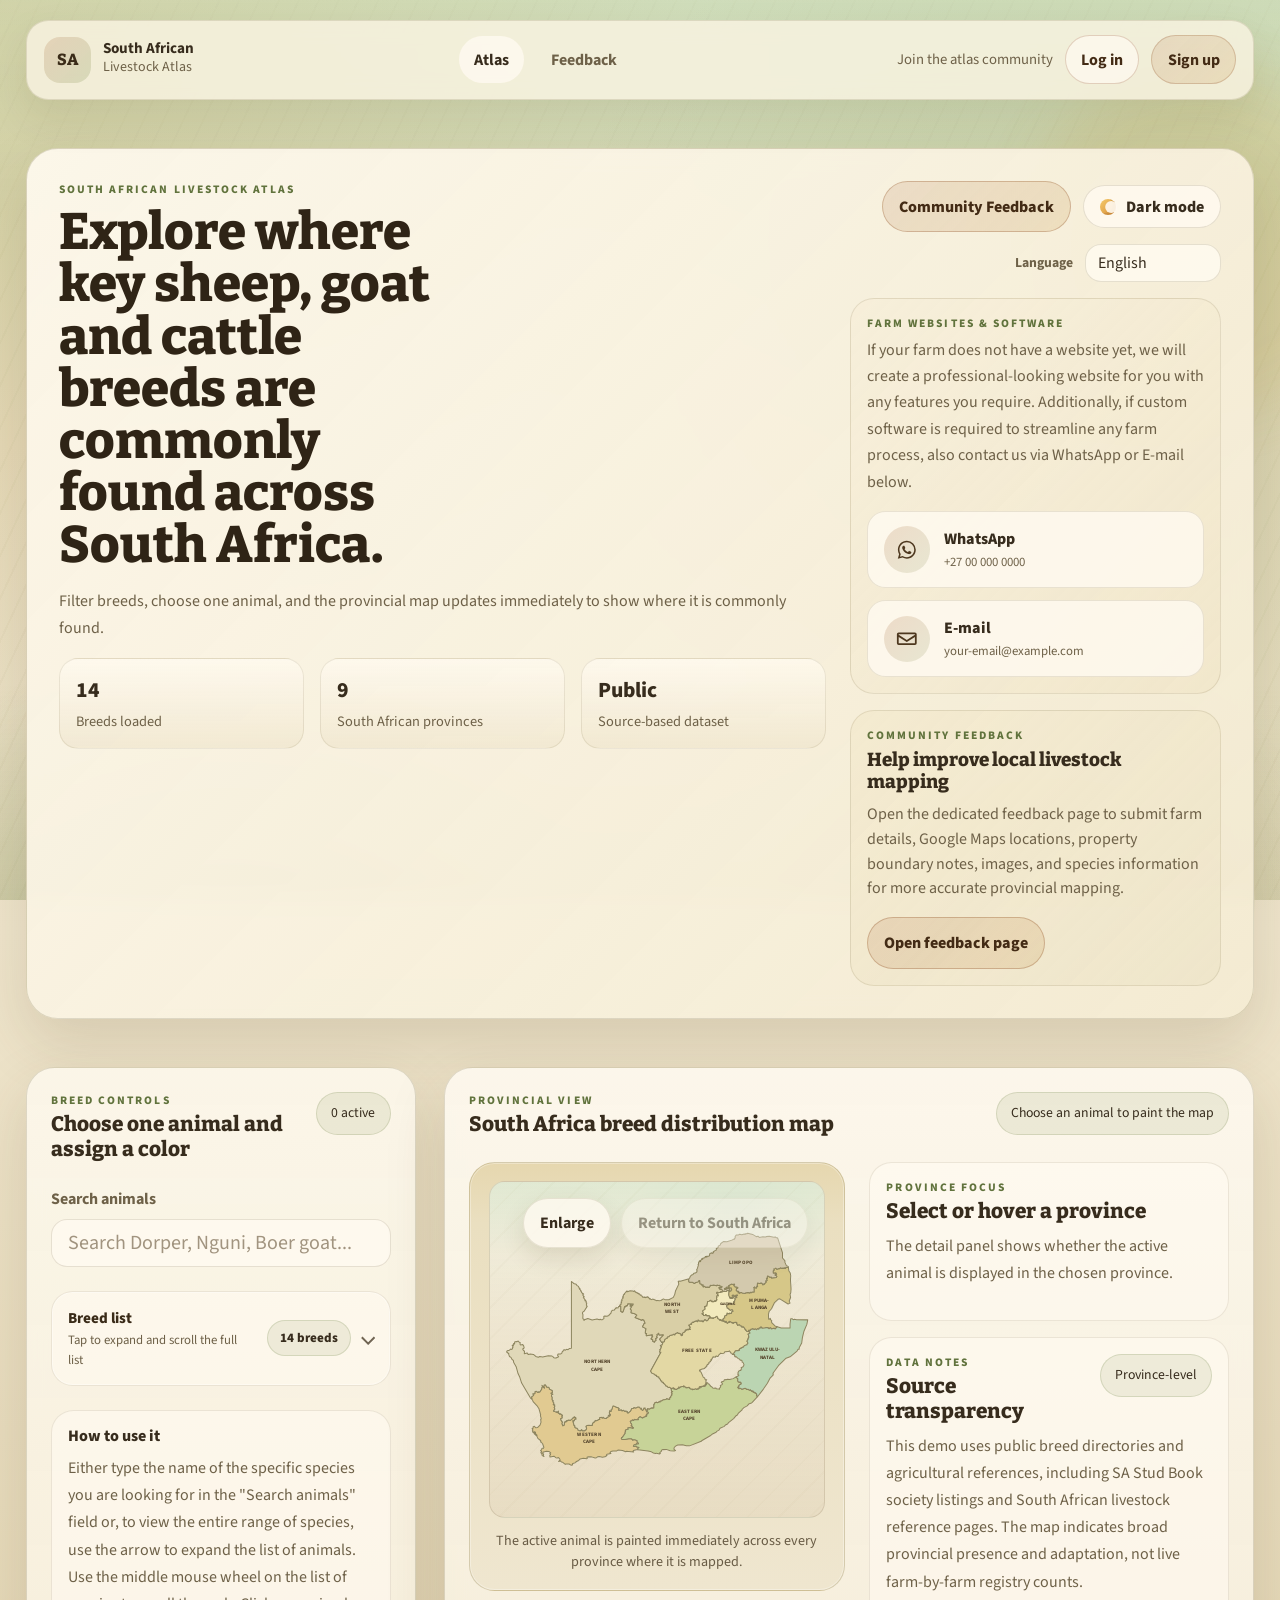
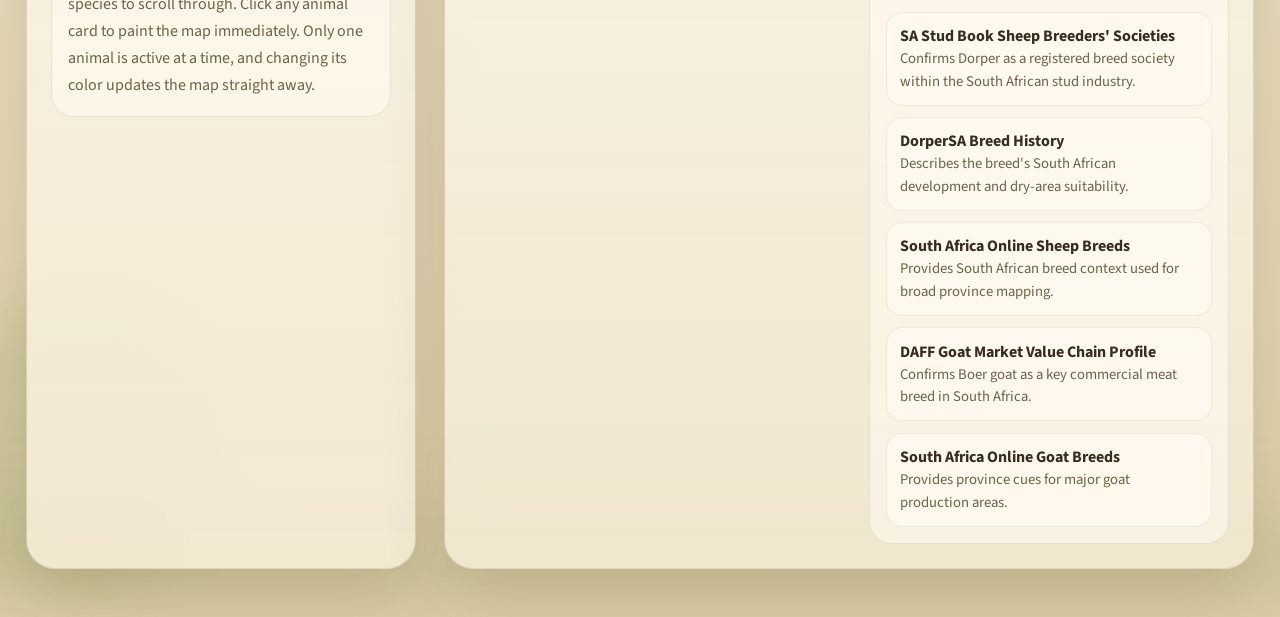
==== index.html @ a8bd2a6e "Brought back transparentles background for light mode pop out map" ====
<!DOCTYPE html>
<html lang="en">
  <head>
    <meta charset="UTF-8" />
    <meta name="viewport" content="width=device-width, initial-scale=1.0" />
    <title>South African Livestock Atlas</title>
    <script>
      (() => {
        try {
          const savedTheme = localStorage.getItem("south-african-livestock-atlas-theme");
          const preferredTheme = window.matchMedia && window.matchMedia("(prefers-color-scheme: dark)").matches ? "dark" : "light";
          document.documentElement.dataset.theme = savedTheme === "dark" || (!savedTheme && preferredTheme === "dark") ? "dark" : "light";
        } catch {
          document.documentElement.dataset.theme = window.matchMedia && window.matchMedia("(prefers-color-scheme: dark)").matches ? "dark" : "light";
        }
      })();
    </script>
    <link rel="preconnect" href="https://fonts.googleapis.com" />
    <link rel="preconnect" href="https://fonts.gstatic.com" crossorigin />
    <link
      href="https://fonts.googleapis.com/css2?family=Bitter:wght@500;700;800&family=Source+Sans+3:wght@400;600;700;800&display=swap"
      rel="stylesheet"
    />
    <link
      href="https://cdn.jsdelivr.net/npm/bootstrap@5.3.3/dist/css/bootstrap.min.css"
      rel="stylesheet"
      integrity="sha384-QWTKZyjpPEjISv5WaRU9OFeRpok6YctnYmDr5pNlyT2bRjXh0JMhjY6hW+ALEwIH"
      crossorigin="anonymous"
    />
    <link rel="stylesheet" href="styles.css" />
  </head>
  <body data-page="home">
    <div class="page-shell">
      <div class="ambient ambient-a"></div>
      <div class="ambient ambient-b"></div>

      <main class="site-layout py-4 py-lg-5">
        <section class="hero-card mb-4 mb-lg-5">
          <div class="row g-4 align-items-stretch">
            <div class="col-lg-8">
              <p class="eyebrow mb-2" data-i18n="common.brand">South African Livestock Atlas</p>
              <div class="hero-heading-row mb-3">
                <h1 class="display-title mb-0" data-i18n="home.hero.title">
                  Explore where key sheep, goat and cattle breeds are commonly found across South Africa.
                </h1>
              </div>
              <p class="hero-copy mb-0" data-i18n="home.hero.copy">
                Filter breeds, choose one animal, and the provincial map updates immediately to show where it is commonly found.
              </p>

              <div class="hero-metrics hero-metrics--tablet mt-3">
                <div>
                  <span class="metric-value" data-breed-count>0</span>
                  <span class="metric-label" data-i18n="home.metrics.breeds">Breeds loaded</span>
                </div>
                <div>
                  <span class="metric-value">9</span>
                  <span class="metric-label" data-i18n="home.metrics.provinces">South African provinces</span>
                </div>
                <div>
                  <span class="metric-value" data-i18n="common.public">Public</span>
                  <span class="metric-label" data-i18n="home.metrics.sources">Source-based dataset</span>
                </div>
              </div>
            </div>
            <div class="col-lg-4 hero-side-column">
              <div class="hero-heading-tools mb-3">
                <a class="hero-feedback-link" href="feedback.html" data-i18n="home.hero.feedbackLink">Community Feedback</a>
                <button type="button" class="theme-toggle js-theme-toggle" aria-label="Switch to dark mode">
                  <span class="theme-toggle-icon" aria-hidden="true"></span>
                  <span class="theme-toggle-label">Dark mode</span>
                </button>
                <div class="language-switcher">
                  <label class="language-switcher-label" for="languageSelectHome" data-i18n="common.language">Language</label>
                  <select id="languageSelectHome" class="form-select language-select js-language-select" aria-label="Language selector" data-i18n-aria-label="common.languageSelector">
                    <option value="en" data-i18n="common.lang.en">English</option>
                    <option value="af" data-i18n="common.lang.af">Afrikaans</option>
                  </select>
                </div>
              </div>

              <div class="service-offer-card mb-3">
                <p class="panel-kicker mb-1" data-i18n="home.services.kicker">Farm Websites &amp; Software</p>
                <p class="service-offer-copy mb-3" data-i18n="home.services.copy">
                  If your farm does not have a website yet, we will create a professional-looking website for you with any features you require. Additionally, if custom software is required to streamline any farm process, also contact us via WhatsApp or E-mail below.
                </p>
                <div class="service-contact-links">
                  <a
                    class="service-contact-link"
                    href="https://wa.me/27000000000"
                    target="_blank"
                    rel="noreferrer"
                    data-i18n-aria-label="home.services.whatsappAria"
                    aria-label="Open WhatsApp chat"
                  >
                    <span class="service-contact-icon" aria-hidden="true">
                      <svg viewBox="0 0 24 24" role="img" focusable="false">
                        <path d="M19.11 4.93A9.9 9.9 0 0 0 12.05 2c-5.48 0-9.94 4.46-9.94 9.94 0 1.75.46 3.47 1.33 4.99L2 22l5.24-1.37a9.9 9.9 0 0 0 4.8 1.23h.01c5.48 0 9.94-4.46 9.94-9.94a9.88 9.88 0 0 0-2.88-6.99ZM12.05 20.18h-.01a8.2 8.2 0 0 1-4.18-1.14l-.3-.18-3.11.82.83-3.03-.2-.31a8.24 8.24 0 0 1-1.26-4.4c0-4.52 3.68-8.2 8.21-8.2a8.14 8.14 0 0 1 5.81 2.42 8.14 8.14 0 0 1 2.39 5.79c0 4.52-3.68 8.2-8.18 8.2Zm4.49-6.12c-.25-.12-1.49-.73-1.72-.81-.23-.09-.4-.12-.57.12-.17.25-.65.81-.8.98-.15.17-.29.19-.54.06-.25-.12-1.04-.38-1.98-1.22-.73-.65-1.22-1.45-1.36-1.69-.14-.25-.02-.38.1-.5.11-.11.25-.29.37-.44.12-.15.17-.25.25-.42.08-.17.04-.31-.02-.44-.06-.12-.57-1.37-.78-1.87-.21-.5-.42-.43-.57-.43h-.49c-.17 0-.44.06-.67.31-.23.25-.88.86-.88 2.09s.9 2.43 1.03 2.59c.12.17 1.76 2.69 4.27 3.77.6.26 1.07.42 1.44.54.6.19 1.15.16 1.58.1.48-.07 1.49-.61 1.7-1.2.21-.59.21-1.09.15-1.2-.06-.1-.23-.17-.48-.29Z" fill="currentColor"></path>
                      </svg>
                    </span>
                    <span class="service-contact-copy">
                      <strong data-i18n="home.services.whatsappLabel">WhatsApp</strong>
                      <small>+27 00 000 0000</small>
                    </span>
                  </a>

                  <a
                    class="service-contact-link"
                    href="mailto:your-email@example.com"
                    data-i18n-aria-label="home.services.emailAria"
                    aria-label="Send an email"
                  >
                    <span class="service-contact-icon" aria-hidden="true">
                      <svg viewBox="0 0 24 24" role="img" focusable="false">
                        <path d="M3 5h18a2 2 0 0 1 2 2v10a2 2 0 0 1-2 2H3a2 2 0 0 1-2-2V7a2 2 0 0 1 2-2Zm0 2v.51l9 5.89 9-5.89V7H3Zm18 10V9.89l-8.45 5.53a1 1 0 0 1-1.1 0L3 9.89V17h18Z" fill="currentColor"></path>
                      </svg>
                    </span>
                    <span class="service-contact-copy">
                      <strong data-i18n="home.services.emailLabel">E-mail</strong>
                      <small>your-email@example.com</small>
                    </span>
                  </a>
                </div>
              </div>

              <div class="feedback-callout-card">
                <p class="panel-kicker mb-1" data-i18n="home.callout.kicker">Community Feedback</p>
                <h2 class="feedback-title mb-2" data-i18n="home.callout.title">Help improve local livestock mapping</h2>
                <p class="feedback-copy mb-3" data-i18n="home.callout.copy">
                  Open the dedicated feedback page to submit farm details, Google Maps locations, property boundary notes, images, and species information for more accurate provincial mapping.
                </p>
                <a class="feedback-callout-link" href="feedback.html" data-i18n="home.callout.link">Open feedback page</a>
              </div>

              <div class="hero-metrics hero-metrics--desktop mt-3">
                <div>
                  <span class="metric-value" data-breed-count>0</span>
                  <span class="metric-label" data-i18n="home.metrics.breeds">Breeds loaded</span>
                </div>
                <div>
                  <span class="metric-value">9</span>
                  <span class="metric-label" data-i18n="home.metrics.provinces">South African provinces</span>
                </div>
                <div>
                  <span class="metric-value" data-i18n="common.public">Public</span>
                  <span class="metric-label" data-i18n="home.metrics.sources">Source-based dataset</span>
                </div>
              </div>
            </div>
          </div>
        </section>

        <section class="main-grid">
          <aside class="sidebar-card">
            <div class="sidebar-header">
              <div>
                <p class="panel-kicker mb-1" data-i18n="home.controls.kicker">Breed Controls</p>
                <h2 class="panel-title mb-0" data-i18n="home.controls.title">Choose one animal and assign a color</h2>
              </div>
              <span class="selection-pill"><span id="selectedCount">0</span> <span id="selectedCountLabel" data-i18n="common.active">active</span></span>
            </div>

            <div class="search-wrap mt-4">
              <label class="form-label small-label" for="searchInput" data-i18n="home.search.label">Search animals</label>
              <input
                id="searchInput"
                class="form-control form-control-lg"
                type="search"
                placeholder="Search Dorper, Nguni, Boer goat..."
                data-i18n-placeholder="home.search.placeholder"
              />
            </div>

            <div class="breed-list-dropdown mt-4">
              <details class="breed-list-details" id="breedListDetails">
                <summary class="breed-list-summary">
                  <span class="breed-list-summary-copy">
                    <span class="breed-list-summary-title" data-i18n="home.breeds.toggle">Breed list</span>
                    <span class="breed-list-summary-subtitle" data-i18n="home.breeds.toggleHint">Tap to expand and scroll the full list</span>
                  </span>
                  <span class="breed-list-summary-state" id="breedListSummaryState">14 breeds</span>
                </summary>
                <div class="breed-list-panel">
                  <div class="filter-row mb-3" id="categoryFilters">
                    <button class="filter-chip active" data-category="all" type="button" data-i18n="home.filters.all">All</button>
                    <button class="filter-chip" data-category="sheep" type="button" data-i18n="home.filters.sheep">Sheep</button>
                    <button class="filter-chip" data-category="goat" type="button" data-i18n="home.filters.goat">Goats</button>
                    <button class="filter-chip" data-category="cattle" type="button" data-i18n="home.filters.cattle">Cattle</button>
                  </div>
                  <div class="breed-list" id="breedList"></div>
                </div>
              </details>
            </div>

            <div class="note-card mt-4">
              <h3 class="note-title" data-i18n="home.note.title">How to use it</h3>
              <p class="note-copy mb-0" data-i18n="home.note.copy">Either type the name of the specific species you are looking for in the "Search animals" field or, to view the entire range of species, use the arrow to expand the list of animals. Use the middle mouse wheel on the list of species to scroll through. Click any animal card to paint the map immediately. Only one animal is active at a time, and changing its color updates the map straight away.</p>
            </div>
          </aside>

          <section class="content-card">
            <div class="content-topbar">
              <div>
                <p class="panel-kicker mb-1" data-i18n="home.map.kicker">Provincial View</p>
                <h2 class="panel-title mb-0" data-i18n="home.map.title">South Africa breed distribution map</h2>
              </div>
              <div class="status-chip" id="statusChip" data-i18n="home.status.default">Choose an animal to paint the map</div>
            </div>

            <div class="map-and-detail mt-4">
              <div class="map-stage" data-map-stage>
                <div class="map-frame">
                  <div class="map-frame-controls">
                    <button
                      type="button"
                      class="return-map-button return-map-button-overlay"
                      data-map-overlay-toggle
                      aria-pressed="false"
                    >
                      Enlarge
                    </button>
                    <button
                      type="button"
                      class="return-map-button return-map-button-overlay"
                      data-return-map
                      disabled
                      data-i18n="home.drilldown.return"
                    >
                      Return to South Africa
                    </button>
                  </div>
                  <svg
                    id="saMapSvg"
                    class="map-svg"
                    viewBox="0 0 760 760"
                    aria-label="Detailed map of South Africa provinces"
                    data-i18n-aria-label="home.map.aria"
                    role="img"
                  >
                    <defs id="mapDefs"></defs>
                    <g id="mapRegions"></g>
                  </svg>
                </div>
                <p class="map-helper mb-0" id="mapHelper" data-i18n="home.map.helper">
                  The active animal is painted immediately across every province where it is mapped.
                </p>
              </div>
              <div class="map-overlay-backdrop" data-map-overlay-backdrop hidden></div>

              <div class="detail-stack">
                <div class="province-detail-card">
                  <p class="panel-kicker mb-1" data-i18n="home.province.kicker">Province Focus</p>
                  <h3 class="detail-title" id="provinceTitle" data-i18n="home.province.defaultTitle">Select or hover a province</h3>
                  <p class="detail-copy" id="provinceDescription" data-i18n="home.province.defaultDescription">
                    The detail panel shows whether the active animal is displayed in the chosen province.
                  </p>
                  <div class="legend-list" id="provinceLegend"></div>
                </div>

                <div class="source-card">
                  <div class="d-flex justify-content-between align-items-start gap-3">
                    <div>
                      <p class="panel-kicker mb-1" data-i18n="home.source.kicker">Data Notes</p>
                      <h3 class="detail-title mb-2" data-i18n="home.source.title">Source transparency</h3>
                    </div>
                    <span class="source-badge" data-i18n="home.source.badge">Province-level</span>
                  </div>
                  <p class="detail-copy mb-3" data-i18n="home.source.copy">
                    This demo uses public breed directories and agricultural references, including SA Stud Book society listings and South African livestock reference pages. The map indicates broad provincial presence and adaptation, not live farm-by-farm registry counts.
                  </p>
                  <div id="sourceList" class="source-list"></div>
                </div>
              </div>
            </div>

          </section>
        </section>
      </main>
    </div>

    <script src="https://cdn.jsdelivr.net/npm/bootstrap@5.3.3/dist/js/bootstrap.bundle.min.js" crossorigin="anonymous"></script>
    <script src="i18n.js"></script>
    <script src="auth.js"></script>
    <script src="maps.js"></script>
    <script src="script.js"></script>
  </body>
</html>
---- styles.css ----
:root {
  color-scheme: light;
  --bg: #efe5cc;
  --bg-soft: rgba(243, 236, 216, 0.9);
  --panel: rgba(251, 245, 229, 0.88);
  --panel-strong: rgba(246, 237, 213, 0.96);
  --panel-border: rgba(103, 92, 53, 0.2);
  --text: #372c1d;
  --muted: #6e6148;
  --accent: #a55a2a;
  --accent-strong: #844118;
  --secondary: #61733d;
  --secondary-soft: #7b8f4d;
  --highlight: #c8984f;
  --shadow: 0 24px 60px rgba(72, 54, 20, 0.15);
  --province-default: linear-gradient(135deg, rgba(137, 115, 65, 0.16), rgba(255, 255, 255, 0.08));
}

html[data-theme="dark"] {
  color-scheme: dark;
}

* {
  box-sizing: border-box;
}

body {
  margin: 0;
  font-family: "Source Sans 3", sans-serif;
  color: var(--text);
  background:
    radial-gradient(circle at top left, rgba(208, 163, 82, 0.22), transparent 28%),
    radial-gradient(circle at 84% 18%, rgba(122, 146, 73, 0.18), transparent 26%),
    linear-gradient(180deg, #c8d8b0 0%, #e7ddbf 20%, #efe5cc 42%, #ddcea8 100%);
  min-height: 100vh;
  position: relative;
}

body::before {
  content: "";
  position: fixed;
  inset: 0;
  background:
    linear-gradient(180deg, rgba(255, 255, 255, 0.22), transparent 24%),
    repeating-linear-gradient(115deg, rgba(124, 115, 70, 0.045) 0 2px, transparent 2px 18px);
  opacity: 0.65;
  pointer-events: none;
  z-index: -2;
}

body::after {
  content: "";
  position: fixed;
  inset: auto 0 0;
  height: 24vh;
  background:
    radial-gradient(circle at 18% 140%, rgba(100, 122, 58, 0.28), transparent 34%),
    radial-gradient(circle at 82% 120%, rgba(143, 109, 45, 0.18), transparent 28%),
    linear-gradient(180deg, rgba(113, 132, 62, 0) 0%, rgba(113, 132, 62, 0.18) 100%);
  pointer-events: none;
  z-index: -1;
}

.site-layout {
  width: min(96vw, 1800px);
  margin: 0 auto;
}

.page-shell {
  position: relative;
  min-height: 100vh;
  overflow: hidden;
}

.page-shell::before {
  content: "";
  position: absolute;
  inset: auto -5% 1.5rem;
  height: 8rem;
  background: linear-gradient(180deg, rgba(123, 143, 77, 0), rgba(123, 143, 77, 0.18));
  filter: blur(26px);
  pointer-events: none;
}

.ambient {
  position: absolute;
  border-radius: 999px;
  filter: blur(28px);
  opacity: 0.8;
  pointer-events: none;
}

.ambient-a {
  width: 22rem;
  height: 22rem;
  top: 4rem;
  right: -6rem;
  background: rgba(214, 168, 80, 0.22);
}

.ambient-b {
  width: 18rem;
  height: 18rem;
  bottom: 2rem;
  left: -4rem;
  background: rgba(116, 140, 70, 0.2);
}

.hero-card,
.sidebar-card,
.content-card {
  position: relative;
  border: 1px solid var(--panel-border);
  background: var(--panel);
  backdrop-filter: blur(10px);
  box-shadow: var(--shadow);
}

.hero-card {
  border-radius: 2rem;
  padding: 2rem;
  background:
    linear-gradient(135deg, rgba(252, 247, 234, 0.98), rgba(244, 235, 210, 0.9)),
    linear-gradient(0deg, rgba(255, 255, 255, 0.15), rgba(255, 255, 255, 0.15));
}

.eyebrow,
.panel-kicker {
  text-transform: uppercase;
  letter-spacing: 0.18em;
  color: var(--secondary);
  font-size: 0.72rem;
  font-weight: 800;
}

.display-title {
  font-family: "Bitter", serif;
  font-size: clamp(2.2rem, 4vw, 4.8rem);
  line-height: 1.02;
  font-weight: 800;
  max-width: 12ch;
  color: #2f2416;
}

.hero-heading-row {
  display: flex;
  align-items: flex-start;
  justify-content: space-between;
  gap: 1.25rem;
}

.hero-side-column {
  display: flex;
  flex-direction: column;
  align-items: flex-end;
  align-self: stretch;
}

.hero-heading-tools,
.language-switcher {
  display: flex;
  gap: 0.75rem;
  align-items: center;
}

.hero-heading-tools {
  width: 100%;
  flex-wrap: wrap;
  justify-content: flex-end;
}

.theme-toggle {
  display: inline-flex;
  align-items: center;
  gap: 0.65rem;
  padding: 0.78rem 1rem;
  border-radius: 999px;
  border: 1px solid rgba(105, 90, 51, 0.16);
  background: rgba(255, 250, 241, 0.78);
  color: var(--text);
  font-weight: 800;
  line-height: 1;
  transition: border-color 180ms ease, background 180ms ease, transform 180ms ease, box-shadow 180ms ease;
}

.theme-toggle:hover {
  transform: translateY(-1px);
  border-color: rgba(132, 65, 24, 0.3);
  background: rgba(255, 249, 235, 0.95);
  box-shadow: 0 10px 22px rgba(90, 66, 26, 0.08);
}

.theme-toggle:focus-visible {
  outline: 0;
  box-shadow: 0 0 0 0.22rem rgba(165, 90, 42, 0.14);
}

.theme-toggle-icon {
  width: 1rem;
  height: 1rem;
  border-radius: 999px;
  display: inline-block;
  position: relative;
  background: linear-gradient(135deg, #f5cb6a, #d58a35);
  box-shadow: inset -0.2rem -0.12rem 0 rgba(105, 61, 20, 0.16);
}

.theme-toggle[data-next-theme="dark"] .theme-toggle-icon::after {
  content: "";
  position: absolute;
  inset: 0.12rem;
  border-radius: 999px;
  background: rgba(255, 250, 241, 0.9);
  transform: translateX(0.2rem);
}

.theme-toggle[data-next-theme="light"] .theme-toggle-icon {
  background: linear-gradient(135deg, #f4cf74, #e39f3f);
  box-shadow: 0 0 0 0.16rem rgba(243, 195, 83, 0.18);
}

.theme-toggle[data-next-theme="light"] .theme-toggle-icon::after {
  content: "";
  position: absolute;
  inset: -0.18rem;
  border-radius: 999px;
  border: 2px solid rgba(243, 195, 83, 0.38);
}

.language-switcher-label {
  color: var(--muted);
  font-size: 0.86rem;
  font-weight: 700;
}

.language-select {
  min-width: 8.5rem;
}

.hero-feedback-link,
.feedback-callout-link {
  display: inline-flex;
  align-items: center;
  justify-content: center;
  padding: 0.8rem 1rem;
  border-radius: 999px;
  background: linear-gradient(135deg, rgba(165, 90, 42, 0.14), rgba(200, 152, 79, 0.2));
  border: 1px solid rgba(132, 65, 24, 0.28);
  color: #432b15;
  font-weight: 800;
  text-decoration: none;
  white-space: nowrap;
}

.hero-feedback-link:hover,
.feedback-callout-link:hover {
  color: #2f1b0b;
  background: linear-gradient(135deg, rgba(165, 90, 42, 0.22), rgba(200, 152, 79, 0.28));
}

.hero-copy,
.detail-copy,
.note-copy {
  color: var(--muted);
  line-height: 1.7;
}

.hero-metrics {
  display: grid;
  gap: 1rem;
  grid-template-columns: repeat(3, minmax(0, 1fr));
  width: 100%;
}

.hero-metrics--tablet {
  display: none;
}

.feedback-card {
  border-radius: 1.5rem;
  padding: 1rem;
  background: rgba(255, 250, 241, 0.46);
  border: 1px solid rgba(109, 93, 52, 0.12);
}

.feedback-callout-card {
  width: 100%;
  margin-top: auto;
  border-radius: 1.5rem;
  padding: 1rem;
  background:
    linear-gradient(135deg, rgba(244, 234, 207, 0.92), rgba(237, 228, 201, 0.78));
  border: 1px solid rgba(109, 93, 52, 0.14);
}

.service-offer-card {
  width: 100%;
  border-radius: 1.5rem;
  padding: 1rem;
  background:
    linear-gradient(135deg, rgba(247, 239, 218, 0.96), rgba(240, 229, 201, 0.78));
  border: 1px solid rgba(109, 93, 52, 0.14);
}

.service-offer-copy {
  color: var(--muted);
  line-height: 1.65;
}

.service-contact-links {
  display: grid;
  grid-template-columns: repeat(2, minmax(0, 1fr));
  gap: 0.75rem;
}

.service-contact-link {
  display: flex;
  align-items: center;
  gap: 0.85rem;
  padding: 0.9rem 1rem;
  border-radius: 1.15rem;
  text-decoration: none;
  color: var(--text);
  background: rgba(255, 250, 241, 0.82);
  border: 1px solid rgba(105, 90, 51, 0.14);
  transition: transform 180ms ease, border-color 180ms ease, background 180ms ease, box-shadow 180ms ease;
}

.service-contact-link:hover {
  transform: translateY(-1px);
  color: var(--text);
  background: rgba(255, 250, 241, 0.96);
  border-color: rgba(132, 65, 24, 0.24);
  box-shadow: 0 12px 24px rgba(90, 66, 26, 0.08);
}

.service-contact-link:focus-visible {
  outline: 0;
  box-shadow: 0 0 0 0.22rem rgba(165, 90, 42, 0.14);
}

.service-contact-icon {
  display: inline-flex;
  align-items: center;
  justify-content: center;
  width: 2.9rem;
  height: 2.9rem;
  border-radius: 999px;
  background: linear-gradient(135deg, rgba(165, 90, 42, 0.18), rgba(123, 143, 77, 0.16));
  color: #4d371e;
  flex: 0 0 auto;
}

.service-contact-icon svg {
  width: 1.35rem;
  height: 1.35rem;
}

.service-contact-copy {
  display: flex;
  flex-direction: column;
  gap: 0.15rem;
}

.service-contact-copy strong {
  font-weight: 800;
}

.service-contact-copy small {
  color: var(--muted);
  font-size: 0.8rem;
}

.feedback-title {
  font-family: "Bitter", serif;
  font-size: 1.18rem;
  font-weight: 800;
}

.feedback-copy,
.feedback-note,
.feedback-upload-note,
.feedback-submission-meta,
.feedback-submission-copy {
  color: var(--muted);
  line-height: 1.55;
}

.feedback-form {
  display: block;
}

.feedback-grid {
  display: grid;
  gap: 0.75rem;
}

.feedback-grid.two-up {
  grid-template-columns: repeat(2, minmax(0, 1fr));
}

.form-select {
  border-radius: 1rem;
  background: rgba(255, 251, 241, 0.78);
  border: 1px solid rgba(105, 90, 51, 0.16);
  color: var(--text);
}

.form-select option {
  background: #f6efdb;
  color: var(--text);
}

.form-select:focus {
  background: rgba(255, 251, 241, 0.96);
  border-color: rgba(132, 65, 24, 0.42);
  box-shadow: 0 0 0 0.25rem rgba(165, 90, 42, 0.12);
  color: var(--text);
}

.feedback-textarea {
  resize: vertical;
  min-height: 5.2rem;
}

.feedback-textarea-tall {
  min-height: 7.5rem;
}

.feedback-actions {
  display: flex;
  flex-direction: column;
  gap: 0.65rem;
}

.feedback-submit-button {
  padding: 0.9rem 1rem;
  border-radius: 1rem;
  border: 1px solid rgba(132, 65, 24, 0.34);
  background: linear-gradient(135deg, rgba(165, 90, 42, 0.18), rgba(200, 152, 79, 0.16));
  color: #3c2715;
  font-weight: 800;
}

.feedback-submit-button:hover {
  border-color: rgba(132, 65, 24, 0.52);
}

.feedback-status {
  min-height: 1.35rem;
  font-size: 0.86rem;
}

.feedback-status[data-tone="success"] {
  color: #baf7d6;
}

.feedback-status[data-tone="error"] {
  color: #ffb3b3;
}

.image-preview-grid {
  display: grid;
  gap: 0.55rem;
  grid-template-columns: repeat(2, minmax(0, 1fr));
}

.image-preview-card,
.feedback-submission-item {
  border-radius: 1rem;
  padding: 0.75rem 0.85rem;
  background: rgba(255, 250, 241, 0.54);
  border: 1px solid rgba(109, 93, 52, 0.1);
}

.image-preview-name,
.feedback-submissions-title {
  font-weight: 800;
}

.image-preview-meta {
  color: var(--muted);
  font-size: 0.82rem;
  margin-top: 0.25rem;
}

.feedback-submissions-header,
.feedback-submission-top {
  display: flex;
  justify-content: space-between;
  gap: 0.75rem;
  align-items: start;
}

.feedback-submission-list,
.feedback-submission-tags {
  display: grid;
  gap: 0.6rem;
}

.feedback-page-layout {
  width: min(92vw, 1120px);
  margin: 0 auto;
}

.feedback-page-grid {
  display: grid;
  grid-template-columns: minmax(0, 0.9fr) minmax(0, 1.1fr);
  gap: 1.5rem;
}

.feedback-page-intro,
.feedback-page-panel {
  border-radius: 1.8rem;
  padding: 1.5rem;
  border: 1px solid var(--panel-border);
  background: var(--panel-strong);
  backdrop-filter: blur(10px);
  box-shadow: var(--shadow);
}

.feedback-page-actions {
  display: flex;
  gap: 0.75rem;
  flex-wrap: wrap;
  justify-content: space-between;
  align-items: center;
}

.feedback-page-backlink {
  display: inline-flex;
  align-items: center;
  justify-content: center;
  padding: 0.78rem 1rem;
  border-radius: 999px;
  border: 1px solid rgba(109, 93, 52, 0.16);
  background: rgba(255, 250, 241, 0.75);
  color: var(--text);
  font-weight: 700;
  text-decoration: none;
}

.feedback-page-backlink:hover {
  color: #2f1b0b;
  border-color: rgba(132, 65, 24, 0.3);
}

.feedback-tag {
  display: inline-flex;
  width: fit-content;
  padding: 0.28rem 0.55rem;
  border-radius: 999px;
  background: rgba(121, 143, 77, 0.14);
  color: var(--text);
  font-size: 0.75rem;
}

.hero-metrics > div {
  padding: 1rem;
  border-radius: 1.2rem;
  background: linear-gradient(180deg, rgba(255, 250, 239, 0.8), rgba(239, 229, 205, 0.7));
  border: 1px solid rgba(109, 93, 52, 0.12);
}

.metric-value {
  display: block;
  font-size: 1.35rem;
  font-weight: 800;
}

.metric-label {
  display: block;
  margin-top: 0.2rem;
  color: var(--muted);
  font-size: 0.9rem;
}

.main-grid {
  display: grid;
  grid-template-columns: minmax(320px, 390px) minmax(0, 1fr);
  gap: 1.75rem;
}

.sidebar-card,
.content-card {
  border-radius: 1.8rem;
  padding: 1.5rem;
}

.sidebar-card {
  background:
    linear-gradient(180deg, rgba(251, 246, 233, 0.96), rgba(245, 236, 214, 0.9));
}

.content-card {
  background:
    linear-gradient(180deg, rgba(252, 247, 236, 0.96), rgba(242, 233, 210, 0.9));
}

.sidebar-header,
.content-topbar {
  display: flex;
  justify-content: space-between;
  gap: 1rem;
  align-items: flex-start;
}

.panel-title,
.detail-title {
  font-family: "Bitter", serif;
  font-size: 1.3rem;
  font-weight: 800;
}

.selection-pill,
.status-chip,
.source-badge {
  padding: 0.65rem 0.9rem;
  border-radius: 999px;
  background: rgba(121, 143, 77, 0.12);
  border: 1px solid rgba(98, 116, 58, 0.18);
  font-size: 0.86rem;
  color: var(--text);
  white-space: nowrap;
}

.small-label {
  color: var(--muted);
  font-weight: 700;
}

.form-control {
  border-radius: 1rem;
  background: rgba(255, 250, 241, 0.8);
  border: 1px solid rgba(105, 90, 51, 0.16);
  color: var(--text);
}

.form-control:focus {
  background: rgba(255, 252, 244, 0.95);
  border-color: rgba(132, 65, 24, 0.42);
  box-shadow: 0 0 0 0.25rem rgba(165, 90, 42, 0.12);
  color: var(--text);
}

.form-control::placeholder {
  color: rgba(93, 74, 46, 0.58);
}

.breed-list-dropdown {
  position: relative;
}

.breed-list-details {
  border-radius: 1.35rem;
  border: 1px solid rgba(105, 90, 51, 0.12);
  background: rgba(255, 250, 241, 0.56);
  box-shadow: inset 0 0 0 1px rgba(255, 255, 255, 0.36);
  overflow: hidden;
}

.breed-list-details[open] {
  background: linear-gradient(180deg, rgba(255, 250, 241, 0.8), rgba(244, 233, 203, 0.72));
}

.breed-list-summary {
  display: flex;
  align-items: center;
  justify-content: space-between;
  gap: 1rem;
  padding: 0.95rem 1rem;
  cursor: pointer;
  list-style: none;
  user-select: none;
}

.breed-list-summary::-webkit-details-marker {
  display: none;
}

.breed-list-summary-copy {
  display: grid;
  gap: 0.1rem;
  min-width: 0;
}

.breed-list-summary-title {
  font-weight: 800;
  color: #3a2b18;
  font-size: 0.95rem;
}

.breed-list-summary-subtitle {
  color: var(--muted);
  font-size: 0.8rem;
}

.breed-list-summary-state {
  flex: 0 0 auto;
  padding: 0.45rem 0.75rem;
  border-radius: 999px;
  border: 1px solid rgba(98, 116, 58, 0.18);
  background: rgba(121, 143, 77, 0.12);
  color: var(--text);
  font-size: 0.82rem;
  font-weight: 800;
}

.breed-list-summary::after {
  content: "";
  width: 0.65rem;
  height: 0.65rem;
  margin-left: -0.25rem;
  border-right: 2px solid rgba(58, 43, 24, 0.72);
  border-bottom: 2px solid rgba(58, 43, 24, 0.72);
  transform: rotate(45deg);
  transition: transform 180ms ease;
}

.breed-list-details[open] .breed-list-summary::after {
  transform: rotate(225deg);
}

.breed-list-panel {
  max-height: 36rem;
  overflow: auto;
  padding: 0 1rem 1rem;
}

.breed-list-panel::-webkit-scrollbar {
  width: 8px;
}

.breed-list-panel::-webkit-scrollbar-thumb {
  background: rgba(120, 101, 58, 0.22);
  border-radius: 999px;
}

.breed-list-panel .breed-list {
  max-height: none;
  padding-right: 0;
}

.filter-row {
  display: flex;
  flex-wrap: wrap;
  gap: 0.65rem;
}

.filter-chip {
  border: 1px solid rgba(105, 90, 51, 0.14);
  background: rgba(255, 249, 238, 0.72);
  color: var(--text);
  padding: 0.65rem 0.9rem;
  border-radius: 999px;
  font-weight: 700;
}

.filter-chip.active {
  background: rgba(121, 143, 77, 0.16);
  border-color: rgba(98, 116, 58, 0.34);
  color: #33411d;
}

.breed-list {
  display: grid;
  gap: 0.85rem;
  max-height: 60vh;
  overflow: auto;
  padding-right: 0.25rem;
}

.breed-list::-webkit-scrollbar {
  width: 8px;
}

.breed-list::-webkit-scrollbar-thumb {
  background: rgba(120, 101, 58, 0.28);
  border-radius: 999px;
}

.breed-card {
  border-radius: 1.2rem;
  padding: 1rem;
  background: linear-gradient(180deg, rgba(255, 251, 243, 0.82), rgba(245, 235, 211, 0.68));
  border: 1px solid rgba(105, 90, 51, 0.12);
  cursor: pointer;
  transition: transform 180ms ease, border-color 180ms ease, background 180ms ease, box-shadow 180ms ease;
}

.breed-card:hover {
  transform: translateY(-2px);
  border-color: rgba(132, 65, 24, 0.24);
  box-shadow: 0 14px 28px rgba(90, 66, 26, 0.1);
}

.breed-card.active {
  background: linear-gradient(180deg, rgba(236, 222, 187, 0.92), rgba(241, 232, 209, 0.82));
  border-color: rgba(132, 65, 24, 0.34);
  box-shadow: inset 0 0 0 1px rgba(132, 65, 24, 0.12);
}

.breed-card-top {
  display: flex;
  justify-content: space-between;
  gap: 1rem;
  align-items: start;
}

.breed-name {
  font-size: 1rem;
  font-weight: 800;
  margin-bottom: 0.15rem;
}

.breed-meta,
.province-count,
.empty-state {
  color: var(--muted);
  font-size: 0.9rem;
}

.breed-controls {
  display: flex;
  gap: 0.5rem;
  align-items: center;
}

.breed-trigger {
  display: inline-flex;
  align-items: center;
  justify-content: center;
  min-width: 4.7rem;
  padding: 0.5rem 0.7rem;
  border-radius: 999px;
  border: 1px solid rgba(105, 90, 51, 0.14);
  background: rgba(255, 250, 241, 0.82);
  color: var(--text);
  font-size: 0.78rem;
  font-weight: 800;
  letter-spacing: 0.05em;
  text-transform: uppercase;
}

.color-input {
  width: 2.7rem;
  height: 2.2rem;
  padding: 0.15rem;
  border: 1px solid rgba(105, 90, 51, 0.18);
  border-radius: 0.7rem;
  background: transparent;
}

.breed-summary {
  color: var(--muted);
  font-size: 0.92rem;
  line-height: 1.55;
  margin: 0.75rem 0;
}

.province-tags {
  display: flex;
  flex-wrap: wrap;
  gap: 0.45rem;
}

.province-tag {
  display: inline-flex;
  align-items: center;
  gap: 0.3rem;
  padding: 0.35rem 0.55rem;
  border-radius: 999px;
  background: rgba(121, 143, 77, 0.1);
  color: var(--text);
  font-size: 0.78rem;
}

.note-card,
.province-detail-card,
.source-card {
  border-radius: 1.4rem;
  padding: 1rem;
  background: rgba(255, 250, 241, 0.58);
  border: 1px solid rgba(105, 90, 51, 0.12);
}

.note-title {
  font-size: 1rem;
  font-weight: 800;
  margin-bottom: 0.55rem;
}

.map-and-detail {
  display: grid;
  grid-template-columns: minmax(0, 1.45fr) minmax(300px, 360px);
  gap: 1.5rem;
  align-items: start;
}

.map-stage {
  min-height: 0;
  display: flex;
  flex-direction: column;
  gap: 0.85rem;
  border-radius: 1.6rem;
  padding: 1.15rem 1.2rem 1rem;
  background:
    linear-gradient(180deg, #e6d7af 0%, #eadfc0 14%, #efe6cf 100%);
  border: 1px solid rgba(121, 105, 58, 0.22);
  box-shadow: inset 0 0 0 1px rgba(255, 255, 255, 0.3);
}

.map-frame {
  position: relative;
  width: min(100%, 880px);
  aspect-ratio: 1 / 1;
  min-height: 0;
  margin: 0 auto;
  border-radius: 1rem;
  overflow: hidden;
  background: linear-gradient(180deg, #eef0df 0%, #efe7d3 42%, #eadfca 100%);
  border: 1px solid rgba(137, 118, 71, 0.24);
}

.map-frame-controls {
  position: absolute;
  top: 1rem;
  right: 1rem;
  z-index: 2;
  display: flex;
  gap: 0.65rem;
  align-items: center;
}

.map-frame::before {
  content: "";
  position: absolute;
  inset: 0;
  background:
    linear-gradient(180deg, rgba(189, 215, 177, 0.28), rgba(241, 233, 212, 0.22) 22%, rgba(229, 217, 184, 0.38) 100%),
    repeating-linear-gradient(135deg, rgba(142, 131, 87, 0.045) 0 2px, transparent 2px 22px),
    radial-gradient(circle at 74% 10%, rgba(214, 229, 216, 0.38), transparent 26%);
  z-index: 0;
}
.map-svg {
  display: block;
  width: 100%;
  height: auto;
  position: relative;
  z-index: 1;
}

.map-helper {
  margin-top: 0;
  color: rgba(73, 60, 38, 0.82);
  text-align: center;
  font-size: 0.88rem;
}

.province-drilldown {
  border-radius: 1.4rem;
  padding: 1rem;
  background: rgba(255, 250, 241, 0.58);
  border: 1px solid rgba(105, 90, 51, 0.12);
}

.drilldown-header {
  display: flex;
  justify-content: space-between;
  gap: 1rem;
  align-items: flex-start;
}

.drilldown-copy {
  max-width: 72ch;
}

.return-map-button {
  padding: 0.75rem 1rem;
  border-radius: 999px;
  border: 1px solid rgba(105, 90, 51, 0.14);
  background: rgba(255, 250, 241, 0.8);
  color: var(--text);
  font-weight: 700;
  transition: border-color 180ms ease, background 180ms ease, opacity 180ms ease;
}

.return-map-button-overlay {
  box-shadow: 0 10px 24px rgba(72, 54, 20, 0.12);
}

.map-overlay-backdrop {
  position: fixed;
  inset: 0;
  background: rgba(47, 37, 20, 0.42);
  backdrop-filter: blur(6px);
  z-index: 1190;
}

body.map-overlay-open {
  overflow: hidden;
}

body.map-overlay-open .map-stage[data-map-stage] {
  position: fixed;
  left: 50%;
  top: 50%;
  transform: translate(-50%, -50%);
  width: min(96vw, 1120px);
  max-height: 94vh;
  z-index: 1200;
  margin: 0;
  padding: 1.15rem;
  box-shadow: 0 28px 80px rgba(53, 37, 15, 0.3);
}

body.map-overlay-open .map-stage[data-map-stage] .map-frame {
  width: min(100%, calc(94vh - 8.5rem));
  max-width: 100%;
}

body.map-overlay-open .map-stage[data-map-stage] .map-helper {
  max-width: min(100%, calc(94vh - 8.5rem));
  width: 100%;
  margin-left: auto;
  margin-right: auto;
}

.return-map-button:hover:not(:disabled) {
  border-color: rgba(132, 65, 24, 0.3);
  background: rgba(165, 90, 42, 0.1);
}

.return-map-button:disabled {
  opacity: 0.45;
  cursor: not-allowed;
}

.province-selector {
  display: grid;
  grid-template-columns: repeat(3, minmax(0, 1fr));
  gap: 0.75rem;
}

.province-selector-chip {
  text-align: left;
  padding: 0.9rem 1rem;
  border-radius: 1rem;
  border: 1px solid rgba(105, 90, 51, 0.14);
  background: rgba(255, 250, 241, 0.78);
  color: var(--text);
  transition: transform 180ms ease, border-color 180ms ease, background 180ms ease;
}

.province-selector-chip:hover {
  transform: translateY(-2px);
  border-color: rgba(132, 65, 24, 0.24);
}

.province-selector-chip.active {
  background: rgba(121, 143, 77, 0.16);
  border-color: rgba(98, 116, 58, 0.3);
  box-shadow: inset 0 0 0 1px rgba(98, 116, 58, 0.14);
}

.province-selector-chip span,
.province-selector-chip strong {
  display: block;
}

.province-selector-chip span {
  color: var(--muted);
  font-size: 0.78rem;
  margin-bottom: 0.2rem;
}

.province-group {
  cursor: pointer;
  outline: none;
  transition: opacity 180ms ease;
}

.province-group:focus,
.province-group:focus-visible {
  outline: none;
}

.province-group.dimmed {
  opacity: 0.18;
}

.province-group.focused {
  opacity: 1;
}

.province-group:hover .province-default-fill,
.province-group:hover .province-segment,
.province-group.active .province-default-fill,
.province-group.active .province-segment {
  filter: brightness(0.9) saturate(0.96);
}

.province-outline {
  fill: rgba(255, 249, 236, 0.2);
  stroke: #8d855f;
  stroke-width: 2.2;
  stroke-linejoin: round;
  transition: fill 180ms ease, stroke 180ms ease, filter 180ms ease;
}

.province-group:hover .province-outline,
.province-group.active .province-outline {
  stroke: transparent;
  filter: none;
}

.province-default-fill {
  opacity: 0.97;
}

.province-segment {
  opacity: 0.9;
}

.province-name {
  fill: #58482f;
  font-size: 16px;
  font-weight: 800;
  text-anchor: middle;
  pointer-events: none;
  letter-spacing: 0.04em;
}

.province-name.small {
  font-size: 11px;
}

.province-name.tiny {
  font-size: 8px;
}

.province-percent {
  fill: #2f3119;
  font-size: 12px;
  font-weight: 800;
  text-anchor: middle;
  pointer-events: none;
  paint-order: stroke;
  stroke: rgba(250, 245, 233, 0.92);
  stroke-width: 4px;
  stroke-linejoin: round;
}

.province-percent.small {
  font-size: 11px;
}

.province-percent.tiny {
  font-size: 9px;
}

.province-hover-target {
  fill: transparent;
  stroke: transparent;
}

.map-context-label {
  fill: rgba(109, 95, 61, 0.76);
  font-size: 14px;
  font-weight: 700;
  letter-spacing: 0.12em;
  text-anchor: middle;
  pointer-events: none;
}

.map-context-label.small {
  font-size: 11px;
}

.map-context-label.tiny {
  font-size: 9px;
}

.map-context-label.vertical {
  writing-mode: vertical-rl;
  text-orientation: mixed;
}

.detail-stack {
  display: grid;
  gap: 1rem;
}

.legend-list,
.source-list {
  display: grid;
  gap: 0.7rem;
}

.legend-item,
.source-item {
  display: flex;
  align-items: center;
  gap: 0.75rem;
  padding: 0.7rem 0.8rem;
  border-radius: 1rem;
  background: rgba(255, 250, 241, 0.76);
  border: 1px solid rgba(105, 90, 51, 0.1);
}

.legend-swatch {
  width: 0.9rem;
  height: 0.9rem;
  border-radius: 999px;
  flex: 0 0 auto;
}

.legend-copy strong,
.source-item a {
  color: var(--text);
}

.legend-copy span {
  display: block;
  color: var(--muted);
  font-size: 0.86rem;
}

.source-item {
  align-items: start;
}

.source-link {
  color: #664115;
  text-decoration: none;
  font-weight: 700;
}

.source-link:hover {
  color: #43270d;
  text-decoration: underline;
}

.source-text {
  color: var(--muted);
  font-size: 0.92rem;
  line-height: 1.55;
}

.empty-state {
  padding: 1rem;
  border-radius: 1rem;
  background: rgba(255, 250, 241, 0.68);
  border: 1px dashed rgba(105, 90, 51, 0.16);
}

html[data-theme="dark"] body {
  color: #eef0e3;
  background:
    radial-gradient(circle at top left, rgba(191, 141, 56, 0.2), transparent 26%),
    radial-gradient(circle at 82% 16%, rgba(105, 132, 67, 0.2), transparent 24%),
    linear-gradient(180deg, #1a2318 0%, #20291d 18%, #2b2619 48%, #171811 100%);
}

html[data-theme="dark"] body::before {
  background:
    linear-gradient(180deg, rgba(255, 255, 255, 0.04), transparent 20%),
    repeating-linear-gradient(115deg, rgba(196, 168, 96, 0.035) 0 2px, transparent 2px 18px);
  opacity: 0.7;
}

html[data-theme="dark"] body::after {
  background:
    radial-gradient(circle at 18% 140%, rgba(102, 128, 63, 0.32), transparent 34%),
    radial-gradient(circle at 82% 120%, rgba(147, 111, 48, 0.18), transparent 28%),
    linear-gradient(180deg, rgba(113, 132, 62, 0) 0%, rgba(73, 86, 41, 0.26) 100%);
}

html[data-theme="dark"] .page-shell::before {
  background: linear-gradient(180deg, rgba(123, 143, 77, 0), rgba(95, 117, 51, 0.22));
}

html[data-theme="dark"] .ambient-a {
  background: rgba(178, 133, 52, 0.22);
}

html[data-theme="dark"] .ambient-b {
  background: rgba(85, 108, 49, 0.24);
}

html[data-theme="dark"] .hero-card,
html[data-theme="dark"] .sidebar-card,
html[data-theme="dark"] .content-card,
html[data-theme="dark"] .feedback-page-intro,
html[data-theme="dark"] .feedback-page-panel {
  border-color: rgba(203, 186, 135, 0.12);
  box-shadow: 0 24px 60px rgba(0, 0, 0, 0.28);
}

html[data-theme="dark"] .hero-card {
  background: linear-gradient(135deg, rgba(39, 43, 30, 0.94), rgba(55, 46, 30, 0.9));
}

html[data-theme="dark"] .sidebar-card {
  background: linear-gradient(180deg, rgba(31, 37, 28, 0.94), rgba(45, 39, 29, 0.9));
}

html[data-theme="dark"] .content-card {
  background: linear-gradient(180deg, rgba(36, 41, 31, 0.94), rgba(48, 43, 31, 0.9));
}

html[data-theme="dark"] .feedback-page-intro,
html[data-theme="dark"] .feedback-page-panel,
html[data-theme="dark"] .feedback-card,
html[data-theme="dark"] .feedback-callout-card,
html[data-theme="dark"] .hero-metrics > div,
html[data-theme="dark"] .breed-card,
html[data-theme="dark"] .note-card,
html[data-theme="dark"] .province-detail-card,
html[data-theme="dark"] .source-card,
html[data-theme="dark"] .province-drilldown,
html[data-theme="dark"] .legend-item,
html[data-theme="dark"] .source-item,
html[data-theme="dark"] .image-preview-card,
html[data-theme="dark"] .feedback-submission-item,
html[data-theme="dark"] .feedback-page-backlink,
html[data-theme="dark"] .theme-toggle,
html[data-theme="dark"] .selection-pill,
html[data-theme="dark"] .status-chip,
html[data-theme="dark"] .source-badge,
html[data-theme="dark"] .breed-trigger,
html[data-theme="dark"] .province-selector-chip,
html[data-theme="dark"] .filter-chip,
html[data-theme="dark"] .feedback-tag {
  color: #eef0e3;
  border-color: rgba(208, 190, 135, 0.14);
}

html[data-theme="dark"] .feedback-card,
html[data-theme="dark"] .feedback-callout-card,
html[data-theme="dark"] .hero-metrics > div,
html[data-theme="dark"] .breed-card,
html[data-theme="dark"] .note-card,
html[data-theme="dark"] .province-detail-card,
html[data-theme="dark"] .source-card,
html[data-theme="dark"] .province-drilldown,
html[data-theme="dark"] .legend-item,
html[data-theme="dark"] .source-item,
html[data-theme="dark"] .image-preview-card,
html[data-theme="dark"] .feedback-submission-item,
html[data-theme="dark"] .feedback-page-backlink,
html[data-theme="dark"] .theme-toggle,
html[data-theme="dark"] .selection-pill,
html[data-theme="dark"] .status-chip,
html[data-theme="dark"] .source-badge,
html[data-theme="dark"] .breed-trigger,
html[data-theme="dark"] .province-selector-chip,
html[data-theme="dark"] .filter-chip {
  background: rgba(46, 51, 37, 0.82);
}

html[data-theme="dark"] .feedback-callout-card {
  background: linear-gradient(135deg, rgba(69, 61, 37, 0.92), rgba(43, 52, 34, 0.9));
}

html[data-theme="dark"] .service-offer-card {
  background: linear-gradient(135deg, rgba(69, 61, 37, 0.92), rgba(43, 52, 34, 0.9));
}

html[data-theme="dark"] .service-contact-link {
  color: #f4edd9;
  background: rgba(41, 46, 31, 0.72);
  border-color: rgba(188, 145, 69, 0.22);
}

html[data-theme="dark"] .service-contact-link:hover {
  color: #fff8e9;
  background: rgba(53, 60, 38, 0.9);
  border-color: rgba(214, 179, 103, 0.26);
}

html[data-theme="dark"] .service-contact-icon {
  color: #f5e7be;
  background: linear-gradient(135deg, rgba(160, 100, 40, 0.28), rgba(118, 141, 64, 0.22));
}

html[data-theme="dark"] .service-contact-copy small {
  color: #d4ceb8;
}

html[data-theme="dark"] .breed-card.active,
html[data-theme="dark"] .province-selector-chip.active,
html[data-theme="dark"] .filter-chip.active {
  background: rgba(104, 121, 59, 0.28);
  border-color: rgba(167, 187, 96, 0.3);
  box-shadow: inset 0 0 0 1px rgba(172, 191, 104, 0.12);
}

html[data-theme="dark"] .breed-card:hover,
html[data-theme="dark"] .province-selector-chip:hover,
html[data-theme="dark"] .filter-chip:hover,
html[data-theme="dark"] .theme-toggle:hover {
  border-color: rgba(194, 149, 67, 0.28);
  box-shadow: 0 14px 28px rgba(0, 0, 0, 0.18);
}

html[data-theme="dark"] .hero-feedback-link,
html[data-theme="dark"] .feedback-callout-link,
html[data-theme="dark"] .feedback-submit-button,
html[data-theme="dark"] .return-map-button {
  color: #f4edd9;
  border-color: rgba(188, 145, 69, 0.32);
  background: linear-gradient(135deg, rgba(140, 88, 33, 0.22), rgba(103, 124, 55, 0.18));
}

html[data-theme="dark"] .hero-feedback-link:hover,
html[data-theme="dark"] .feedback-callout-link:hover,
html[data-theme="dark"] .feedback-submit-button:hover,
html[data-theme="dark"] .return-map-button:hover:not(:disabled) {
  color: #fff8e9;
  background: linear-gradient(135deg, rgba(160, 100, 40, 0.28), rgba(118, 141, 64, 0.22));
}

html[data-theme="dark"] .form-control,
html[data-theme="dark"] .form-select {
  color: #eef0e3;
  background: rgba(30, 35, 28, 0.9);
  border-color: rgba(208, 190, 135, 0.14);
}

html[data-theme="dark"] .form-control:focus,
html[data-theme="dark"] .form-select:focus {
  color: #eef0e3;
  background: rgba(36, 42, 33, 0.96);
  border-color: rgba(194, 149, 67, 0.34);
  box-shadow: 0 0 0 0.25rem rgba(165, 123, 52, 0.14);
}

html[data-theme="dark"] .form-control::placeholder {
  color: rgba(226, 220, 196, 0.46);
}

html[data-theme="dark"] .form-select option {
  background: #21251c;
}

html[data-theme="dark"] .map-stage {
  background: linear-gradient(180deg, #40351e 0%, #342e22 14%, #2a2d24 100%);
  border-color: rgba(188, 171, 119, 0.18);
}

html[data-theme="dark"] .map-frame {
  background: linear-gradient(180deg, #2f3b30 0%, #3b3728 44%, #2d2b22 100%);
  border-color: rgba(188, 171, 119, 0.18);
}

html[data-theme="dark"] .map-frame::before {
  background:
    linear-gradient(180deg, rgba(94, 118, 78, 0.24), rgba(76, 66, 43, 0.18) 26%, rgba(50, 53, 41, 0.34) 100%),
    repeating-linear-gradient(135deg, rgba(209, 190, 129, 0.03) 0 2px, transparent 2px 22px),
    radial-gradient(circle at 74% 10%, rgba(203, 217, 183, 0.12), transparent 26%);
}

html[data-theme="dark"] .map-helper,
html[data-theme="dark"] .hero-copy,
html[data-theme="dark"] .detail-copy,
html[data-theme="dark"] .note-copy,
html[data-theme="dark"] .feedback-copy,
html[data-theme="dark"] .feedback-note,
html[data-theme="dark"] .feedback-upload-note,
html[data-theme="dark"] .feedback-submission-meta,
html[data-theme="dark"] .feedback-submission-copy,
html[data-theme="dark"] .small-label,
html[data-theme="dark"] .breed-meta,
html[data-theme="dark"] .province-count,
html[data-theme="dark"] .empty-state,
html[data-theme="dark"] .source-text,
html[data-theme="dark"] .metric-label,
html[data-theme="dark"] .province-selector-chip span,
html[data-theme="dark"] .legend-copy span,
html[data-theme="dark"] .image-preview-meta,
html[data-theme="dark"] .language-switcher-label {
  color: #c8c6b5;
}

html[data-theme="dark"] .display-title,
html[data-theme="dark"] .panel-title,
html[data-theme="dark"] .detail-title,
html[data-theme="dark"] .feedback-title,
html[data-theme="dark"] .note-title,
html[data-theme="dark"] .breed-name,
html[data-theme="dark"] .metric-value,
html[data-theme="dark"] .image-preview-name,
html[data-theme="dark"] .feedback-submissions-title,
html[data-theme="dark"] .legend-copy strong,
html[data-theme="dark"] .source-item a {
  color: #f3eedf;
}

html[data-theme="dark"] .source-link {
  color: #f0ce80;
}

html[data-theme="dark"] .source-link:hover {
  color: #ffe8b5;
}

html[data-theme="dark"] .province-tag {
  background: rgba(104, 121, 59, 0.16);
  color: #edf0e0;
}

html[data-theme="dark"] .province-outline {
  fill: rgba(255, 245, 219, 0.07);
  stroke: #b2a06c;
}

html[data-theme="dark"] .province-group:hover .province-outline,
html[data-theme="dark"] .province-group.active .province-outline {
  stroke: transparent;
  filter: none;
}

html[data-theme="dark"] .province-group:hover .province-default-fill,
html[data-theme="dark"] .province-group:hover .province-segment,
html[data-theme="dark"] .province-group.active .province-default-fill,
html[data-theme="dark"] .province-group.active .province-segment {
  filter: brightness(0.88) saturate(0.96);
}

html[data-theme="dark"] .province-name {
  fill: #f1ead9;
}

html[data-theme="dark"] .province-percent {
  fill: #f7e5aa;
  stroke: rgba(35, 37, 26, 0.9);
}

html[data-theme="dark"] .map-context-label {
  fill: rgba(227, 218, 191, 0.58);
}

@media (max-width: 1199.98px) {
  .main-grid,
  .map-and-detail,
  .feedback-page-grid {
    grid-template-columns: 1fr;
  }

  .map-frame {
    width: min(100%, 760px);
  }

  .province-selector {
    grid-template-columns: repeat(2, minmax(0, 1fr));
  }

  .feedback-grid.two-up,
  .image-preview-grid {
    grid-template-columns: 1fr;
  }
}

@media (max-width: 1499.98px) {
  .hero-metrics--desktop {
    display: none;
  }

  .hero-metrics--tablet {
    display: grid;
  }

  .service-contact-links {
    grid-template-columns: 1fr;
  }
}

@media (max-width: 991.98px) {
  .hero-metrics--tablet {
    display: none;
  }

  .hero-metrics--desktop {
    display: grid;
  }
}

@media (max-width: 767.98px) {
  .hero-card,
  .sidebar-card,
  .content-card {
    padding: 1.2rem;
    border-radius: 1.4rem;
  }

  .hero-metrics {
    width: 100%;
    grid-template-columns: 1fr;
  }

  .hero-metrics--tablet {
    display: none;
  }

  .hero-metrics--desktop {
    display: grid;
  }

  .sidebar-header,
  .content-topbar {
    flex-direction: column;
  }

  .hero-heading-row {
    flex-direction: column;
  }

  .hero-side-column {
    align-items: stretch;
    align-self: auto;
  }

  .feedback-callout-card {
    margin-top: 0;
  }

  .hero-heading-tools,
  .language-switcher,
  .feedback-page-actions {
    width: 100%;
    justify-content: flex-start;
    flex-direction: column;
    align-items: flex-start;
  }

  .service-contact-links {
    grid-template-columns: 1fr;
  }

  .drilldown-header {
    flex-direction: column;
  }

  .province-selector {
    grid-template-columns: 1fr;
  }

  .return-map-button-overlay {
    padding: 0.65rem 0.9rem;
  }

  .map-frame-controls {
    top: 0.75rem;
    right: 0.75rem;
    gap: 0.5rem;
    flex-wrap: wrap;
    justify-content: flex-end;
    max-width: calc(100% - 1.5rem);
  }

  body.map-overlay-open .map-stage[data-map-stage] {
    width: calc(100vw - 1rem);
    max-height: calc(100vh - 1rem);
    padding: 0.85rem;
  }

  body.map-overlay-open .map-stage[data-map-stage] .map-frame,
  body.map-overlay-open .map-stage[data-map-stage] .map-helper {
    width: 100%;
    max-width: 100%;
  }

  .feedback-submissions-header,
  .feedback-submission-top {
    flex-direction: column;
  }

  .province-name {
    font-size: 13px;
  }

  .province-name.small {
    font-size: 11px;
  }

  .province-percent {
    font-size: 10px;
  }

  .province-percent.small,
  .province-percent.tiny {
    font-size: 8px;
  }
}

.site-auth-header {
  width: min(96vw, 1800px);
  margin: 1.25rem auto 0;
  position: relative;
  z-index: 3;
}

.site-auth-header-inner {
  display: flex;
  align-items: center;
  justify-content: space-between;
  gap: 1rem;
  padding: 0.9rem 1.1rem;
  border-radius: 1.4rem;
  border: 1px solid rgba(103, 92, 53, 0.16);
  background: rgba(251, 245, 229, 0.78);
  backdrop-filter: blur(10px);
  box-shadow: 0 18px 40px rgba(72, 54, 20, 0.1);
}

.site-auth-brand {
  display: inline-flex;
  align-items: center;
  gap: 0.8rem;
  color: var(--text);
  text-decoration: none;
}

.site-auth-brand strong,
.site-auth-brand small {
  display: block;
}

.site-auth-brand strong {
  font-size: 0.95rem;
  line-height: 1.05;
}

.site-auth-brand small {
  color: var(--muted);
}

.site-auth-brand-mark {
  display: inline-flex;
  align-items: center;
  justify-content: center;
  width: 2.9rem;
  height: 2.9rem;
  border-radius: 1rem;
  background: linear-gradient(135deg, rgba(165, 90, 42, 0.18), rgba(121, 143, 77, 0.22));
  color: #3a2b18;
  font-family: "Bitter", serif;
  font-weight: 800;
}

.site-auth-nav,
.site-auth-tools,
.auth-inline-tools {
  display: flex;
  align-items: center;
  gap: 0.75rem;
}

.site-auth-nav-link,
.site-auth-action {
  display: inline-flex;
  align-items: center;
  justify-content: center;
  padding: 0.72rem 0.95rem;
  border-radius: 999px;
  text-decoration: none;
  font-weight: 700;
}

.site-auth-nav-link {
  color: var(--muted);
}

.site-auth-nav-link.active,
.site-auth-nav-link:hover {
  color: var(--text);
  background: rgba(255, 250, 241, 0.78);
}

.site-auth-guest-copy {
  color: var(--muted);
  font-size: 0.92rem;
}

.site-auth-action {
  border: 1px solid rgba(132, 65, 24, 0.22);
  color: #432b15;
  background: linear-gradient(135deg, rgba(165, 90, 42, 0.14), rgba(200, 152, 79, 0.2));
}

.site-auth-action-secondary {
  background: rgba(255, 250, 241, 0.7);
}

.site-auth-user-menu {
  position: relative;
}

.site-auth-user-button {
  display: inline-flex;
  align-items: center;
  gap: 0.75rem;
  padding: 0.45rem 0.55rem;
  border-radius: 999px;
  border: 1px solid rgba(132, 65, 24, 0.18);
  background: rgba(255, 250, 241, 0.78);
  color: var(--text);
}

.site-auth-user-copy {
  display: grid;
  text-align: left;
  line-height: 1.1;
}

.site-auth-user-copy small {
  color: var(--muted);
}

.auth-avatar {
  width: 2.8rem;
  height: 2.8rem;
  border-radius: 999px;
  object-fit: cover;
  flex: 0 0 auto;
}

.auth-avatar-fallback {
  display: inline-flex;
  align-items: center;
  justify-content: center;
  background: linear-gradient(135deg, #ba7d47, #72854c);
  color: #fff9ef;
  font-weight: 800;
  letter-spacing: 0.06em;
}

.site-auth-dropdown {
  position: absolute;
  top: calc(100% + 0.65rem);
  right: 0;
  min-width: 13rem;
  padding: 0.45rem;
  border-radius: 1rem;
  border: 1px solid rgba(103, 92, 53, 0.16);
  background: rgba(251, 245, 229, 0.96);
  box-shadow: 0 18px 32px rgba(72, 54, 20, 0.16);
}

.site-auth-dropdown-link {
  display: flex;
  width: 100%;
  align-items: center;
  padding: 0.75rem 0.8rem;
  border-radius: 0.8rem;
  color: var(--text);
  background: transparent;
  border: 0;
  text-decoration: none;
  text-align: left;
}

.site-auth-dropdown-link:hover {
  background: rgba(121, 143, 77, 0.12);
}

.site-auth-dropdown-button {
  cursor: pointer;
}

.auth-page-layout {
  width: min(92vw, 1260px);
  margin: 0 auto;
}

.auth-page-panel {
  border-radius: 1.8rem;
  padding: 1.6rem;
  border: 1px solid var(--panel-border);
  background: var(--panel-strong);
  backdrop-filter: blur(10px);
  box-shadow: var(--shadow);
}

.auth-page-panel-wide {
  padding: 2rem;
}

.auth-page-grid,
.profile-page-grid {
  display: grid;
  grid-template-columns: minmax(0, 0.9fr) minmax(360px, 0.95fr);
  gap: 1.5rem;
  align-items: start;
}

.auth-page-copy {
  padding: 0.5rem 0.25rem;
}

.auth-display-title {
  max-width: 10ch;
}

.auth-form-card,
.profile-summary-card {
  border-radius: 1.4rem;
  padding: 1.15rem;
  background: rgba(255, 250, 241, 0.58);
  border: 1px solid rgba(105, 90, 51, 0.12);
}

.auth-form-grid {
  display: grid;
  gap: 1rem;
}

.auth-form-footnote {
  margin-top: 1rem;
  color: var(--muted);
}

.auth-form-footnote a {
  color: #664115;
  font-weight: 700;
}

.auth-page-header {
  display: flex;
  align-items: flex-start;
  justify-content: space-between;
  gap: 1rem;
}

.profile-summary-card {
  display: grid;
  gap: 1rem;
}

.profile-summary-avatar-wrap {
  display: flex;
}

.profile-summary-avatar {
  width: 5.4rem;
  height: 5.4rem;
}

.profile-summary-meta {
  color: var(--muted);
  line-height: 1.6;
}

.developer-panel {
  border-radius: 1.6rem;
  padding: 1.25rem;
  background: rgba(255, 250, 241, 0.52);
  border: 1px solid rgba(105, 90, 51, 0.12);
}

.developer-panel-header,
.developer-editor-header {
  display: flex;
  align-items: flex-start;
  justify-content: space-between;
  gap: 1rem;
}

.developer-grid {
  display: grid;
  grid-template-columns: minmax(0, 1.4fr) minmax(320px, 0.95fr);
  gap: 1.25rem;
  align-items: start;
}

.developer-table-card,
.developer-editor-card {
  border-radius: 1.3rem;
  padding: 1rem;
  background: rgba(255, 250, 241, 0.62);
  border: 1px solid rgba(105, 90, 51, 0.12);
}

.developer-table {
  width: 100%;
  border-collapse: collapse;
}

.developer-table th,
.developer-table td {
  padding: 0.9rem 0.7rem;
  border-bottom: 1px solid rgba(105, 90, 51, 0.12);
  vertical-align: middle;
}

.developer-table th {
  color: var(--muted);
  font-size: 0.8rem;
  font-weight: 800;
  text-transform: uppercase;
  letter-spacing: 0.08em;
}

.developer-user-cell {
  display: flex;
  align-items: center;
  gap: 0.75rem;
}

.developer-user-avatar {
  width: 2.6rem;
  height: 2.6rem;
}

.developer-user-subtext {
  color: var(--muted);
  font-size: 0.78rem;
}

.developer-badge {
  display: inline-flex;
  align-items: center;
  justify-content: center;
  padding: 0.35rem 0.6rem;
  border-radius: 999px;
  background: rgba(121, 143, 77, 0.12);
  border: 1px solid rgba(98, 116, 58, 0.16);
  color: var(--text);
  font-size: 0.78rem;
  font-weight: 700;
}

.developer-badge-muted {
  background: rgba(165, 90, 42, 0.08);
  border-color: rgba(132, 65, 24, 0.12);
}

.developer-edit-button {
  padding: 0.55rem 0.75rem;
  font-size: 0.82rem;
}

html[data-theme="dark"] .site-auth-header-inner,
html[data-theme="dark"] .site-auth-dropdown,
html[data-theme="dark"] .auth-page-panel,
html[data-theme="dark"] .auth-form-card,
html[data-theme="dark"] .profile-summary-card,
html[data-theme="dark"] .site-auth-user-button,
html[data-theme="dark"] .site-auth-action-secondary,
html[data-theme="dark"] .site-auth-nav-link.active,
html[data-theme="dark"] .site-auth-nav-link:hover {
  background: rgba(36, 41, 31, 0.92);
  color: #eef0e3;
  border-color: rgba(208, 190, 135, 0.14);
}

html[data-theme="dark"] .site-auth-brand,
html[data-theme="dark"] .site-auth-dropdown-link,
html[data-theme="dark"] .site-auth-user-button,
html[data-theme="dark"] .site-auth-action,
html[data-theme="dark"] .site-auth-nav-link.active,
html[data-theme="dark"] .site-auth-nav-link:hover,
html[data-theme="dark"] .auth-form-footnote a {
  color: #eef0e3;
}

html[data-theme="dark"] .developer-panel,
html[data-theme="dark"] .developer-table-card,
html[data-theme="dark"] .developer-editor-card {
  background: rgba(36, 41, 31, 0.92);
  color: #eef0e3;
  border-color: rgba(208, 190, 135, 0.14);
}

html[data-theme="dark"] .developer-table th,
html[data-theme="dark"] .developer-user-subtext {
  color: #c8c6b5;
}

html[data-theme="dark"] .developer-table td {
  border-bottom-color: rgba(208, 190, 135, 0.12);
}

html[data-theme="dark"] .developer-badge {
  background: rgba(104, 121, 59, 0.28);
  border-color: rgba(167, 187, 96, 0.3);
  color: #eef0e3;
}

html[data-theme="dark"] .developer-badge-muted {
  background: rgba(140, 88, 33, 0.22);
  border-color: rgba(188, 145, 69, 0.2);
}

html[data-theme="dark"] .site-auth-brand small,
html[data-theme="dark"] .site-auth-guest-copy,
html[data-theme="dark"] .site-auth-user-copy small,
html[data-theme="dark"] .profile-summary-meta {
  color: #c8c6b5;
}

html[data-theme="dark"] .site-auth-brand-mark {
  color: #f8efde;
  background: linear-gradient(135deg, rgba(166, 103, 42, 0.38), rgba(114, 133, 76, 0.32));
}

html[data-theme="dark"] .site-auth-action {
  background: linear-gradient(135deg, rgba(140, 88, 33, 0.22), rgba(103, 124, 55, 0.18));
  border-color: rgba(188, 145, 69, 0.32);
}

html[data-theme="dark"] .site-auth-dropdown-link:hover {
  background: rgba(104, 121, 59, 0.24);
}

@media (max-width: 1199.98px) {
  .auth-page-grid,
  .profile-page-grid {
    grid-template-columns: 1fr;
  }

  .developer-grid {
    grid-template-columns: 1fr;
  }
}

@media (max-width: 991.98px) {
  .site-auth-header-inner,
  .auth-page-header {
    flex-direction: column;
    align-items: flex-start;
  }

  .site-auth-tools {
    width: 100%;
    flex-wrap: wrap;
  }

  .developer-panel-header,
  .developer-editor-header {
    flex-direction: column;
  }
}

@media (max-width: 767.98px) {
  .site-auth-header {
    width: min(92vw, 1800px);
    margin-top: 1rem;
  }

  .site-auth-header-inner,
  .site-auth-nav,
  .site-auth-tools,
  .auth-inline-tools {
    width: 100%;
    flex-direction: column;
    align-items: stretch;
  }

  .site-auth-user-button,
  .site-auth-action,
  .site-auth-nav-link {
    width: 100%;
  }

  .site-auth-dropdown {
    position: static;
    margin-top: 0.65rem;
  }

  .auth-page-panel,
  .auth-page-panel-wide {
    padding: 1.2rem;
  }
}
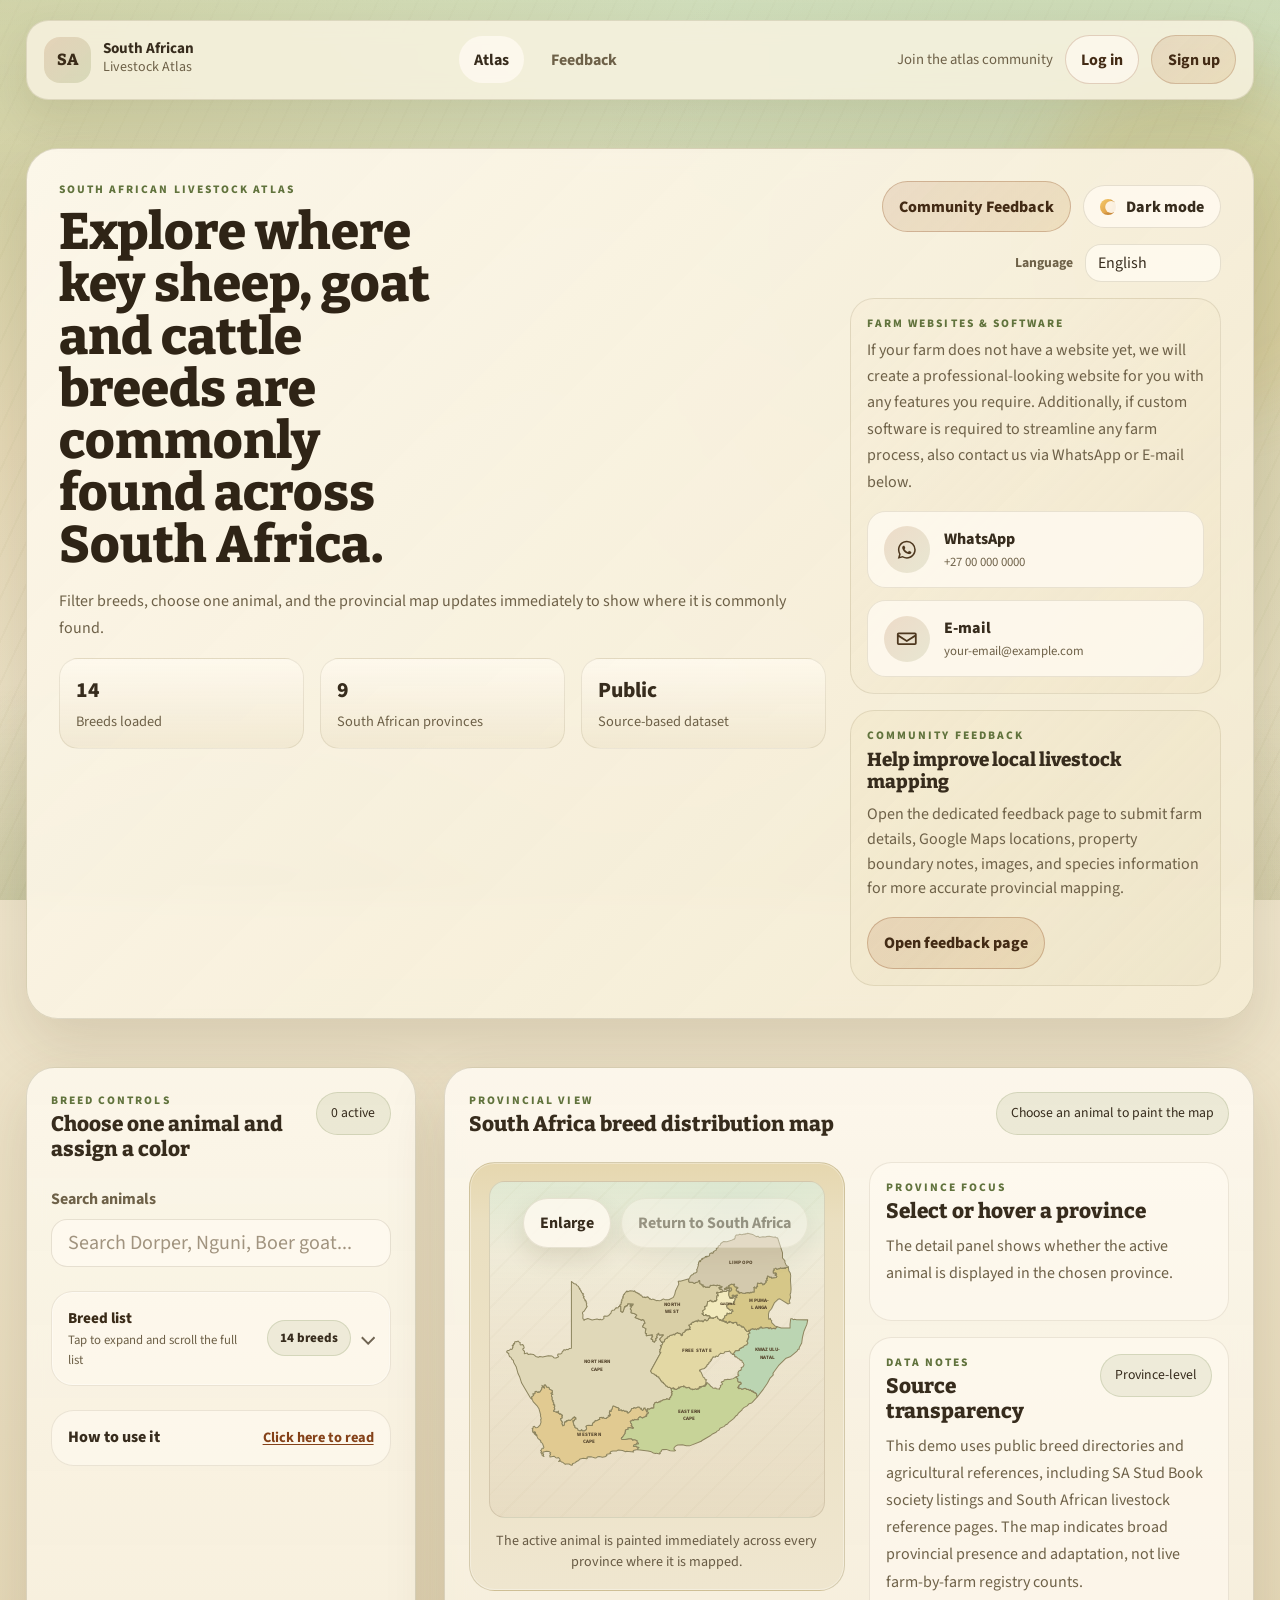
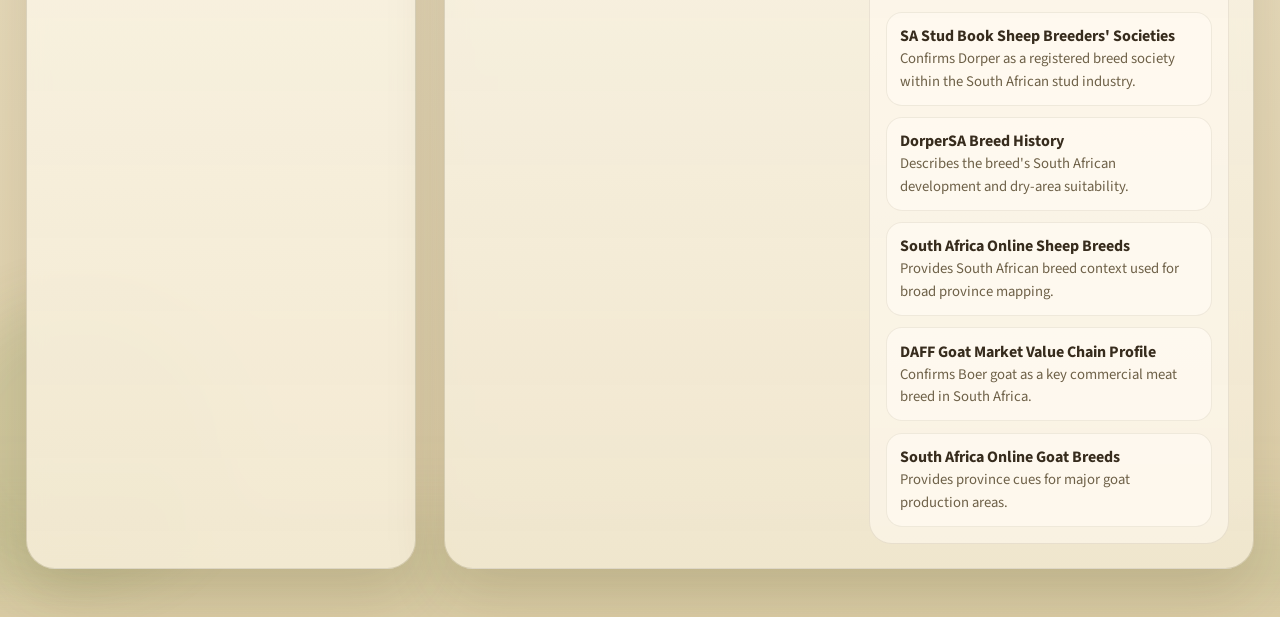
==== commit e4b7b74f: "Added searching to pop out mode and enhanced space usage by adding collapsing to "How to use it" sec" ====
--- a/index.html
+++ b/index.html
@@ -193,8 +193,11 @@
             </div>
 
             <div class="note-card mt-4">
-              <h3 class="note-title" data-i18n="home.note.title">How to use it</h3>
-              <p class="note-copy mb-0" data-i18n="home.note.copy">Either type the name of the specific species you are looking for in the "Search animals" field or, to view the entire range of species, use the arrow to expand the list of animals. Use the middle mouse wheel on the list of species to scroll through. Click any animal card to paint the map immediately. Only one animal is active at a time, and changing its color updates the map straight away.</p>
+              <div class="note-card-header">
+                <h3 class="note-title mb-0" data-i18n="home.note.title">How to use it</h3>
+                <button type="button" class="note-toggle-button" data-note-toggle aria-expanded="false">Click here to read</button>
+              </div>
+              <p class="note-copy mb-0" id="noteDescription" data-i18n="home.note.copy" hidden>Either type the name of the specific species you are looking for in the "Search animals" field or, to view the entire range of species, use the arrow to expand the list of animals. Use the middle mouse wheel on the list of species to scroll through. Click any animal card to paint the map immediately. Only one animal is active at a time, and changing its color updates the map straight away.</p>
             </div>
           </aside>
 
--- a/styles.css
+++ b/styles.css
@@ -890,6 +890,29 @@
   margin-bottom: 0.55rem;
 }
 
+.note-card-header {
+  display: flex;
+  align-items: center;
+  justify-content: space-between;
+  gap: 0.75rem;
+  margin-bottom: 0;
+}
+
+.note-toggle-button {
+  padding: 0;
+  border: 0;
+  background: transparent;
+  color: var(--accent-strong);
+  font-size: 0.9rem;
+  font-weight: 700;
+  text-decoration: underline;
+  text-underline-offset: 0.16em;
+}
+
+.note-toggle-button:hover {
+  color: #5d2a08;
+}
+
 .map-and-detail {
   display: grid;
   grid-template-columns: minmax(0, 1.45fr) minmax(300px, 360px);
@@ -992,8 +1015,8 @@
 .map-overlay-backdrop {
   position: fixed;
   inset: 0;
-  background: rgba(47, 37, 20, 0.42);
-  backdrop-filter: blur(6px);
+  background: transparent;
+  backdrop-filter: none;
   z-index: 1190;
 }
 
@@ -1003,27 +1026,47 @@
 
 body.map-overlay-open .map-stage[data-map-stage] {
   position: fixed;
-  left: 50%;
-  top: 50%;
-  transform: translate(-50%, -50%);
-  width: min(96vw, 1120px);
-  max-height: 94vh;
+  inset: 0;
+  transform: none;
+  width: 100dvw;
+  height: 100dvh;
+  max-height: none;
   z-index: 1200;
   margin: 0;
-  padding: 1.15rem;
+  padding: 0.5rem;
+  border-radius: 0;
+  display: grid;
+  grid-template-columns: minmax(320px, 390px) minmax(0, 1fr) minmax(120px, 1fr);
+  grid-template-rows: minmax(0, 1fr);
+  gap: 1rem;
+  align-content: stretch;
+  align-items: stretch;
   box-shadow: 0 28px 80px rgba(53, 37, 15, 0.3);
 }
 
+body.map-overlay-open .map-stage[data-map-stage] > .sidebar-card {
+  grid-column: 1;
+  grid-row: 1;
+  width: 100%;
+  max-width: 390px;
+  max-height: calc(100dvh - 1rem);
+  margin: 0;
+  overflow: auto;
+  align-self: stretch;
+}
+
 body.map-overlay-open .map-stage[data-map-stage] .map-frame {
-  width: min(100%, calc(94vh - 8.5rem));
-  max-width: 100%;
+  grid-column: 2;
+  grid-row: 1;
+  justify-self: center;
+  align-self: center;
+  width: min(calc(100dvw - 430px), calc(100dvh - 1rem));
+  max-width: none;
+  margin: auto;
 }
 
 body.map-overlay-open .map-stage[data-map-stage] .map-helper {
-  max-width: min(100%, calc(94vh - 8.5rem));
-  width: 100%;
-  margin-left: auto;
-  margin-right: auto;
+  display: none;
 }
 
 .return-map-button:hover:not(:disabled) {
@@ -1660,15 +1703,32 @@
   }
 
   body.map-overlay-open .map-stage[data-map-stage] {
-    width: calc(100vw - 1rem);
-    max-height: calc(100vh - 1rem);
-    padding: 0.85rem;
+    width: 100dvw;
+    height: 100dvh;
+    max-height: none;
+    padding: 0.4rem;
+    grid-template-columns: 1fr;
+    grid-template-rows: auto minmax(0, 1fr);
+    gap: 0.6rem;
+  }
+
+  body.map-overlay-open .map-stage[data-map-stage] > .sidebar-card {
+    grid-column: 1;
+    grid-row: 1;
+    max-width: none;
+    max-height: 36vh;
   }
 
   body.map-overlay-open .map-stage[data-map-stage] .map-frame,
   body.map-overlay-open .map-stage[data-map-stage] .map-helper {
-    width: 100%;
-    max-width: 100%;
+    grid-column: 1;
+    grid-row: 2;
+    width: min(calc(100dvw - 0.8rem), calc(100dvh - 37vh));
+    max-width: none;
+  }
+
+  body.map-overlay-open .map-stage[data-map-stage] .map-helper {
+    display: none;
   }
 
   .feedback-submissions-header,
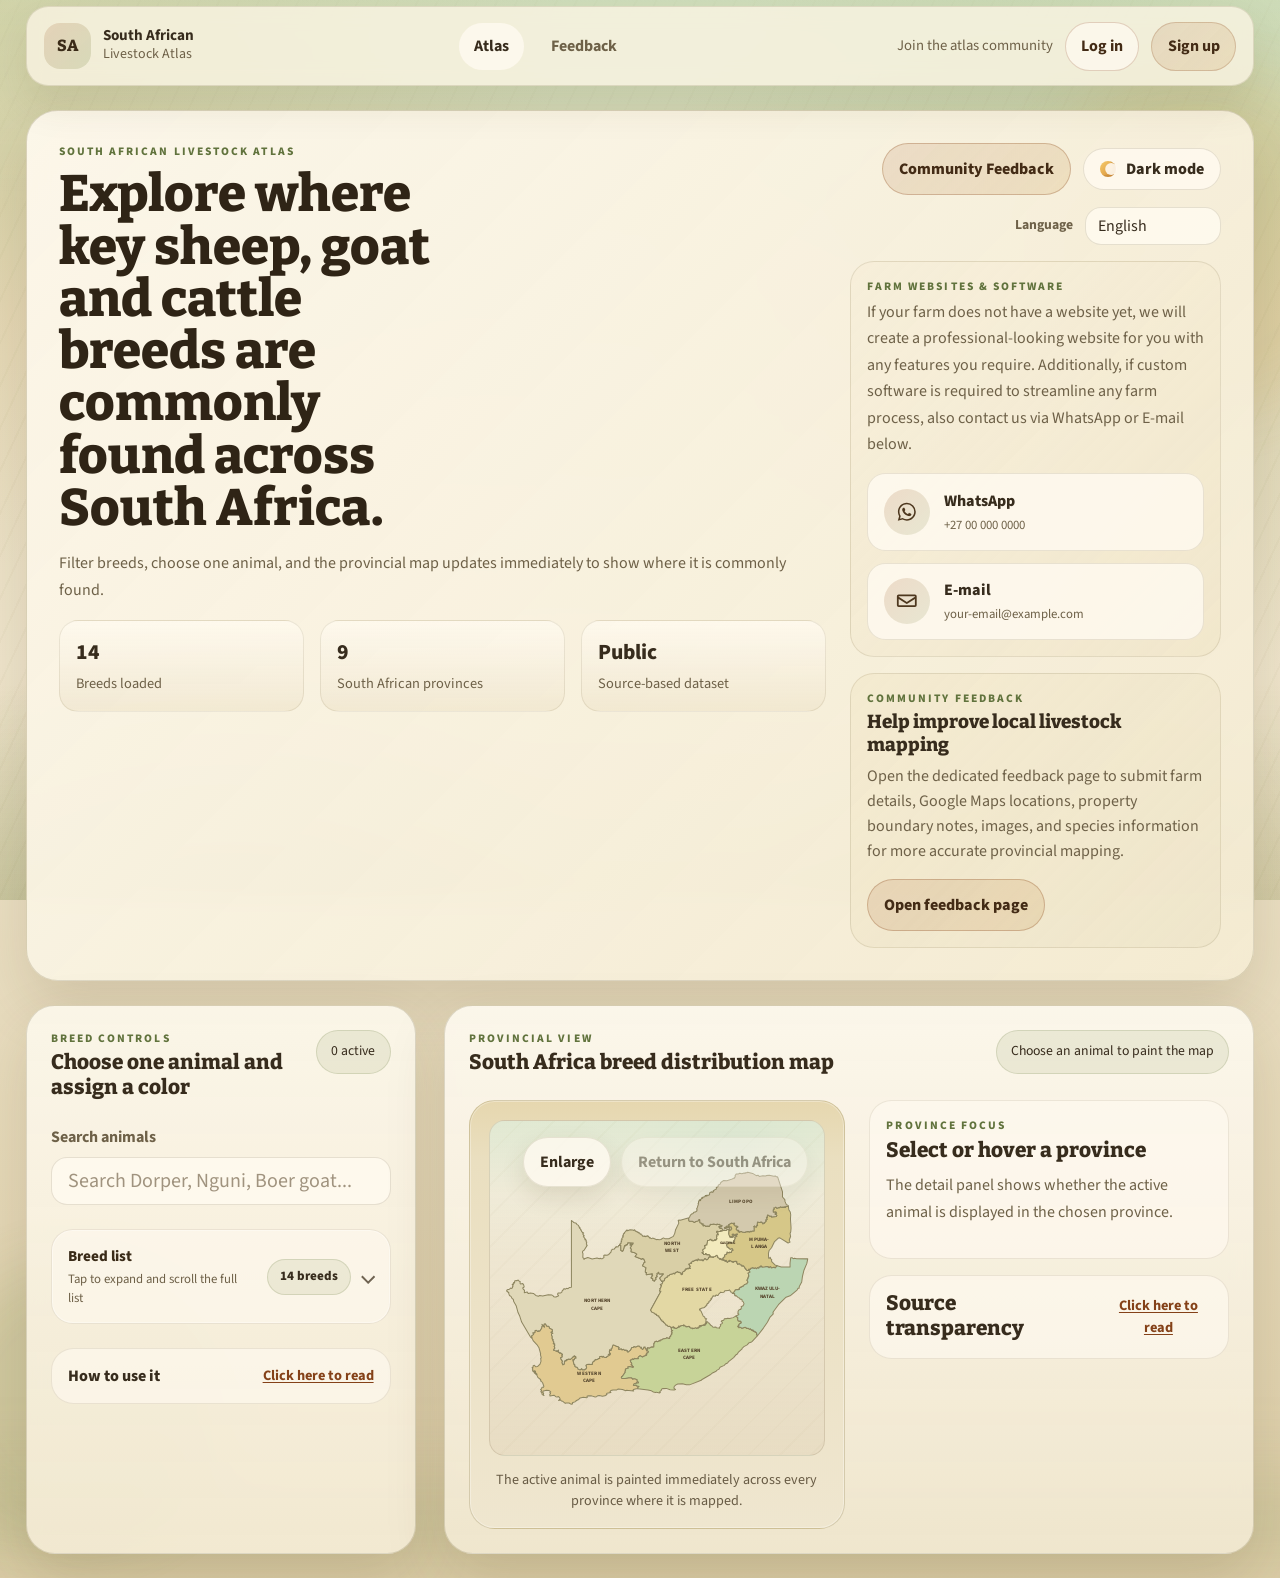
==== commit 7b286463: "General dev: look at commit description feat: enhance user experience with service worker and offlin" ====
--- a/index.html
+++ b/index.html
@@ -3,6 +3,10 @@
   <head>
     <meta charset="UTF-8" />
     <meta name="viewport" content="width=device-width, initial-scale=1.0" />
+    <meta name="theme-color" content="#7a8444" />
+    <meta name="apple-mobile-web-app-capable" content="yes" />
+    <meta name="apple-mobile-web-app-status-bar-style" content="default" />
+    <meta name="apple-mobile-web-app-title" content="Livestock Atlas" />
     <title>South African Livestock Atlas</title>
     <script>
       (() => {
@@ -27,6 +31,9 @@
       integrity="sha384-QWTKZyjpPEjISv5WaRU9OFeRpok6YctnYmDr5pNlyT2bRjXh0JMhjY6hW+ALEwIH"
       crossorigin="anonymous"
     />
+    <link rel="manifest" href="manifest.webmanifest" />
+    <link rel="icon" href="icons/icon-192.svg" type="image/svg+xml" />
+    <link rel="apple-touch-icon" href="icons/icon-192.svg" />
     <link rel="stylesheet" href="styles.css" />
   </head>
   <body data-page="home">
@@ -34,8 +41,8 @@
       <div class="ambient ambient-a"></div>
       <div class="ambient ambient-b"></div>
 
-      <main class="site-layout py-4 py-lg-5">
-        <section class="hero-card mb-4 mb-lg-5">
+      <main class="site-layout py-3 py-lg-4">
+        <section class="hero-card mb-3 mb-lg-4">
           <div class="row g-4 align-items-stretch">
             <div class="col-lg-8">
               <p class="eyebrow mb-2" data-i18n="common.brand">South African Livestock Atlas</p>
@@ -261,17 +268,31 @@
                 </div>
 
                 <div class="source-card">
-                  <div class="d-flex justify-content-between align-items-start gap-3">
-                    <div>
-                      <p class="panel-kicker mb-1" data-i18n="home.source.kicker">Data Notes</p>
-                      <h3 class="detail-title mb-2" data-i18n="home.source.title">Source transparency</h3>
+                  <div class="source-card-header">
+                    <h3 class="detail-title mb-0" data-i18n="home.source.title">Source transparency</h3>
+                    <button type="button" class="note-toggle-button" data-source-toggle aria-expanded="false">Click here to read</button>
+                  </div>
+                  <div id="sourceContent" hidden>
+                    <div class="d-flex justify-content-between align-items-start gap-3 mt-3">
+                      <p class="panel-kicker mb-0" data-i18n="home.source.kicker">Data Notes</p>
+                      <span class="source-badge" data-i18n="home.source.badge">Province-level</span>
                     </div>
-                    <span class="source-badge" data-i18n="home.source.badge">Province-level</span>
-                  </div>
-                  <p class="detail-copy mb-3" data-i18n="home.source.copy">
-                    This demo uses public breed directories and agricultural references, including SA Stud Book society listings and South African livestock reference pages. The map indicates broad provincial presence and adaptation, not live farm-by-farm registry counts.
+                    <p class="detail-copy mb-3 mt-3" data-i18n="home.source.copy">
+                      This demo uses public breed directories and agricultural references, including SA Stud Book society listings and South African livestock reference pages. The map indicates broad provincial presence and adaptation, not live farm-by-farm registry counts.
+                    </p>
+                    <div id="sourceList" class="source-list"></div>
+                  </div>
+                </div>
+
+                <div class="source-card farmer-websites-card" id="farmerWebsitesSection" hidden>
+                  <div>
+                    <p class="panel-kicker mb-1" data-i18n="home.farmerWebsites.kicker">Farmer Websites</p>
+                    <h3 class="detail-title mb-2" data-i18n="home.farmerWebsites.title">Available farmer websites</h3>
+                  </div>
+                  <p class="detail-copy mb-3" id="farmerWebsitesDescription" data-i18n="home.farmerWebsites.copy">
+                    These Stellards-linked farmer websites sell the selected animal. Click any logo or website name to open it in a new tab.
                   </p>
-                  <div id="sourceList" class="source-list"></div>
+                  <div id="farmerWebsitesList" class="farmer-websites-list"></div>
                 </div>
               </div>
             </div>
--- a/styles.css
+++ b/styles.css
@@ -882,6 +882,77 @@
   padding: 1rem;
   background: rgba(255, 250, 241, 0.58);
   border: 1px solid rgba(105, 90, 51, 0.12);
+}
+
+.source-card-header {
+  display: flex;
+  align-items: center;
+  justify-content: space-between;
+  gap: 0.75rem;
+}
+
+.farmer-websites-list {
+  display: grid;
+  gap: 0.85rem;
+}
+
+.farmer-website-link {
+  display: flex;
+  align-items: center;
+  gap: 0.9rem;
+  padding: 0.9rem 1rem;
+  border-radius: 1.1rem;
+  text-decoration: none;
+  color: inherit;
+  background: rgba(255, 250, 241, 0.72);
+  border: 1px solid rgba(105, 90, 51, 0.12);
+  transition: border-color 180ms ease, transform 180ms ease, background 180ms ease, box-shadow 180ms ease;
+}
+
+.farmer-website-link:hover {
+  transform: translateY(-2px);
+  border-color: rgba(132, 65, 24, 0.24);
+  background: rgba(255, 250, 241, 0.9);
+  box-shadow: 0 14px 28px rgba(90, 66, 26, 0.08);
+}
+
+.farmer-website-logo {
+  width: 3.25rem;
+  height: 3.25rem;
+  border-radius: 1rem;
+  display: inline-flex;
+  align-items: center;
+  justify-content: center;
+  flex: 0 0 auto;
+  overflow: hidden;
+  background: linear-gradient(135deg, rgba(165, 90, 42, 0.16), rgba(121, 143, 77, 0.18));
+  border: 1px solid rgba(105, 90, 51, 0.12);
+  color: #3a2b18;
+  font-family: "Bitter", serif;
+  font-weight: 800;
+}
+
+.farmer-website-logo img {
+  width: 100%;
+  height: 100%;
+  object-fit: cover;
+}
+
+.farmer-website-copy {
+  min-width: 0;
+  display: grid;
+  gap: 0.15rem;
+}
+
+.farmer-website-name {
+  font-weight: 800;
+  color: var(--text);
+}
+
+.farmer-website-url {
+  color: var(--muted);
+  font-size: 0.86rem;
+  overflow-wrap: anywhere;
 }
 
 .note-title {
@@ -1756,7 +1827,7 @@
 
 .site-auth-header {
   width: min(96vw, 1800px);
-  margin: 1.25rem auto 0;
+  margin: 0.4rem auto 0;
   position: relative;
   z-index: 3;
 }
@@ -2206,7 +2277,11 @@
 @media (max-width: 767.98px) {
   .site-auth-header {
     width: min(92vw, 1800px);
-    margin-top: 1rem;
+    margin-top: 0.35rem;
+  }
+
+  .site-auth-nav {
+    display: none;
   }
 
   .site-auth-header-inner,
@@ -2229,6 +2304,49 @@
     margin-top: 0.65rem;
   }
 
+  .site-auth-header--guest .site-auth-header-inner {
+    flex-direction: row;
+    align-items: center;
+    justify-content: space-between;
+    gap: 0.75rem;
+  }
+
+  .site-auth-header--guest .site-auth-brand,
+  .site-auth-header--guest .site-auth-tools {
+    width: auto;
+  }
+
+  .site-auth-header--guest .site-auth-tools {
+    flex-direction: row;
+    align-items: center;
+    justify-content: flex-end;
+  }
+
+  .site-auth-header--guest .site-auth-guest-copy,
+  .site-auth-header--guest .site-auth-action:not(.site-auth-action-secondary) {
+    display: none;
+  }
+
+  .site-auth-header--guest .site-auth-action-secondary {
+    width: auto;
+    padding: 0.68rem 0.92rem;
+    white-space: nowrap;
+  }
+
+  .site-auth-header--guest .site-auth-brand {
+    min-width: 0;
+    gap: 0.65rem;
+  }
+
+  .site-auth-header--guest .site-auth-brand > span:last-child {
+    min-width: 0;
+  }
+
+  .site-auth-header--guest .site-auth-brand strong,
+  .site-auth-header--guest .site-auth-brand small {
+    white-space: nowrap;
+  }
+
   .auth-page-panel,
   .auth-page-panel-wide {
     padding: 1.2rem;
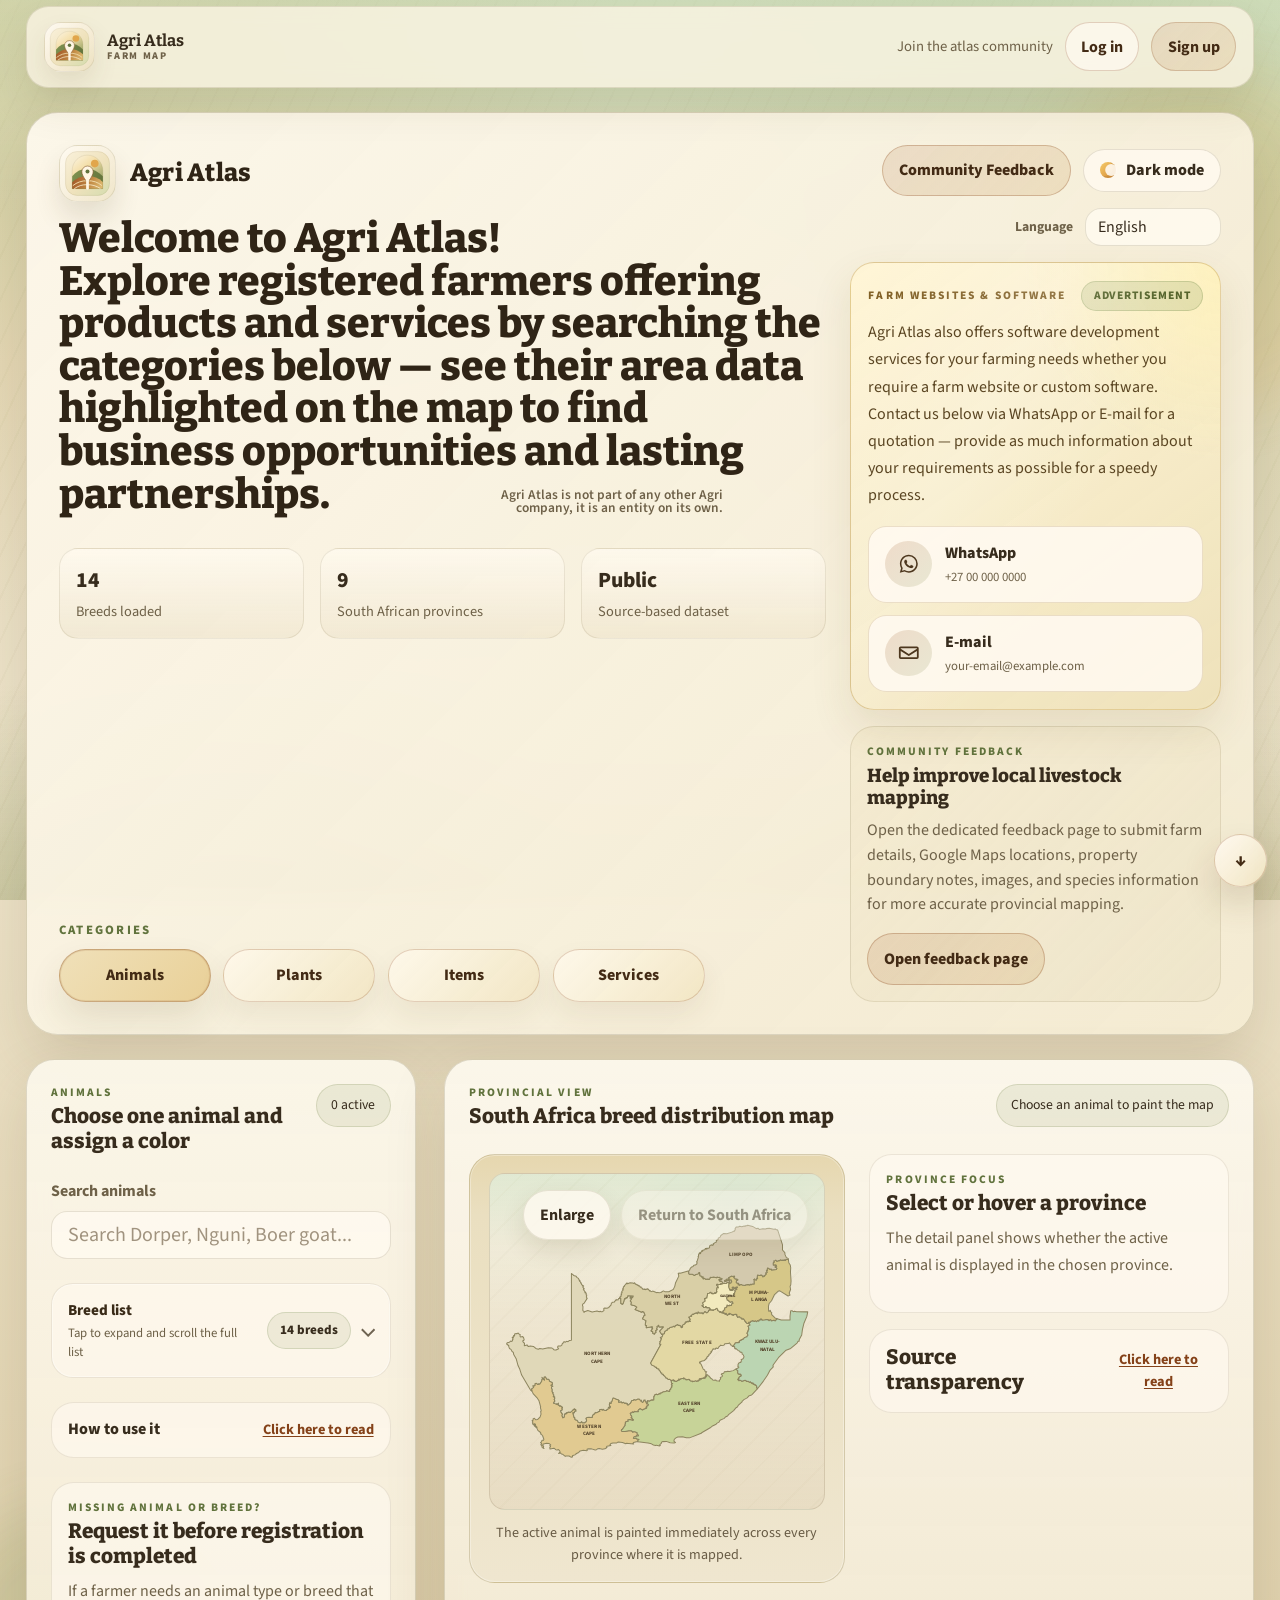
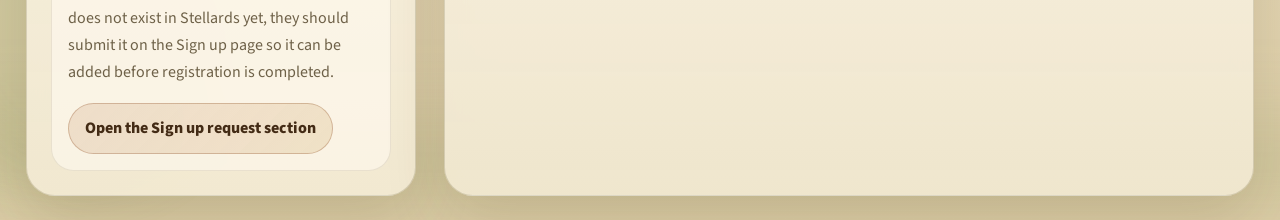
==== commit 6bc52f51: "Added source info to categories, Fixing dark mode text, added site logo ect" ====
--- a/index.html
+++ b/index.html
@@ -6,8 +6,8 @@
     <meta name="theme-color" content="#7a8444" />
     <meta name="apple-mobile-web-app-capable" content="yes" />
     <meta name="apple-mobile-web-app-status-bar-style" content="default" />
-    <meta name="apple-mobile-web-app-title" content="Livestock Atlas" />
-    <title>South African Livestock Atlas</title>
+    <meta name="apple-mobile-web-app-title" content="Agri Atlas" />
+    <title>Agri Atlas</title>
     <script>
       (() => {
         try {
@@ -32,8 +32,8 @@
       crossorigin="anonymous"
     />
     <link rel="manifest" href="manifest.webmanifest" />
-    <link rel="icon" href="icons/icon-192.svg" type="image/svg+xml" />
-    <link rel="apple-touch-icon" href="icons/icon-192.svg" />
+    <link rel="icon" href="icons/icon-192.png" sizes="192x192" type="image/png" />
+    <link rel="apple-touch-icon" href="icons/apple-touch-icon.png" />
     <link rel="stylesheet" href="styles.css" />
   </head>
   <body data-page="home">
@@ -44,16 +44,26 @@
       <main class="site-layout py-3 py-lg-4">
         <section class="hero-card mb-3 mb-lg-4">
           <div class="row g-4 align-items-stretch">
-            <div class="col-lg-8">
-              <p class="eyebrow mb-2" data-i18n="common.brand">South African Livestock Atlas</p>
+            <div class="col-lg-8 hero-primary-column">
+              <div class="hero-brand-lockup mb-3">
+                <span class="hero-brand-mark" aria-hidden="true">
+                  <img src="icons/logo-mark.svg" alt="" />
+                </span>
+                <span class="hero-brand-name" data-i18n="common.brand">Agri Atlas</span>
+              </div>
               <div class="hero-heading-row mb-3">
-                <h1 class="display-title mb-0" data-i18n="home.hero.title">
-                  Explore where key sheep, goat and cattle breeds are commonly found across South Africa.
+                <h1 class="display-title mb-0">
+                  <span class="display-title-copy">
+                    <span data-i18n="home.hero.titleIntro">Welcome to Agri Atlas!</span>
+                    <br>
+                    <span data-i18n="home.hero.titleBody">Explore registered farmers offering products and services by searching the categories below — see their area data highlighted on the map to find business opportunities and lasting partnerships.</span>
+                  </span>
+                  <small class="display-title-inline-note">
+                    <span data-i18n="home.hero.disclaimerLineOne">Agri Atlas is not part of any other Agri</span>
+                    <span data-i18n="home.hero.disclaimerLineTwo">company, it is an entity on its own.</span>
+                  </small>
                 </h1>
               </div>
-              <p class="hero-copy mb-0" data-i18n="home.hero.copy">
-                Filter breeds, choose one animal, and the provincial map updates immediately to show where it is commonly found.
-              </p>
 
               <div class="hero-metrics hero-metrics--tablet mt-3">
                 <div>
@@ -67,6 +77,16 @@
                 <div>
                   <span class="metric-value" data-i18n="common.public">Public</span>
                   <span class="metric-label" data-i18n="home.metrics.sources">Source-based dataset</span>
+                </div>
+              </div>
+
+              <div class="hero-category-block">
+                <p class="hero-category-label mb-2" data-i18n="home.hero.categoriesLabel">Categories</p>
+                <div class="hero-category-actions">
+                  <button type="button" class="hero-category-button active" data-catalog-view="animals" aria-pressed="true" data-i18n="home.hero.categories.animals">Animals</button>
+                  <button type="button" class="hero-category-button" data-catalog-view="plants" aria-pressed="false" data-i18n="home.hero.categories.plants">Plants</button>
+                  <button type="button" class="hero-category-button" data-catalog-view="items" aria-pressed="false" data-i18n="home.hero.categories.items">Items</button>
+                  <button type="button" class="hero-category-button" data-catalog-view="services" aria-pressed="false" data-i18n="home.hero.categories.services">Services</button>
                 </div>
               </div>
             </div>
@@ -86,8 +106,11 @@
                 </div>
               </div>
 
-              <div class="service-offer-card mb-3">
-                <p class="panel-kicker mb-1" data-i18n="home.services.kicker">Farm Websites &amp; Software</p>
+              <div class="service-offer-card mb-3" id="servicesSection">
+                <div class="service-offer-header mb-2">
+                  <p class="panel-kicker mb-0" data-i18n="home.services.kicker">Farm Websites &amp; Software</p>
+                  <span class="service-offer-badge" data-i18n="home.services.badge">Advertisement</span>
+                </div>
                 <p class="service-offer-copy mb-3" data-i18n="home.services.copy">
                   If your farm does not have a website yet, we will create a professional-looking website for you with any features you require. Additionally, if custom software is required to streamline any farm process, also contact us via WhatsApp or E-mail below.
                 </p>
@@ -161,14 +184,14 @@
           <aside class="sidebar-card">
             <div class="sidebar-header">
               <div>
-                <p class="panel-kicker mb-1" data-i18n="home.controls.kicker">Breed Controls</p>
-                <h2 class="panel-title mb-0" data-i18n="home.controls.title">Choose one animal and assign a color</h2>
+                <p class="panel-kicker mb-1" id="catalogPanelKicker" data-i18n="home.catalog.animals.kicker">Animals</p>
+                <h2 class="panel-title mb-0" id="catalogPanelTitle" data-i18n="home.catalog.animals.title">Choose one animal and assign a color</h2>
               </div>
               <span class="selection-pill"><span id="selectedCount">0</span> <span id="selectedCountLabel" data-i18n="common.active">active</span></span>
             </div>
 
             <div class="search-wrap mt-4">
-              <label class="form-label small-label" for="searchInput" data-i18n="home.search.label">Search animals</label>
+              <label class="form-label small-label" for="searchInput" id="catalogSearchLabel" data-i18n="home.search.label">Search animals</label>
               <input
                 id="searchInput"
                 class="form-control form-control-lg"
@@ -182,18 +205,13 @@
               <details class="breed-list-details" id="breedListDetails">
                 <summary class="breed-list-summary">
                   <span class="breed-list-summary-copy">
-                    <span class="breed-list-summary-title" data-i18n="home.breeds.toggle">Breed list</span>
-                    <span class="breed-list-summary-subtitle" data-i18n="home.breeds.toggleHint">Tap to expand and scroll the full list</span>
+                    <span class="breed-list-summary-title" id="catalogListTitle" data-i18n="home.breeds.toggle">Breed list</span>
+                    <span class="breed-list-summary-subtitle" id="catalogListHint" data-i18n="home.breeds.toggleHint">Tap to expand and scroll the full list</span>
                   </span>
                   <span class="breed-list-summary-state" id="breedListSummaryState">14 breeds</span>
                 </summary>
                 <div class="breed-list-panel">
-                  <div class="filter-row mb-3" id="categoryFilters">
-                    <button class="filter-chip active" data-category="all" type="button" data-i18n="home.filters.all">All</button>
-                    <button class="filter-chip" data-category="sheep" type="button" data-i18n="home.filters.sheep">Sheep</button>
-                    <button class="filter-chip" data-category="goat" type="button" data-i18n="home.filters.goat">Goats</button>
-                    <button class="filter-chip" data-category="cattle" type="button" data-i18n="home.filters.cattle">Cattle</button>
-                  </div>
+                  <div class="filter-row mb-3" id="categoryFilters"></div>
                   <div class="breed-list" id="breedList"></div>
                 </div>
               </details>
@@ -206,97 +224,103 @@
               </div>
               <p class="note-copy mb-0" id="noteDescription" data-i18n="home.note.copy" hidden>Either type the name of the specific species you are looking for in the "Search animals" field or, to view the entire range of species, use the arrow to expand the list of animals. Use the middle mouse wheel on the list of species to scroll through. Click any animal card to paint the map immediately. Only one animal is active at a time, and changing its color updates the map straight away.</p>
             </div>
+
+            <div class="catalog-request-card mt-4">
+              <p class="panel-kicker mb-1" id="catalogRequestKicker" data-i18n="home.catalog.animals.requestKicker">Missing animal or breed?</p>
+              <h3 class="detail-title mb-2" id="catalogRequestTitle" data-i18n="home.catalog.animals.requestTitle">Request it before registration is completed</h3>
+              <p class="detail-copy mb-3" id="catalogRequestCopy" data-i18n="home.catalog.animals.requestCopy">If a farmer needs an animal type or breed that does not exist in Stellards yet, they should submit it on the Sign up page so it can be added before registration is completed.</p>
+              <a class="catalog-request-link" id="catalogRequestAction" href="signup.html#entryRequestSection" data-i18n="home.catalog.animals.requestAction">Open the Sign up request section</a>
+            </div>
           </aside>
 
           <section class="content-card">
-            <div class="content-topbar">
-              <div>
-                <p class="panel-kicker mb-1" data-i18n="home.map.kicker">Provincial View</p>
-                <h2 class="panel-title mb-0" data-i18n="home.map.title">South Africa breed distribution map</h2>
-              </div>
-              <div class="status-chip" id="statusChip" data-i18n="home.status.default">Choose an animal to paint the map</div>
-            </div>
-
-            <div class="map-and-detail mt-4">
-              <div class="map-stage" data-map-stage>
-                <div class="map-frame">
-                  <div class="map-frame-controls">
-                    <button
-                      type="button"
-                      class="return-map-button return-map-button-overlay"
-                      data-map-overlay-toggle
-                      aria-pressed="false"
+              <div class="content-topbar">
+                <div>
+                  <p class="panel-kicker mb-1" id="catalogMapKicker" data-i18n="home.map.kicker">Provincial View</p>
+                  <h2 class="panel-title mb-0" id="catalogMapTitle" data-i18n="home.map.title">South Africa breed distribution map</h2>
+                </div>
+                <div class="status-chip" id="statusChip" data-i18n="home.status.default">Choose an animal to paint the map</div>
+              </div>
+
+              <div class="map-and-detail mt-4">
+                <div class="map-stage" data-map-stage>
+                  <div class="map-frame">
+                    <div class="map-frame-controls">
+                      <button
+                        type="button"
+                        class="return-map-button return-map-button-overlay"
+                        data-map-overlay-toggle
+                        aria-pressed="false"
+                      >
+                        Enlarge
+                      </button>
+                      <button
+                        type="button"
+                        class="return-map-button return-map-button-overlay"
+                        data-return-map
+                        disabled
+                        data-i18n="home.drilldown.return"
+                      >
+                        Return to South Africa
+                      </button>
+                    </div>
+                    <svg
+                      id="saMapSvg"
+                      class="map-svg"
+                      viewBox="0 0 760 760"
+                      aria-label="Detailed map of South Africa provinces"
+                      data-i18n-aria-label="home.map.aria"
+                      role="img"
                     >
-                      Enlarge
-                    </button>
-                    <button
-                      type="button"
-                      class="return-map-button return-map-button-overlay"
-                      data-return-map
-                      disabled
-                      data-i18n="home.drilldown.return"
-                    >
-                      Return to South Africa
-                    </button>
+                      <defs id="mapDefs"></defs>
+                      <g id="mapRegions"></g>
+                    </svg>
                   </div>
-                  <svg
-                    id="saMapSvg"
-                    class="map-svg"
-                    viewBox="0 0 760 760"
-                    aria-label="Detailed map of South Africa provinces"
-                    data-i18n-aria-label="home.map.aria"
-                    role="img"
-                  >
-                    <defs id="mapDefs"></defs>
-                    <g id="mapRegions"></g>
-                  </svg>
-                </div>
-                <p class="map-helper mb-0" id="mapHelper" data-i18n="home.map.helper">
-                  The active animal is painted immediately across every province where it is mapped.
-                </p>
-              </div>
-              <div class="map-overlay-backdrop" data-map-overlay-backdrop hidden></div>
-
-              <div class="detail-stack">
-                <div class="province-detail-card">
-                  <p class="panel-kicker mb-1" data-i18n="home.province.kicker">Province Focus</p>
-                  <h3 class="detail-title" id="provinceTitle" data-i18n="home.province.defaultTitle">Select or hover a province</h3>
-                  <p class="detail-copy" id="provinceDescription" data-i18n="home.province.defaultDescription">
-                    The detail panel shows whether the active animal is displayed in the chosen province.
+                  <p class="map-helper mb-0" id="mapHelper" data-i18n="home.map.helper">
+                    The active animal is painted immediately across every province where it is mapped.
                   </p>
-                  <div class="legend-list" id="provinceLegend"></div>
-                </div>
-
-                <div class="source-card">
-                  <div class="source-card-header">
-                    <h3 class="detail-title mb-0" data-i18n="home.source.title">Source transparency</h3>
-                    <button type="button" class="note-toggle-button" data-source-toggle aria-expanded="false">Click here to read</button>
+                </div>
+                <div class="map-overlay-backdrop" data-map-overlay-backdrop hidden></div>
+
+                <div class="detail-stack">
+                  <div class="province-detail-card">
+                    <p class="panel-kicker mb-1" id="catalogProvinceKicker" data-i18n="home.province.kicker">Province Focus</p>
+                    <h3 class="detail-title" id="provinceTitle" data-i18n="home.province.defaultTitle">Select or hover a province</h3>
+                    <p class="detail-copy" id="provinceDescription" data-i18n="home.province.defaultDescription">
+                      The detail panel shows whether the active animal is displayed in the chosen province.
+                    </p>
+                    <div class="legend-list" id="provinceLegend"></div>
                   </div>
-                  <div id="sourceContent" hidden>
-                    <div class="d-flex justify-content-between align-items-start gap-3 mt-3">
-                      <p class="panel-kicker mb-0" data-i18n="home.source.kicker">Data Notes</p>
-                      <span class="source-badge" data-i18n="home.source.badge">Province-level</span>
+
+                  <div class="source-card">
+                    <div class="source-card-header">
+                      <h3 class="detail-title mb-0" id="catalogSourceTitle" data-i18n="home.source.title">Source transparency</h3>
+                      <button type="button" class="note-toggle-button" data-source-toggle aria-expanded="false">Click here to read</button>
                     </div>
-                    <p class="detail-copy mb-3 mt-3" data-i18n="home.source.copy">
-                      This demo uses public breed directories and agricultural references, including SA Stud Book society listings and South African livestock reference pages. The map indicates broad provincial presence and adaptation, not live farm-by-farm registry counts.
+                    <div id="sourceContent" hidden>
+                      <div class="d-flex justify-content-between align-items-start gap-3 mt-3">
+                        <p class="panel-kicker mb-0" id="catalogSourceKicker" data-i18n="home.source.kicker">Data Notes</p>
+                        <span class="source-badge" id="catalogSourceBadge" data-i18n="home.source.badge">Province-level</span>
+                      </div>
+                      <p class="detail-copy mb-3 mt-3" id="catalogSourceCopy" data-i18n="home.source.copy">
+                        This demo uses public breed directories and agricultural references, including SA Stud Book society listings and South African livestock reference pages. The map indicates broad provincial presence and adaptation, not live farm-by-farm registry counts.
+                      </p>
+                      <div id="sourceList" class="source-list"></div>
+                    </div>
+                  </div>
+
+                  <div class="source-card farmer-websites-card" id="farmerWebsitesSection" hidden>
+                    <div>
+                      <p class="panel-kicker mb-1" data-i18n="home.farmerWebsites.kicker">Farmer Websites</p>
+                      <h3 class="detail-title mb-2" data-i18n="home.farmerWebsites.title">Available farmer websites</h3>
+                    </div>
+                    <p class="detail-copy mb-3" id="farmerWebsitesDescription" data-i18n="home.farmerWebsites.copy">
+                      These Stellards-linked farmer websites sell the selected animal. Click any logo or website name to open it in a new tab.
                     </p>
-                    <div id="sourceList" class="source-list"></div>
+                    <div id="farmerWebsitesList" class="farmer-websites-list"></div>
                   </div>
                 </div>
-
-                <div class="source-card farmer-websites-card" id="farmerWebsitesSection" hidden>
-                  <div>
-                    <p class="panel-kicker mb-1" data-i18n="home.farmerWebsites.kicker">Farmer Websites</p>
-                    <h3 class="detail-title mb-2" data-i18n="home.farmerWebsites.title">Available farmer websites</h3>
-                  </div>
-                  <p class="detail-copy mb-3" id="farmerWebsitesDescription" data-i18n="home.farmerWebsites.copy">
-                    These Stellards-linked farmer websites sell the selected animal. Click any logo or website name to open it in a new tab.
-                  </p>
-                  <div id="farmerWebsitesList" class="farmer-websites-list"></div>
-                </div>
-              </div>
-            </div>
-
+            </section>
           </section>
         </section>
       </main>
@@ -307,5 +331,6 @@
     <script src="auth.js"></script>
     <script src="maps.js"></script>
     <script src="script.js"></script>
+    <script src="scroll-controls.js"></script>
   </body>
 </html>
--- a/styles.css
+++ b/styles.css
@@ -18,6 +18,10 @@
 
 html[data-theme="dark"] {
   color-scheme: dark;
+  --text: #f3eedf;
+  --muted: #f3eedf;
+  --secondary: #f3eedf;
+  --secondary-soft: #f3eedf;
 }
 
 * {
@@ -106,6 +110,54 @@
   background: rgba(116, 140, 70, 0.2);
 }
 
+.scroll-jump-controls {
+  position: fixed;
+  right: max(1rem, env(safe-area-inset-right, 0px) + 1rem);
+  bottom: max(1rem, env(safe-area-inset-bottom, 0px) + 1rem);
+  display: flex;
+  flex-direction: column;
+  gap: 0.7rem;
+  z-index: 40;
+}
+
+.scroll-jump-button {
+  width: clamp(2.9rem, 5vw, 3.35rem);
+  height: clamp(2.9rem, 5vw, 3.35rem);
+  display: inline-flex;
+  align-items: center;
+  justify-content: center;
+  border-radius: 999px;
+  border: 1px solid rgba(132, 65, 24, 0.22);
+  background: linear-gradient(135deg, rgba(255, 250, 241, 0.96), rgba(241, 229, 194, 0.92));
+  color: #432b15;
+  box-shadow: 0 18px 34px rgba(84, 63, 24, 0.16);
+  backdrop-filter: blur(12px);
+  cursor: pointer;
+  transition: transform 180ms ease, border-color 180ms ease, box-shadow 180ms ease, background 180ms ease;
+}
+
+.scroll-jump-button:hover {
+  transform: translateY(-1px);
+  border-color: rgba(132, 65, 24, 0.34);
+  background: linear-gradient(135deg, rgba(255, 247, 224, 1), rgba(238, 220, 173, 0.98));
+  box-shadow: 0 22px 38px rgba(84, 63, 24, 0.2);
+}
+
+.scroll-jump-button:focus-visible {
+  outline: 0;
+  box-shadow: 0 0 0 0.22rem rgba(165, 90, 42, 0.14), 0 22px 38px rgba(84, 63, 24, 0.2);
+}
+
+.scroll-jump-button-arrow {
+  font-size: 1.15rem;
+  line-height: 1;
+  font-weight: 800;
+}
+
+.scroll-jump-button[hidden] {
+  display: none;
+}
+
 .hero-card,
 .sidebar-card,
 .content-card {
@@ -133,13 +185,72 @@
   font-weight: 800;
 }
 
+.hero-brand-lockup {
+  display: inline-flex;
+  align-items: center;
+  gap: 0.85rem;
+}
+
+.hero-brand-mark {
+  display: inline-flex;
+  align-items: center;
+  justify-content: center;
+  width: 3.6rem;
+  height: 3.6rem;
+  padding: 0.22rem;
+  border-radius: 1.15rem;
+  background: linear-gradient(135deg, rgba(255, 250, 241, 0.96), rgba(238, 228, 198, 0.9));
+  border: 1px solid rgba(103, 92, 53, 0.14);
+  box-shadow: 0 16px 26px rgba(78, 58, 22, 0.12);
+}
+
+.hero-brand-mark img {
+  width: 100%;
+  height: 100%;
+  display: block;
+}
+
+.hero-brand-name {
+  font-family: "Bitter", serif;
+  font-size: clamp(1.15rem, 2vw, 1.55rem);
+  line-height: 1;
+  font-weight: 800;
+  letter-spacing: 0.01em;
+  color: #2f2416;
+}
+
 .display-title {
   font-family: "Bitter", serif;
-  font-size: clamp(2.2rem, 4vw, 4.8rem);
-  line-height: 1.02;
+  font-size: clamp(1.8rem, 3.2vw, 3.6rem);
+  line-height: 1.04;
   font-weight: 800;
-  max-width: 12ch;
+  width: 100%;
   color: #2f2416;
+  position: relative;
+}
+
+.display-title-copy {
+  display: block;
+  max-width: 36ch;
+}
+
+.display-title-inline-note {
+  position: absolute;
+  right: clamp(5.5rem, 8vw, 7.5rem);
+  bottom: clamp(-0.35rem, 0.4vw, 0.1rem);
+  display: flex;
+  flex-direction: column;
+  font-family: "Source Sans 3", sans-serif;
+  font-size: clamp(0.72rem, 1.05vw, 1.15rem);
+  line-height: 0.96;
+  font-weight: 600;
+  color: var(--muted);
+  text-align: right;
+}
+
+.display-title-inline-note span {
+  display: block;
+  white-space: nowrap;
 }
 
 .hero-heading-row {
@@ -163,6 +274,12 @@
   align-items: center;
 }
 
+
+  .scroll-jump-controls {
+    right: max(0.8rem, env(safe-area-inset-right, 0px) + 0.8rem);
+    bottom: max(0.8rem, env(safe-area-inset-bottom, 0px) + 0.8rem);
+    gap: 0.55rem;
+  }
 .hero-heading-tools {
   width: 100%;
   flex-wrap: wrap;
@@ -265,6 +382,69 @@
   line-height: 1.7;
 }
 
+.hero-primary-column {
+  display: flex;
+  flex-direction: column;
+  min-height: 100%;
+}
+
+.hero-category-block {
+  margin-top: auto;
+  padding-top: 1rem;
+  max-width: 44rem;
+}
+
+.hero-category-label {
+  color: var(--secondary);
+  font-size: 0.8rem;
+  font-weight: 800;
+  letter-spacing: 0.18em;
+  text-transform: uppercase;
+}
+
+.hero-category-actions {
+  display: flex;
+  flex-wrap: wrap;
+  gap: 0.8rem;
+}
+
+.hero-category-button {
+  display: inline-flex;
+  align-items: center;
+  justify-content: center;
+  min-width: 9.5rem;
+  padding: 0.85rem 1.25rem;
+  border-radius: 999px;
+  border: 1px solid rgba(132, 65, 24, 0.22);
+  background: linear-gradient(135deg, rgba(255, 249, 235, 0.96), rgba(241, 229, 194, 0.92));
+  color: #432b15;
+  cursor: pointer;
+  font: inherit;
+  font-weight: 800;
+  text-decoration: none;
+  box-shadow: 0 14px 28px rgba(84, 63, 24, 0.08);
+  transition: transform 180ms ease, border-color 180ms ease, box-shadow 180ms ease, background 180ms ease;
+}
+
+.hero-category-button.active {
+  border-color: rgba(132, 65, 24, 0.34);
+  background: linear-gradient(135deg, rgba(239, 224, 183, 0.96), rgba(232, 207, 148, 0.96));
+  box-shadow: inset 0 0 0 1px rgba(132, 65, 24, 0.1), 0 18px 34px rgba(84, 63, 24, 0.12);
+}
+
+.hero-category-button:hover {
+  color: #2f1b0b;
+  transform: translateY(-1px);
+  border-color: rgba(132, 65, 24, 0.32);
+  background: linear-gradient(135deg, rgba(255, 247, 224, 1), rgba(238, 220, 173, 0.98));
+  box-shadow: 0 18px 34px rgba(84, 63, 24, 0.12);
+}
+
+.hero-category-button:focus-visible {
+  outline: 0;
+  box-shadow: 0 0 0 0.22rem rgba(165, 90, 42, 0.14), 0 18px 34px rgba(84, 63, 24, 0.12);
+}
+
 .hero-metrics {
   display: grid;
   gap: 1rem;
@@ -295,19 +475,62 @@
 
 .service-offer-card {
   width: 100%;
+  position: relative;
+  overflow: hidden;
   border-radius: 1.5rem;
-  padding: 1rem;
+  padding: 1.1rem;
   background:
-    linear-gradient(135deg, rgba(247, 239, 218, 0.96), rgba(240, 229, 201, 0.78));
-  border: 1px solid rgba(109, 93, 52, 0.14);
+    radial-gradient(circle at top right, rgba(255, 242, 186, 0.82), transparent 34%),
+    linear-gradient(145deg, rgba(255, 245, 214, 0.98), rgba(238, 225, 184, 0.9));
+  border: 1px solid rgba(168, 124, 38, 0.3);
+  box-shadow: 0 18px 40px rgba(110, 81, 24, 0.12);
+}
+
+.service-offer-card::before {
+  content: "";
+  position: absolute;
+  inset: 0;
+  background: linear-gradient(120deg, transparent 0%, rgba(255, 255, 255, 0.18) 35%, transparent 62%);
+  pointer-events: none;
+}
+
+.service-offer-header {
+  display: flex;
+  align-items: center;
+  justify-content: space-between;
+  gap: 0.75rem;
+}
+
+.service-offer-badge {
+  display: inline-flex;
+  align-items: center;
+  justify-content: center;
+  padding: 0.35rem 0.7rem;
+  border-radius: 999px;
+  background: rgba(83, 113, 44, 0.14);
+  border: 1px solid rgba(83, 113, 44, 0.22);
+  color: #4e5d22;
+  font-size: 0.72rem;
+  font-weight: 800;
+  letter-spacing: 0.08em;
+  text-transform: uppercase;
+}
+
+.service-offer-card .panel-kicker {
+  color: #7d5b1f;
 }
 
 .service-offer-copy {
-  color: var(--muted);
-  line-height: 1.65;
+  position: relative;
+  z-index: 1;
+  color: #5a4522;
+  line-height: 1.7;
+  max-width: 42ch;
 }
 
 .service-contact-links {
+  position: relative;
+  z-index: 1;
   display: grid;
   grid-template-columns: repeat(2, minmax(0, 1fr));
   gap: 0.75rem;
@@ -321,8 +544,8 @@
   border-radius: 1.15rem;
   text-decoration: none;
   color: var(--text);
-  background: rgba(255, 250, 241, 0.82);
-  border: 1px solid rgba(105, 90, 51, 0.14);
+  background: rgba(255, 250, 241, 0.88);
+  border: 1px solid rgba(142, 103, 29, 0.18);
   transition: transform 180ms ease, border-color 180ms ease, background 180ms ease, box-shadow 180ms ease;
 }
 
@@ -330,8 +553,8 @@
   transform: translateY(-1px);
   color: var(--text);
   background: rgba(255, 250, 241, 0.96);
-  border-color: rgba(132, 65, 24, 0.24);
-  box-shadow: 0 12px 24px rgba(90, 66, 26, 0.08);
+  border-color: rgba(132, 65, 24, 0.34);
+  box-shadow: 0 12px 24px rgba(90, 66, 26, 0.12);
 }
 
 .service-contact-link:focus-visible {
@@ -877,11 +1100,118 @@
 
 .note-card,
 .province-detail-card,
-.source-card {
+.source-card,
+.catalog-help-card,
+.catalog-request-card,
+.catalog-detail-card {
   border-radius: 1.4rem;
   padding: 1rem;
   background: rgba(255, 250, 241, 0.58);
   border: 1px solid rgba(105, 90, 51, 0.12);
+}
+
+.catalog-panel[hidden] {
+  display: none !important;
+}
+
+.catalog-results-layout {
+  display: grid;
+  grid-template-columns: minmax(0, 1.35fr) minmax(280px, 0.85fr);
+  gap: 1rem;
+  align-items: start;
+}
+
+.catalog-results-grid {
+  display: grid;
+  gap: 0.85rem;
+}
+
+.catalog-result-card {
+  border-radius: 1.2rem;
+  padding: 1rem;
+  background: linear-gradient(180deg, rgba(255, 251, 243, 0.82), rgba(245, 235, 211, 0.68));
+  border: 1px solid rgba(105, 90, 51, 0.12);
+  cursor: pointer;
+  transition: transform 180ms ease, border-color 180ms ease, background 180ms ease, box-shadow 180ms ease;
+}
+
+.catalog-result-card:hover {
+  transform: translateY(-2px);
+  border-color: rgba(132, 65, 24, 0.24);
+  box-shadow: 0 14px 28px rgba(90, 66, 26, 0.1);
+}
+
+.catalog-result-card.active {
+  background: linear-gradient(180deg, rgba(236, 222, 187, 0.92), rgba(241, 232, 209, 0.82));
+  border-color: rgba(132, 65, 24, 0.34);
+  box-shadow: inset 0 0 0 1px rgba(132, 65, 24, 0.12);
+}
+
+.catalog-result-top,
+.entry-request-item-head {
+  display: flex;
+  justify-content: space-between;
+  align-items: flex-start;
+  gap: 0.75rem;
+}
+
+.catalog-result-badge,
+.catalog-result-pill,
+.catalog-tag {
+  display: inline-flex;
+  align-items: center;
+  justify-content: center;
+  padding: 0.35rem 0.65rem;
+  border-radius: 999px;
+  border: 1px solid rgba(98, 116, 58, 0.18);
+  background: rgba(121, 143, 77, 0.12);
+  color: var(--text);
+  font-size: 0.78rem;
+}
+
+.catalog-result-title {
+  margin-top: 0.55rem;
+  font-size: 1.05rem;
+  font-weight: 800;
+}
+
+.catalog-tag-row {
+  display: flex;
+  flex-wrap: wrap;
+  gap: 0.45rem;
+}
+
+.catalog-detail-meta,
+.entry-request-item-meta {
+  color: var(--muted);
+  font-size: 0.9rem;
+  line-height: 1.6;
+}
+
+.catalog-request-link {
+  display: inline-flex;
+  align-items: center;
+  justify-content: center;
+  padding: 0.8rem 1rem;
+  border-radius: 999px;
+  border: 1px solid rgba(132, 65, 24, 0.28);
+  background: linear-gradient(135deg, rgba(165, 90, 42, 0.14), rgba(200, 152, 79, 0.2));
+  color: #432b15;
+  font-weight: 800;
+  text-decoration: none;
+  width: fit-content;
+}
+
+.catalog-request-link:hover {
+  color: #2f1b0b;
+  background: linear-gradient(135deg, rgba(165, 90, 42, 0.22), rgba(200, 152, 79, 0.28));
+}
+
+.catalog-actions {
+  display: flex;
+  flex-wrap: wrap;
+  gap: 0.75rem;
+  align-items: center;
 }
 
 .source-card-header {
@@ -1350,6 +1680,10 @@
   font-weight: 700;
 }
 
+.source-link-static {
+  display: inline-block;
+}
+
 .source-link:hover {
   color: #43270d;
   text-decoration: underline;
@@ -1369,11 +1703,19 @@
 }
 
 html[data-theme="dark"] body {
-  color: #eef0e3;
+  color: var(--text);
   background:
     radial-gradient(circle at top left, rgba(191, 141, 56, 0.2), transparent 26%),
     radial-gradient(circle at 82% 16%, rgba(105, 132, 67, 0.2), transparent 24%),
     linear-gradient(180deg, #1a2318 0%, #20291d 18%, #2b2619 48%, #171811 100%);
+}
+
+html[data-theme="dark"] body :is(h1, h2, h3, h4, h5, h6, p, span, small, strong, label, a, button, summary, li, th, td) {
+  color: var(--text);
+}
+
+html[data-theme="dark"] svg text {
+  fill: #f3eedf;
 }
 
 html[data-theme="dark"] body::before {
@@ -1446,7 +1788,7 @@
 html[data-theme="dark"] .province-selector-chip,
 html[data-theme="dark"] .filter-chip,
 html[data-theme="dark"] .feedback-tag {
-  color: #eef0e3;
+  color: var(--text);
   border-color: rgba(208, 190, 135, 0.14);
 }
 
@@ -1478,28 +1820,43 @@
 }
 
 html[data-theme="dark"] .service-offer-card {
-  background: linear-gradient(135deg, rgba(69, 61, 37, 0.92), rgba(43, 52, 34, 0.9));
+  background:
+    radial-gradient(circle at top right, rgba(196, 155, 74, 0.14), transparent 34%),
+    linear-gradient(145deg, rgba(76, 63, 29, 0.94), rgba(41, 53, 33, 0.92));
+  border-color: rgba(206, 169, 92, 0.28);
+  box-shadow: 0 18px 40px rgba(8, 10, 7, 0.28);
+}
+
+html[data-theme="dark"] .service-offer-badge {
+  color: var(--text);
+  background: rgba(196, 155, 74, 0.16);
+  border-color: rgba(196, 155, 74, 0.24);
+}
+
+html[data-theme="dark"] .service-offer-card .panel-kicker,
+html[data-theme="dark"] .service-offer-copy {
+  color: var(--text);
 }
 
 html[data-theme="dark"] .service-contact-link {
-  color: #f4edd9;
+  color: var(--text);
   background: rgba(41, 46, 31, 0.72);
   border-color: rgba(188, 145, 69, 0.22);
 }
 
 html[data-theme="dark"] .service-contact-link:hover {
-  color: #fff8e9;
+  color: var(--text);
   background: rgba(53, 60, 38, 0.9);
   border-color: rgba(214, 179, 103, 0.26);
 }
 
 html[data-theme="dark"] .service-contact-icon {
-  color: #f5e7be;
+  color: var(--text);
   background: linear-gradient(135deg, rgba(160, 100, 40, 0.28), rgba(118, 141, 64, 0.22));
 }
 
 html[data-theme="dark"] .service-contact-copy small {
-  color: #d4ceb8;
+  color: var(--text);
 }
 
 html[data-theme="dark"] .breed-card.active,
@@ -1522,7 +1879,7 @@
 html[data-theme="dark"] .feedback-callout-link,
 html[data-theme="dark"] .feedback-submit-button,
 html[data-theme="dark"] .return-map-button {
-  color: #f4edd9;
+  color: var(--text);
   border-color: rgba(188, 145, 69, 0.32);
   background: linear-gradient(135deg, rgba(140, 88, 33, 0.22), rgba(103, 124, 55, 0.18));
 }
@@ -1531,27 +1888,28 @@
 html[data-theme="dark"] .feedback-callout-link:hover,
 html[data-theme="dark"] .feedback-submit-button:hover,
 html[data-theme="dark"] .return-map-button:hover:not(:disabled) {
-  color: #fff8e9;
+  color: var(--text);
   background: linear-gradient(135deg, rgba(160, 100, 40, 0.28), rgba(118, 141, 64, 0.22));
 }
 
 html[data-theme="dark"] .form-control,
 html[data-theme="dark"] .form-select {
-  color: #eef0e3;
+  color: var(--text);
   background: rgba(30, 35, 28, 0.9);
   border-color: rgba(208, 190, 135, 0.14);
 }
 
 html[data-theme="dark"] .form-control:focus,
 html[data-theme="dark"] .form-select:focus {
-  color: #eef0e3;
+  color: var(--text);
   background: rgba(36, 42, 33, 0.96);
   border-color: rgba(194, 149, 67, 0.34);
   box-shadow: 0 0 0 0.25rem rgba(165, 123, 52, 0.14);
 }
 
 html[data-theme="dark"] .form-control::placeholder {
-  color: rgba(226, 220, 196, 0.46);
+  color: var(--text);
+  opacity: 1;
 }
 
 html[data-theme="dark"] .form-select option {
@@ -1594,7 +1952,36 @@
 html[data-theme="dark"] .legend-copy span,
 html[data-theme="dark"] .image-preview-meta,
 html[data-theme="dark"] .language-switcher-label {
-  color: #c8c6b5;
+  color: var(--text);
+}
+
+html[data-theme="dark"] .hero-category-label {
+  color: var(--text);
+}
+
+html[data-theme="dark"] .eyebrow,
+html[data-theme="dark"] .panel-kicker,
+html[data-theme="dark"] .note-toggle-button,
+html[data-theme="dark"] .note-toggle-button:hover {
+  color: var(--text);
+}
+
+html[data-theme="dark"] .hero-category-button {
+  background: linear-gradient(135deg, rgba(84, 71, 42, 0.9), rgba(55, 49, 35, 0.94));
+  border-color: rgba(191, 171, 111, 0.24);
+  color: #f3eedf;
+  box-shadow: 0 14px 30px rgba(0, 0, 0, 0.22);
+}
+
+html[data-theme="dark"] .hero-category-button.active {
+  border-color: rgba(221, 201, 145, 0.4);
+  background: linear-gradient(135deg, rgba(116, 96, 56, 0.98), rgba(78, 68, 46, 0.98));
+}
+
+html[data-theme="dark"] .hero-category-button:hover {
+  border-color: rgba(221, 201, 145, 0.38);
+  background: linear-gradient(135deg, rgba(102, 85, 50, 0.96), rgba(67, 59, 41, 0.98));
+  box-shadow: 0 18px 36px rgba(0, 0, 0, 0.28);
 }
 
 html[data-theme="dark"] .display-title,
@@ -1608,20 +1995,20 @@
 html[data-theme="dark"] .feedback-submissions-title,
 html[data-theme="dark"] .legend-copy strong,
 html[data-theme="dark"] .source-item a {
-  color: #f3eedf;
+  color: var(--text);
 }
 
 html[data-theme="dark"] .source-link {
-  color: #f0ce80;
+  color: var(--text);
 }
 
 html[data-theme="dark"] .source-link:hover {
-  color: #ffe8b5;
+  color: var(--text);
 }
 
 html[data-theme="dark"] .province-tag {
   background: rgba(104, 121, 59, 0.16);
-  color: #edf0e0;
+  color: var(--text);
 }
 
 html[data-theme="dark"] .province-outline {
@@ -1643,16 +2030,16 @@
 }
 
 html[data-theme="dark"] .province-name {
-  fill: #f1ead9;
+  fill: #f3eedf;
 }
 
 html[data-theme="dark"] .province-percent {
-  fill: #f7e5aa;
+  fill: #f3eedf;
   stroke: rgba(35, 37, 26, 0.9);
 }
 
 html[data-theme="dark"] .map-context-label {
-  fill: rgba(227, 218, 191, 0.58);
+  fill: #f3eedf;
 }
 
 @media (max-width: 1199.98px) {
@@ -1728,6 +2115,25 @@
 
   .hero-heading-row {
     flex-direction: column;
+  }
+
+  .display-title-inline-note {
+    position: static;
+    margin-top: 0.5rem;
+    text-align: left;
+  }
+
+  .display-title-inline-note span {
+    white-space: normal;
+  }
+
+  .hero-category-actions {
+    gap: 0.65rem;
+  }
+
+  .hero-category-button {
+    flex: 1 1 100%;
+    min-width: 0;
   }
 
   .hero-side-column {
@@ -1853,17 +2259,28 @@
   text-decoration: none;
 }
 
+.site-auth-brand > span:last-child {
+  display: grid;
+  gap: 0.12rem;
+}
+
 .site-auth-brand strong,
 .site-auth-brand small {
   display: block;
 }
 
 .site-auth-brand strong {
-  font-size: 0.95rem;
-  line-height: 1.05;
+  font-family: "Bitter", serif;
+  font-size: 1.02rem;
+  line-height: 1;
 }
 
 .site-auth-brand small {
+  font-size: 0.64rem;
+  line-height: 1;
+  letter-spacing: 0.16em;
+  text-transform: uppercase;
+  font-weight: 800;
   color: var(--muted);
 }
 
@@ -1871,13 +2288,19 @@
   display: inline-flex;
   align-items: center;
   justify-content: center;
-  width: 2.9rem;
-  height: 2.9rem;
-  border-radius: 1rem;
-  background: linear-gradient(135deg, rgba(165, 90, 42, 0.18), rgba(121, 143, 77, 0.22));
-  color: #3a2b18;
-  font-family: "Bitter", serif;
-  font-weight: 800;
+  width: 3.15rem;
+  height: 3.15rem;
+  padding: 0.18rem;
+  border-radius: 1.05rem;
+  background: linear-gradient(135deg, rgba(255, 250, 241, 0.96), rgba(236, 224, 191, 0.9));
+  border: 1px solid rgba(103, 92, 53, 0.12);
+  box-shadow: 0 12px 24px rgba(78, 58, 22, 0.1);
+}
+
+.site-auth-brand-mark img {
+  width: 100%;
+  height: 100%;
+  display: block;
 }
 
 .site-auth-nav,
@@ -2052,6 +2475,27 @@
   color: var(--muted);
 }
 
+.entry-request-section {
+  margin-top: 1.5rem;
+  padding-top: 1.5rem;
+  border-top: 1px solid rgba(105, 90, 51, 0.12);
+}
+
+.entry-request-item {
+  padding: 0.85rem 0;
+  border-top: 1px solid rgba(105, 90, 51, 0.12);
+}
+
+.entry-request-item:first-child {
+  border-top: 0;
+}
+
+.site-auth-action[aria-disabled="true"],
+.catalog-request-link[aria-disabled="true"] {
+  opacity: 0.56;
+  pointer-events: none;
+}
+
 .auth-form-footnote a {
   color: #664115;
   font-weight: 700;
@@ -2182,7 +2626,7 @@
 html[data-theme="dark"] .site-auth-nav-link.active,
 html[data-theme="dark"] .site-auth-nav-link:hover {
   background: rgba(36, 41, 31, 0.92);
-  color: #eef0e3;
+  color: var(--text);
   border-color: rgba(208, 190, 135, 0.14);
 }
 
@@ -2193,20 +2637,20 @@
 html[data-theme="dark"] .site-auth-nav-link.active,
 html[data-theme="dark"] .site-auth-nav-link:hover,
 html[data-theme="dark"] .auth-form-footnote a {
-  color: #eef0e3;
+  color: var(--text);
 }
 
 html[data-theme="dark"] .developer-panel,
 html[data-theme="dark"] .developer-table-card,
 html[data-theme="dark"] .developer-editor-card {
   background: rgba(36, 41, 31, 0.92);
-  color: #eef0e3;
+  color: var(--text);
   border-color: rgba(208, 190, 135, 0.14);
 }
 
 html[data-theme="dark"] .developer-table th,
 html[data-theme="dark"] .developer-user-subtext {
-  color: #c8c6b5;
+  color: var(--text);
 }
 
 html[data-theme="dark"] .developer-table td {
@@ -2216,7 +2660,7 @@
 html[data-theme="dark"] .developer-badge {
   background: rgba(104, 121, 59, 0.28);
   border-color: rgba(167, 187, 96, 0.3);
-  color: #eef0e3;
+  color: var(--text);
 }
 
 html[data-theme="dark"] .developer-badge-muted {
@@ -2228,12 +2672,22 @@
 html[data-theme="dark"] .site-auth-guest-copy,
 html[data-theme="dark"] .site-auth-user-copy small,
 html[data-theme="dark"] .profile-summary-meta {
-  color: #c8c6b5;
+  color: var(--text);
 }
 
 html[data-theme="dark"] .site-auth-brand-mark {
-  color: #f8efde;
-  background: linear-gradient(135deg, rgba(166, 103, 42, 0.38), rgba(114, 133, 76, 0.32));
+  background: linear-gradient(135deg, rgba(71, 59, 36, 0.92), rgba(92, 84, 43, 0.82));
+  border-color: rgba(208, 190, 135, 0.16);
+}
+
+html[data-theme="dark"] .hero-brand-mark {
+  background: linear-gradient(135deg, rgba(71, 59, 36, 0.92), rgba(92, 84, 43, 0.82));
+  border-color: rgba(208, 190, 135, 0.16);
+  box-shadow: 0 16px 28px rgba(0, 0, 0, 0.24);
+}
+
+html[data-theme="dark"] .hero-brand-name {
+  color: var(--text);
 }
 
 html[data-theme="dark"] .site-auth-action {
@@ -2243,6 +2697,37 @@
 
 html[data-theme="dark"] .site-auth-dropdown-link:hover {
   background: rgba(104, 121, 59, 0.24);
+}
+
+html[data-theme="dark"] .catalog-help-card,
+html[data-theme="dark"] .catalog-request-card,
+html[data-theme="dark"] .catalog-detail-card,
+html[data-theme="dark"] .entry-request-section {
+  border-color: rgba(208, 190, 135, 0.14);
+}
+
+html[data-theme="dark"] .catalog-result-card {
+  background: linear-gradient(180deg, rgba(52, 56, 44, 0.92), rgba(43, 40, 31, 0.9));
+  border-color: rgba(208, 190, 135, 0.14);
+}
+
+html[data-theme="dark"] .catalog-result-card.active {
+  background: linear-gradient(180deg, rgba(88, 78, 54, 0.96), rgba(58, 52, 38, 0.94));
+  border-color: rgba(208, 190, 135, 0.26);
+}
+
+html[data-theme="dark"] .catalog-result-badge,
+html[data-theme="dark"] .catalog-result-pill,
+html[data-theme="dark"] .catalog-tag {
+  background: rgba(104, 121, 59, 0.24);
+  border-color: rgba(167, 187, 96, 0.3);
+  color: var(--text);
+}
+
+html[data-theme="dark"] .catalog-request-link {
+  color: var(--text);
+  background: linear-gradient(135deg, rgba(140, 88, 33, 0.22), rgba(103, 124, 55, 0.18));
+  border-color: rgba(188, 145, 69, 0.32);
 }
 
 @media (max-width: 1199.98px) {
@@ -2271,6 +2756,10 @@
   .developer-panel-header,
   .developer-editor-header {
     flex-direction: column;
+  }
+
+  .catalog-results-layout {
+    grid-template-columns: 1fr;
   }
 }
 
@@ -2299,6 +2788,15 @@
     width: 100%;
   }
 
+  .catalog-actions {
+    flex-direction: column;
+    align-items: stretch;
+  }
+
+  .catalog-request-link {
+    width: 100%;
+  }
+
   .site-auth-dropdown {
     position: static;
     margin-top: 0.65rem;
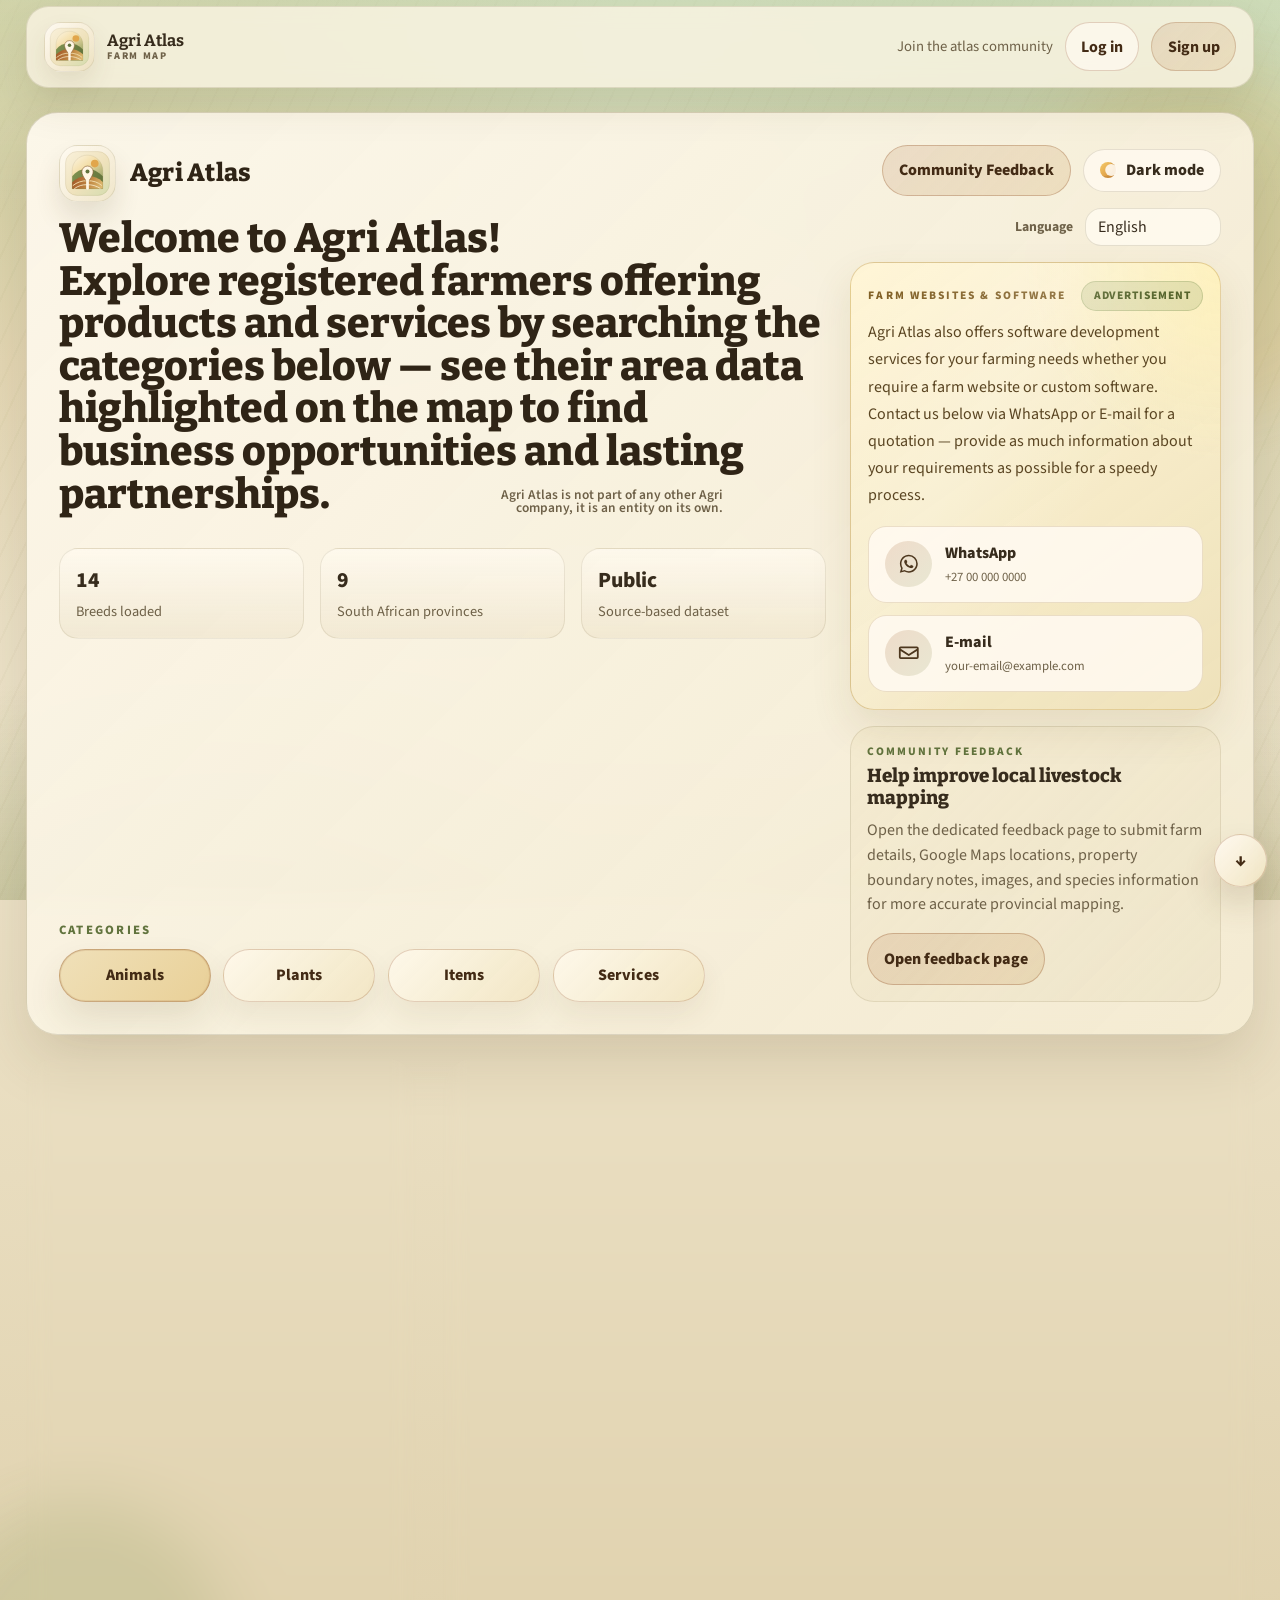
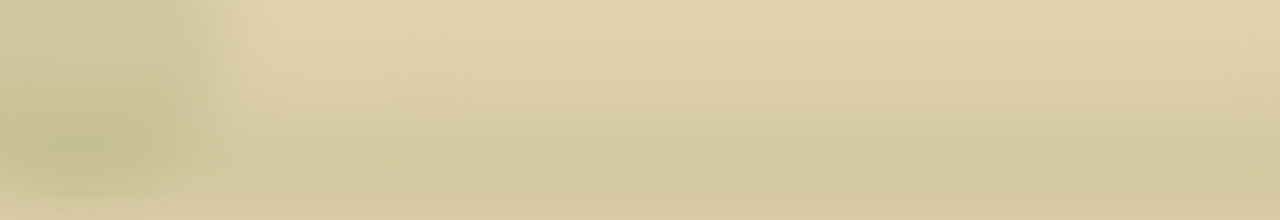
==== commit 2717fd98: "Update index.html" ====
--- a/index.html
+++ b/index.html
@@ -7,7 +7,7 @@
     <meta name="apple-mobile-web-app-capable" content="yes" />
     <meta name="apple-mobile-web-app-status-bar-style" content="default" />
     <meta name="apple-mobile-web-app-title" content="Agri Atlas" />
-    <title>Agri Atlas</title>
+    <title>uiiuh</title>
     <script>
       (() => {
         try {
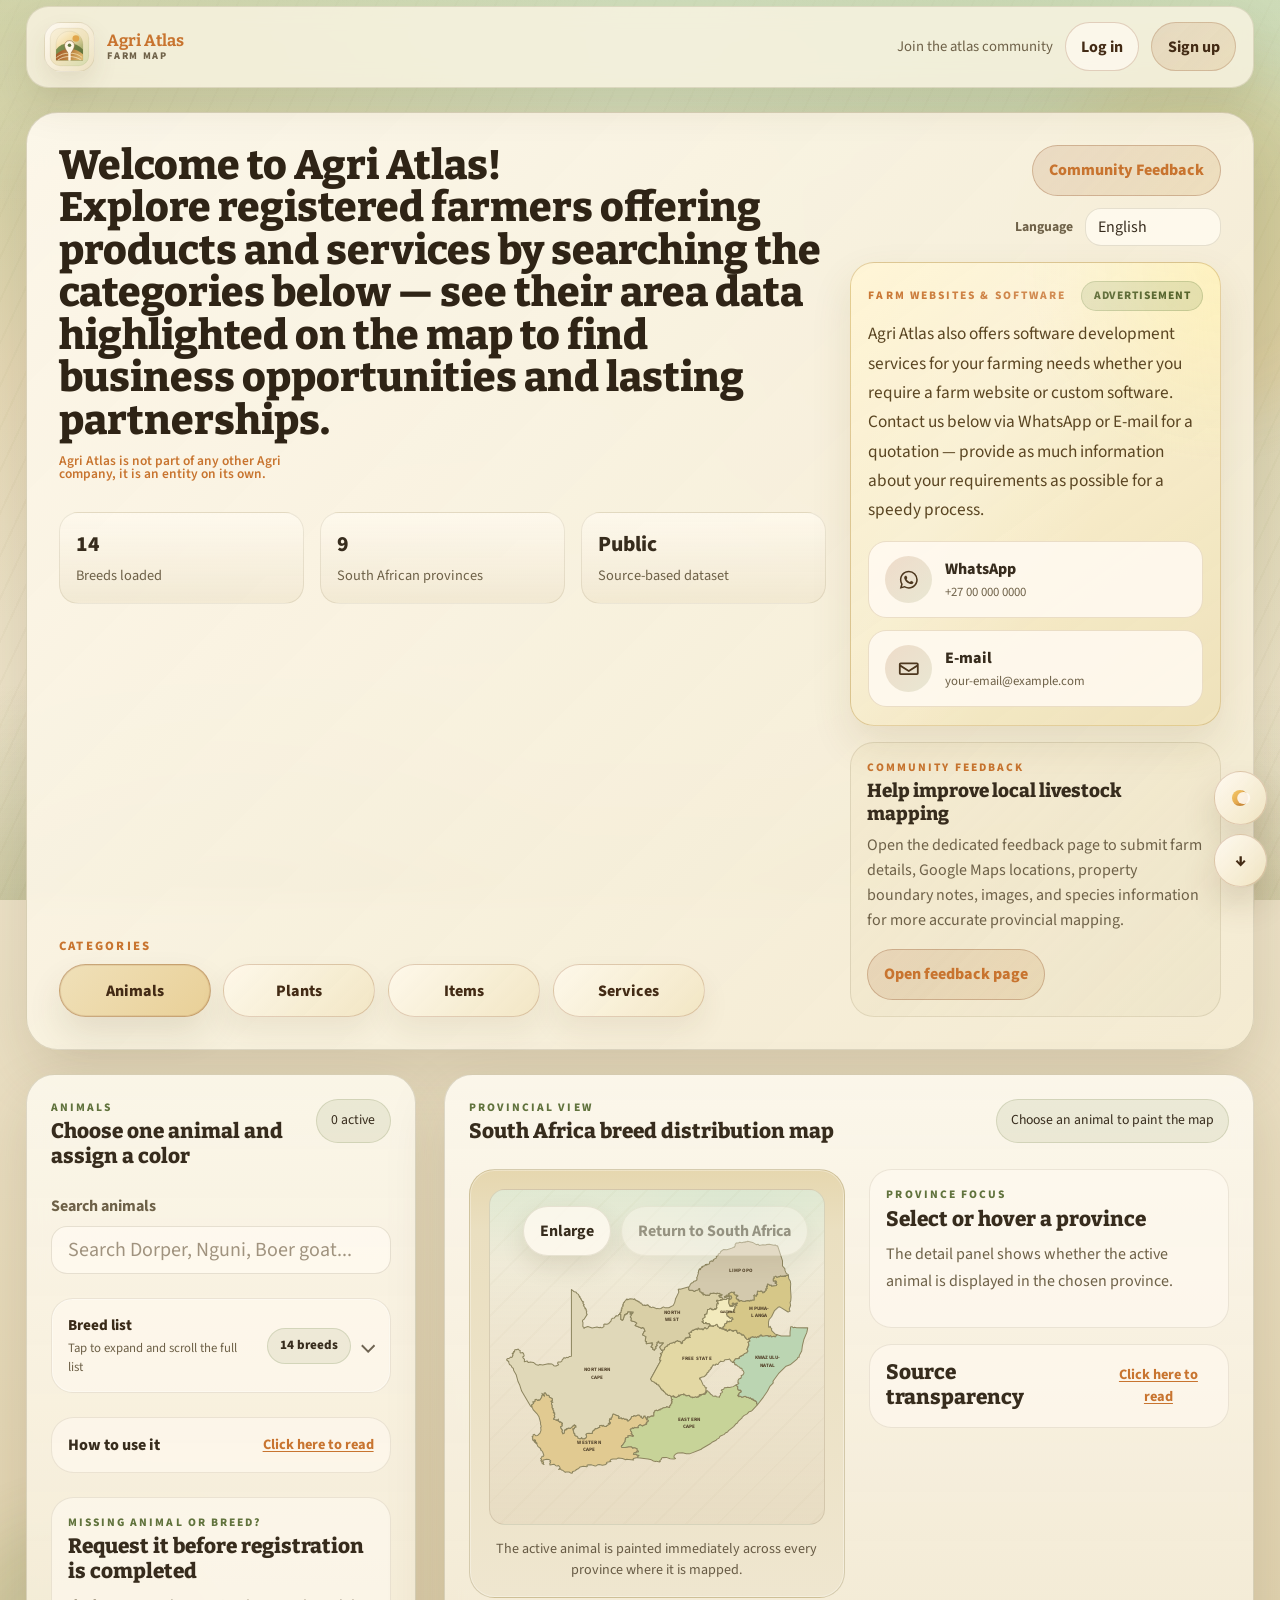
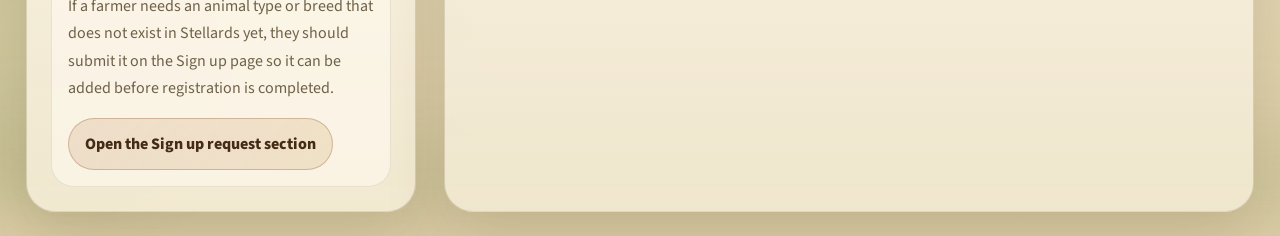
==== commit 0ef1c0c9: "Fixed colors of backrgrounds and texts, Made Lighting mode button float above "Scroll to" buttons. F" ====
--- a/index.html
+++ b/index.html
@@ -7,7 +7,7 @@
     <meta name="apple-mobile-web-app-capable" content="yes" />
     <meta name="apple-mobile-web-app-status-bar-style" content="default" />
     <meta name="apple-mobile-web-app-title" content="Agri Atlas" />
-    <title>uiiuh</title>
+    <title>Agri Atlas</title>
     <script>
       (() => {
         try {
@@ -45,12 +45,6 @@
         <section class="hero-card mb-3 mb-lg-4">
           <div class="row g-4 align-items-stretch">
             <div class="col-lg-8 hero-primary-column">
-              <div class="hero-brand-lockup mb-3">
-                <span class="hero-brand-mark" aria-hidden="true">
-                  <img src="icons/logo-mark.svg" alt="" />
-                </span>
-                <span class="hero-brand-name" data-i18n="common.brand">Agri Atlas</span>
-              </div>
               <div class="hero-heading-row mb-3">
                 <h1 class="display-title mb-0">
                   <span class="display-title-copy">
--- a/styles.css
+++ b/styles.css
@@ -158,6 +158,33 @@
   display: none;
 }
 
+.scroll-jump-controls .theme-toggle {
+  width: clamp(2.9rem, 5vw, 3.35rem);
+  height: clamp(2.9rem, 5vw, 3.35rem);
+  padding: 0;
+  justify-content: center;
+  gap: 0;
+  border-color: rgba(132, 65, 24, 0.22);
+  background: linear-gradient(135deg, rgba(255, 250, 241, 0.96), rgba(241, 229, 194, 0.92));
+  color: #432b15;
+  box-shadow: 0 18px 34px rgba(84, 63, 24, 0.16);
+  backdrop-filter: blur(12px);
+}
+
+.scroll-jump-controls .theme-toggle:hover {
+  border-color: rgba(132, 65, 24, 0.34);
+  background: linear-gradient(135deg, rgba(255, 247, 224, 1), rgba(238, 220, 173, 0.98));
+  box-shadow: 0 22px 38px rgba(84, 63, 24, 0.2);
+}
+
+.scroll-jump-controls .theme-toggle:focus-visible {
+  box-shadow: 0 0 0 0.22rem rgba(165, 90, 42, 0.14), 0 22px 38px rgba(84, 63, 24, 0.2);
+}
+
+.scroll-jump-controls .theme-toggle-label {
+  display: none;
+}
+
 .hero-card,
 .sidebar-card,
 .content-card {
@@ -216,7 +243,7 @@
   line-height: 1;
   font-weight: 800;
   letter-spacing: 0.01em;
-  color: #2f2416;
+  color: #c8742f;
 }
 
 .display-title {
@@ -226,7 +253,6 @@
   font-weight: 800;
   width: 100%;
   color: #2f2416;
-  position: relative;
 }
 
 .display-title-copy {
@@ -235,22 +261,22 @@
 }
 
 .display-title-inline-note {
-  position: absolute;
-  right: clamp(5.5rem, 8vw, 7.5rem);
-  bottom: clamp(-0.35rem, 0.4vw, 0.1rem);
+  position: static;
+  margin-top: 0.75rem;
   display: flex;
   flex-direction: column;
+  align-items: flex-start;
   font-family: "Source Sans 3", sans-serif;
   font-size: clamp(0.72rem, 1.05vw, 1.15rem);
   line-height: 0.96;
   font-weight: 600;
-  color: var(--muted);
-  text-align: right;
+  color: #c8742f;
+  text-align: left;
 }
 
 .display-title-inline-note span {
   display: block;
-  white-space: nowrap;
+  white-space: normal;
 }
 
 .hero-heading-row {
@@ -363,7 +389,7 @@
   border-radius: 999px;
   background: linear-gradient(135deg, rgba(165, 90, 42, 0.14), rgba(200, 152, 79, 0.2));
   border: 1px solid rgba(132, 65, 24, 0.28);
-  color: #432b15;
+  color: #c8742f;
   font-weight: 800;
   text-decoration: none;
   white-space: nowrap;
@@ -371,7 +397,7 @@
 
 .hero-feedback-link:hover,
 .feedback-callout-link:hover {
-  color: #2f1b0b;
+  color: #a55a2a;
   background: linear-gradient(135deg, rgba(165, 90, 42, 0.22), rgba(200, 152, 79, 0.28));
 }
 
@@ -395,7 +421,7 @@
 }
 
 .hero-category-label {
-  color: var(--secondary);
+  color: #c8742f;
   font-size: 0.8rem;
   font-weight: 800;
   letter-spacing: 0.18em;
@@ -517,13 +543,18 @@
 }
 
 .service-offer-card .panel-kicker {
-  color: #7d5b1f;
+  color: #c8742f;
+}
+
+.feedback-callout-card .panel-kicker {
+  color: #c8742f;
 }
 
 .service-offer-copy {
   position: relative;
   z-index: 1;
   color: #5a4522;
+  font-size: 1.08rem;
   line-height: 1.7;
   max-width: 42ch;
 }
@@ -1303,7 +1334,7 @@
   padding: 0;
   border: 0;
   background: transparent;
-  color: var(--accent-strong);
+  color: #c8742f;
   font-size: 0.9rem;
   font-weight: 700;
   text-decoration: underline;
@@ -1311,7 +1342,7 @@
 }
 
 .note-toggle-button:hover {
-  color: #5d2a08;
+  color: #a55a2a;
 }
 
 .map-and-detail {
@@ -1819,12 +1850,48 @@
   background: linear-gradient(135deg, rgba(69, 61, 37, 0.92), rgba(43, 52, 34, 0.9));
 }
 
+html[data-theme="dark"] .breed-list-details {
+  background: linear-gradient(180deg, rgba(52, 56, 44, 0.92), rgba(43, 40, 31, 0.9));
+  border-color: rgba(208, 190, 135, 0.14);
+  box-shadow: inset 0 0 0 1px rgba(255, 255, 255, 0.04);
+}
+
+html[data-theme="dark"] .breed-list-details[open] {
+  background: linear-gradient(180deg, rgba(58, 52, 38, 0.94), rgba(45, 43, 33, 0.92));
+}
+
+html[data-theme="dark"] .breed-list-summary-title {
+  color: #f3eedf;
+}
+
+html[data-theme="dark"] .breed-list-summary-subtitle {
+  color: rgba(243, 238, 223, 0.82);
+}
+
+html[data-theme="dark"] .breed-list-summary-state {
+  background: rgba(104, 121, 59, 0.24);
+  border-color: rgba(191, 171, 111, 0.24);
+  color: #f3eedf;
+}
+
+html[data-theme="dark"] .breed-list-summary::after {
+  border-right-color: rgba(243, 238, 223, 0.78);
+  border-bottom-color: rgba(243, 238, 223, 0.78);
+}
+
 html[data-theme="dark"] .service-offer-card {
   background:
-    radial-gradient(circle at top right, rgba(196, 155, 74, 0.14), transparent 34%),
-    linear-gradient(145deg, rgba(76, 63, 29, 0.94), rgba(41, 53, 33, 0.92));
+    radial-gradient(circle at 14% 18%, rgba(191, 145, 63, 0.14), transparent 28%),
+    radial-gradient(circle at 88% 14%, rgba(110, 137, 58, 0.16), transparent 32%),
+    linear-gradient(160deg, rgba(53, 43, 29, 0.98) 0%, rgba(35, 40, 29, 0.97) 54%, rgba(24, 28, 21, 0.98) 100%);
   border-color: rgba(206, 169, 92, 0.28);
-  box-shadow: 0 18px 40px rgba(8, 10, 7, 0.28);
+  box-shadow: inset 0 1px 0 rgba(255, 255, 255, 0.04), 0 18px 40px rgba(8, 10, 7, 0.34);
+}
+
+html[data-theme="dark"] .service-offer-card::before {
+  background:
+    linear-gradient(145deg, rgba(255, 255, 255, 0.05), transparent 38%),
+    linear-gradient(180deg, rgba(12, 14, 10, 0), rgba(12, 14, 10, 0.22));
 }
 
 html[data-theme="dark"] .service-offer-badge {
@@ -1836,6 +1903,10 @@
 html[data-theme="dark"] .service-offer-card .panel-kicker,
 html[data-theme="dark"] .service-offer-copy {
   color: var(--text);
+}
+
+html[data-theme="dark"] .service-offer-card .panel-kicker {
+  color: #d8873e;
 }
 
 html[data-theme="dark"] .service-contact-link {
@@ -1875,6 +1946,32 @@
   box-shadow: 0 14px 28px rgba(0, 0, 0, 0.18);
 }
 
+html[data-theme="dark"] .scroll-jump-controls .theme-toggle {
+  background: linear-gradient(135deg, rgba(49, 42, 30, 0.96), rgba(35, 31, 23, 0.94));
+  border-color: rgba(184, 164, 104, 0.26);
+  color: #f3eedf;
+  box-shadow: 0 18px 34px rgba(0, 0, 0, 0.34);
+}
+
+html[data-theme="dark"] .scroll-jump-button {
+  background: linear-gradient(135deg, rgba(49, 42, 30, 0.96), rgba(35, 31, 23, 0.94));
+  border-color: rgba(184, 164, 104, 0.26);
+  color: #f3eedf;
+  box-shadow: 0 18px 34px rgba(0, 0, 0, 0.34);
+}
+
+html[data-theme="dark"] .scroll-jump-controls .theme-toggle:hover {
+  background: linear-gradient(135deg, rgba(57, 48, 34, 1), rgba(43, 37, 27, 0.98));
+  border-color: rgba(209, 188, 125, 0.34);
+  box-shadow: 0 22px 38px rgba(0, 0, 0, 0.38);
+}
+
+html[data-theme="dark"] .scroll-jump-button:hover {
+  background: linear-gradient(135deg, rgba(57, 48, 34, 1), rgba(43, 37, 27, 0.98));
+  border-color: rgba(209, 188, 125, 0.34);
+  box-shadow: 0 22px 38px rgba(0, 0, 0, 0.38);
+}
+
 html[data-theme="dark"] .hero-feedback-link,
 html[data-theme="dark"] .feedback-callout-link,
 html[data-theme="dark"] .feedback-submit-button,
@@ -1882,6 +1979,11 @@
   color: var(--text);
   border-color: rgba(188, 145, 69, 0.32);
   background: linear-gradient(135deg, rgba(140, 88, 33, 0.22), rgba(103, 124, 55, 0.18));
+}
+
+html[data-theme="dark"] .hero-feedback-link,
+html[data-theme="dark"] .hero-feedback-link:hover {
+  color: #d8873e;
 }
 
 html[data-theme="dark"] .hero-feedback-link:hover,
@@ -1956,14 +2058,19 @@
 }
 
 html[data-theme="dark"] .hero-category-label {
-  color: var(--text);
+  color: #d8873e;
 }
 
 html[data-theme="dark"] .eyebrow,
 html[data-theme="dark"] .panel-kicker,
 html[data-theme="dark"] .note-toggle-button,
 html[data-theme="dark"] .note-toggle-button:hover {
-  color: var(--text);
+  color: #d8873e;
+}
+
+html[data-theme="dark"] .display-title-inline-note,
+html[data-theme="dark"] .feedback-callout-card .panel-kicker {
+  color: #d8873e;
 }
 
 html[data-theme="dark"] .hero-category-button {
@@ -2030,7 +2137,7 @@
 }
 
 html[data-theme="dark"] .province-name {
-  fill: #f3eedf;
+  fill: #000;
 }
 
 html[data-theme="dark"] .province-percent {
@@ -2273,6 +2380,7 @@
   font-family: "Bitter", serif;
   font-size: 1.02rem;
   line-height: 1;
+  color: #c8742f;
 }
 
 .site-auth-brand small {
@@ -2675,6 +2783,10 @@
   color: var(--text);
 }
 
+html[data-theme="dark"] .site-auth-brand strong {
+  color: #d8873e;
+}
+
 html[data-theme="dark"] .site-auth-brand-mark {
   background: linear-gradient(135deg, rgba(71, 59, 36, 0.92), rgba(92, 84, 43, 0.82));
   border-color: rgba(208, 190, 135, 0.16);
@@ -2687,7 +2799,7 @@
 }
 
 html[data-theme="dark"] .hero-brand-name {
-  color: var(--text);
+  color: #d8873e;
 }
 
 html[data-theme="dark"] .site-auth-action {
@@ -2706,6 +2818,10 @@
   border-color: rgba(208, 190, 135, 0.14);
 }
 
+html[data-theme="dark"] .catalog-request-card {
+  background: linear-gradient(180deg, rgba(52, 56, 44, 0.92), rgba(43, 40, 31, 0.9));
+}
+
 html[data-theme="dark"] .catalog-result-card {
   background: linear-gradient(180deg, rgba(52, 56, 44, 0.92), rgba(43, 40, 31, 0.9));
   border-color: rgba(208, 190, 135, 0.14);
@@ -2728,6 +2844,12 @@
   color: var(--text);
   background: linear-gradient(135deg, rgba(140, 88, 33, 0.22), rgba(103, 124, 55, 0.18));
   border-color: rgba(188, 145, 69, 0.32);
+}
+
+html[data-theme="dark"] .catalog-request-link:hover {
+  color: var(--text);
+  background: linear-gradient(135deg, rgba(160, 100, 40, 0.28), rgba(118, 141, 64, 0.22));
+  border-color: rgba(214, 179, 103, 0.26);
 }
 
 @media (max-width: 1199.98px) {
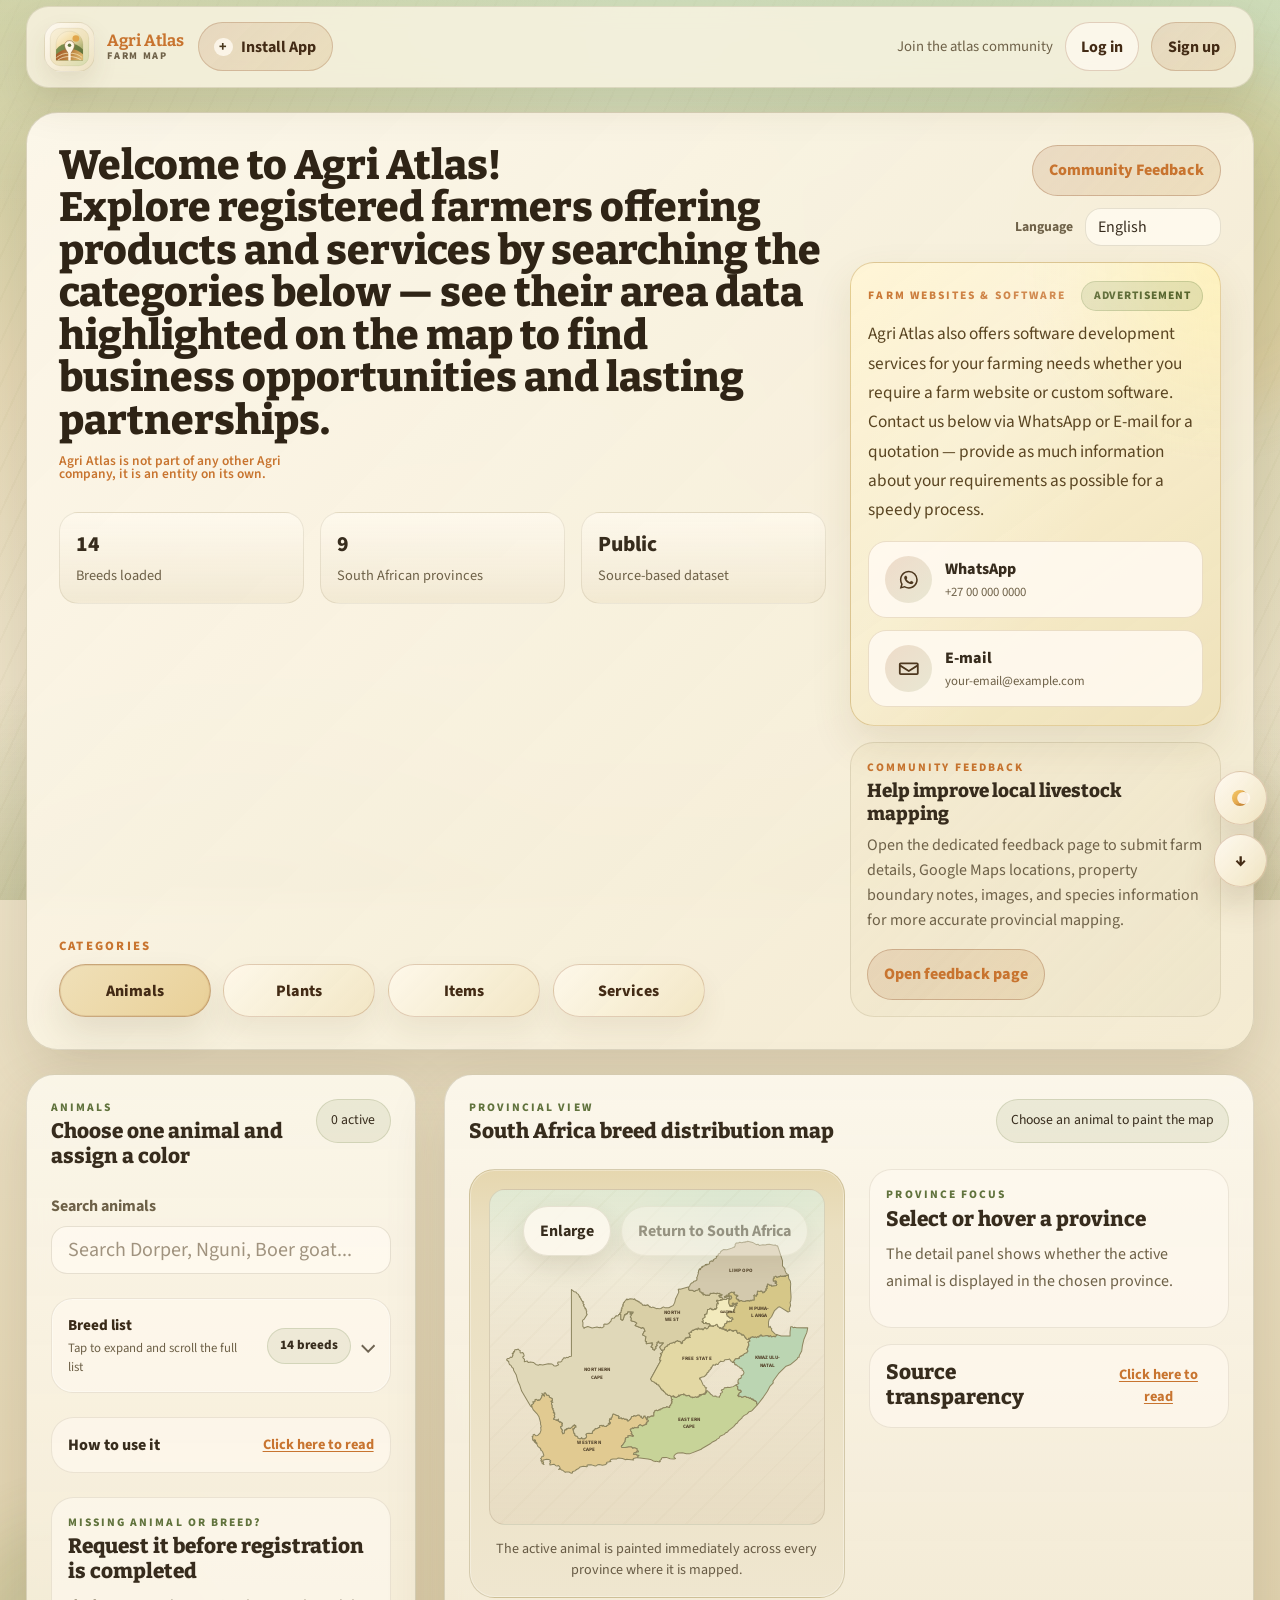
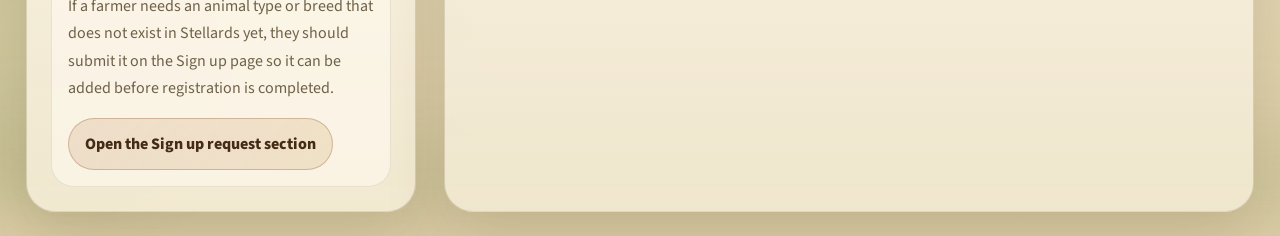
==== commit 551c8e61: "Implimented "Install App"" ====
--- a/index.html
+++ b/index.html
@@ -34,7 +34,7 @@
     <link rel="manifest" href="manifest.webmanifest" />
     <link rel="icon" href="icons/icon-192.png" sizes="192x192" type="image/png" />
     <link rel="apple-touch-icon" href="icons/apple-touch-icon.png" />
-    <link rel="stylesheet" href="styles.css" />
+    <link rel="stylesheet" href="styles.css?v=install-app-v1" />
   </head>
   <body data-page="home">
     <div class="page-shell">
--- a/styles.css
+++ b/styles.css
@@ -2358,6 +2358,14 @@
   box-shadow: 0 18px 40px rgba(72, 54, 20, 0.1);
 }
 
+.site-auth-primary {
+  display: flex;
+  align-items: center;
+  gap: 0.85rem;
+  min-width: 0;
+  flex-wrap: wrap;
+}
+
 .site-auth-brand {
   display: inline-flex;
   align-items: center;
@@ -2417,6 +2425,74 @@
   display: flex;
   align-items: center;
   gap: 0.75rem;
+}
+
+.site-install-wrap {
+  position: relative;
+  display: inline-flex;
+  align-items: center;
+}
+
+.site-install-button {
+  position: relative;
+  gap: 0.55rem;
+  padding: 0.7rem 1rem;
+  background: linear-gradient(135deg, rgba(103, 124, 55, 0.18), rgba(200, 152, 79, 0.24));
+  border-color: rgba(98, 116, 58, 0.26);
+  white-space: nowrap;
+}
+
+.site-install-button::before {
+  content: "+";
+  display: inline-flex;
+  align-items: center;
+  justify-content: center;
+  width: 1.15rem;
+  height: 1.15rem;
+  border-radius: 999px;
+  background: rgba(255, 250, 241, 0.8);
+  color: #4a381d;
+  font-size: 0.88rem;
+  line-height: 1;
+  font-weight: 800;
+}
+
+.site-install-button[data-install-mode="installed"] {
+  background: linear-gradient(135deg, rgba(121, 143, 77, 0.14), rgba(121, 143, 77, 0.2));
+  border-color: rgba(98, 116, 58, 0.2);
+}
+
+.site-install-button[data-install-mode="installed"]::before {
+  content: "\2713";
+}
+
+.site-install-tooltip {
+  position: absolute;
+  top: calc(100% + 0.75rem);
+  left: 0;
+  z-index: 20;
+  width: min(24rem, calc(100vw - 2rem));
+  padding: 0.9rem 1rem;
+  border-radius: 1rem;
+  border: 1px solid rgba(103, 92, 53, 0.16);
+  background: rgba(251, 245, 229, 0.98);
+  box-shadow: 0 18px 32px rgba(72, 54, 20, 0.16);
+  color: var(--text);
+  font-size: 0.9rem;
+  line-height: 1.45;
+}
+
+.site-install-tooltip::before {
+  content: "";
+  position: absolute;
+  top: -0.45rem;
+  left: 1.4rem;
+  width: 0.9rem;
+  height: 0.9rem;
+  transform: rotate(45deg);
+  border-top: 1px solid rgba(103, 92, 53, 0.16);
+  border-left: 1px solid rgba(103, 92, 53, 0.16);
+  background: rgba(251, 245, 229, 0.98);
 }
 
 .site-auth-nav-link,
@@ -2742,6 +2818,7 @@
 html[data-theme="dark"] .site-auth-dropdown-link,
 html[data-theme="dark"] .site-auth-user-button,
 html[data-theme="dark"] .site-auth-action,
+html[data-theme="dark"] .site-install-tooltip,
 html[data-theme="dark"] .site-auth-nav-link.active,
 html[data-theme="dark"] .site-auth-nav-link:hover,
 html[data-theme="dark"] .auth-form-footnote a {
@@ -2805,6 +2882,27 @@
 html[data-theme="dark"] .site-auth-action {
   background: linear-gradient(135deg, rgba(140, 88, 33, 0.22), rgba(103, 124, 55, 0.18));
   border-color: rgba(188, 145, 69, 0.32);
+}
+
+html[data-theme="dark"] .site-install-button {
+  background: linear-gradient(135deg, rgba(103, 124, 55, 0.28), rgba(140, 88, 33, 0.26));
+  border-color: rgba(188, 145, 69, 0.28);
+}
+
+html[data-theme="dark"] .site-install-button::before {
+  background: rgba(243, 238, 223, 0.12);
+  color: var(--text);
+}
+
+html[data-theme="dark"] .site-install-tooltip {
+  background: rgba(36, 41, 31, 0.98);
+  border-color: rgba(208, 190, 135, 0.14);
+}
+
+html[data-theme="dark"] .site-install-tooltip::before {
+  background: rgba(36, 41, 31, 0.98);
+  border-top-color: rgba(208, 190, 135, 0.14);
+  border-left-color: rgba(208, 190, 135, 0.14);
 }
 
 html[data-theme="dark"] .site-auth-dropdown-link:hover {
@@ -2870,6 +2968,10 @@
     align-items: flex-start;
   }
 
+  .site-auth-primary {
+    width: 100%;
+  }
+
   .site-auth-tools {
     width: 100%;
     flex-wrap: wrap;
@@ -2897,6 +2999,7 @@
 
   .site-auth-header-inner,
   .site-auth-nav,
+  .site-auth-primary,
   .site-auth-tools,
   .auth-inline-tools {
     width: 100%;
@@ -2904,6 +3007,18 @@
     align-items: stretch;
   }
 
+  .site-install-wrap {
+    width: 100%;
+  }
+
+  .site-install-button {
+    width: 100%;
+  }
+
+  .site-install-tooltip {
+    width: min(24rem, calc(100vw - 3rem));
+  }
+
   .site-auth-user-button,
   .site-auth-action,
   .site-auth-nav-link {
@@ -2925,15 +3040,25 @@
   }
 
   .site-auth-header--guest .site-auth-header-inner {
-    flex-direction: row;
-    align-items: center;
-    justify-content: space-between;
-    gap: 0.75rem;
-  }
-
+    flex-direction: column;
+    align-items: stretch;
+    justify-content: flex-start;
+    gap: 0.85rem;
+  }
+
+  .site-auth-header--guest .site-auth-primary,
   .site-auth-header--guest .site-auth-brand,
   .site-auth-header--guest .site-auth-tools {
-    width: auto;
+    width: 100%;
+  }
+
+  .site-auth-header--guest .site-auth-primary {
+    flex: 0 0 auto;
+    min-width: 0;
+    align-items: center;
+    flex-direction: row;
+    justify-content: space-between;
+    flex-wrap: wrap;
   }
 
   .site-auth-header--guest .site-auth-tools {
@@ -2943,7 +3068,7 @@
   }
 
   .site-auth-header--guest .site-auth-guest-copy,
-  .site-auth-header--guest .site-auth-action:not(.site-auth-action-secondary) {
+  .site-auth-header--guest .site-auth-action:not(.site-auth-action-secondary):not(.site-install-button) {
     display: none;
   }
 
@@ -2953,6 +3078,16 @@
     white-space: nowrap;
   }
 
+  .site-auth-header--guest .site-install-wrap,
+  .site-auth-header--guest .site-install-button {
+    width: auto;
+  }
+
+  .site-auth-header--guest .site-install-button {
+    display: inline-flex;
+    padding: 0.68rem 0.88rem;
+  }
+
   .site-auth-header--guest .site-auth-brand {
     min-width: 0;
     gap: 0.65rem;
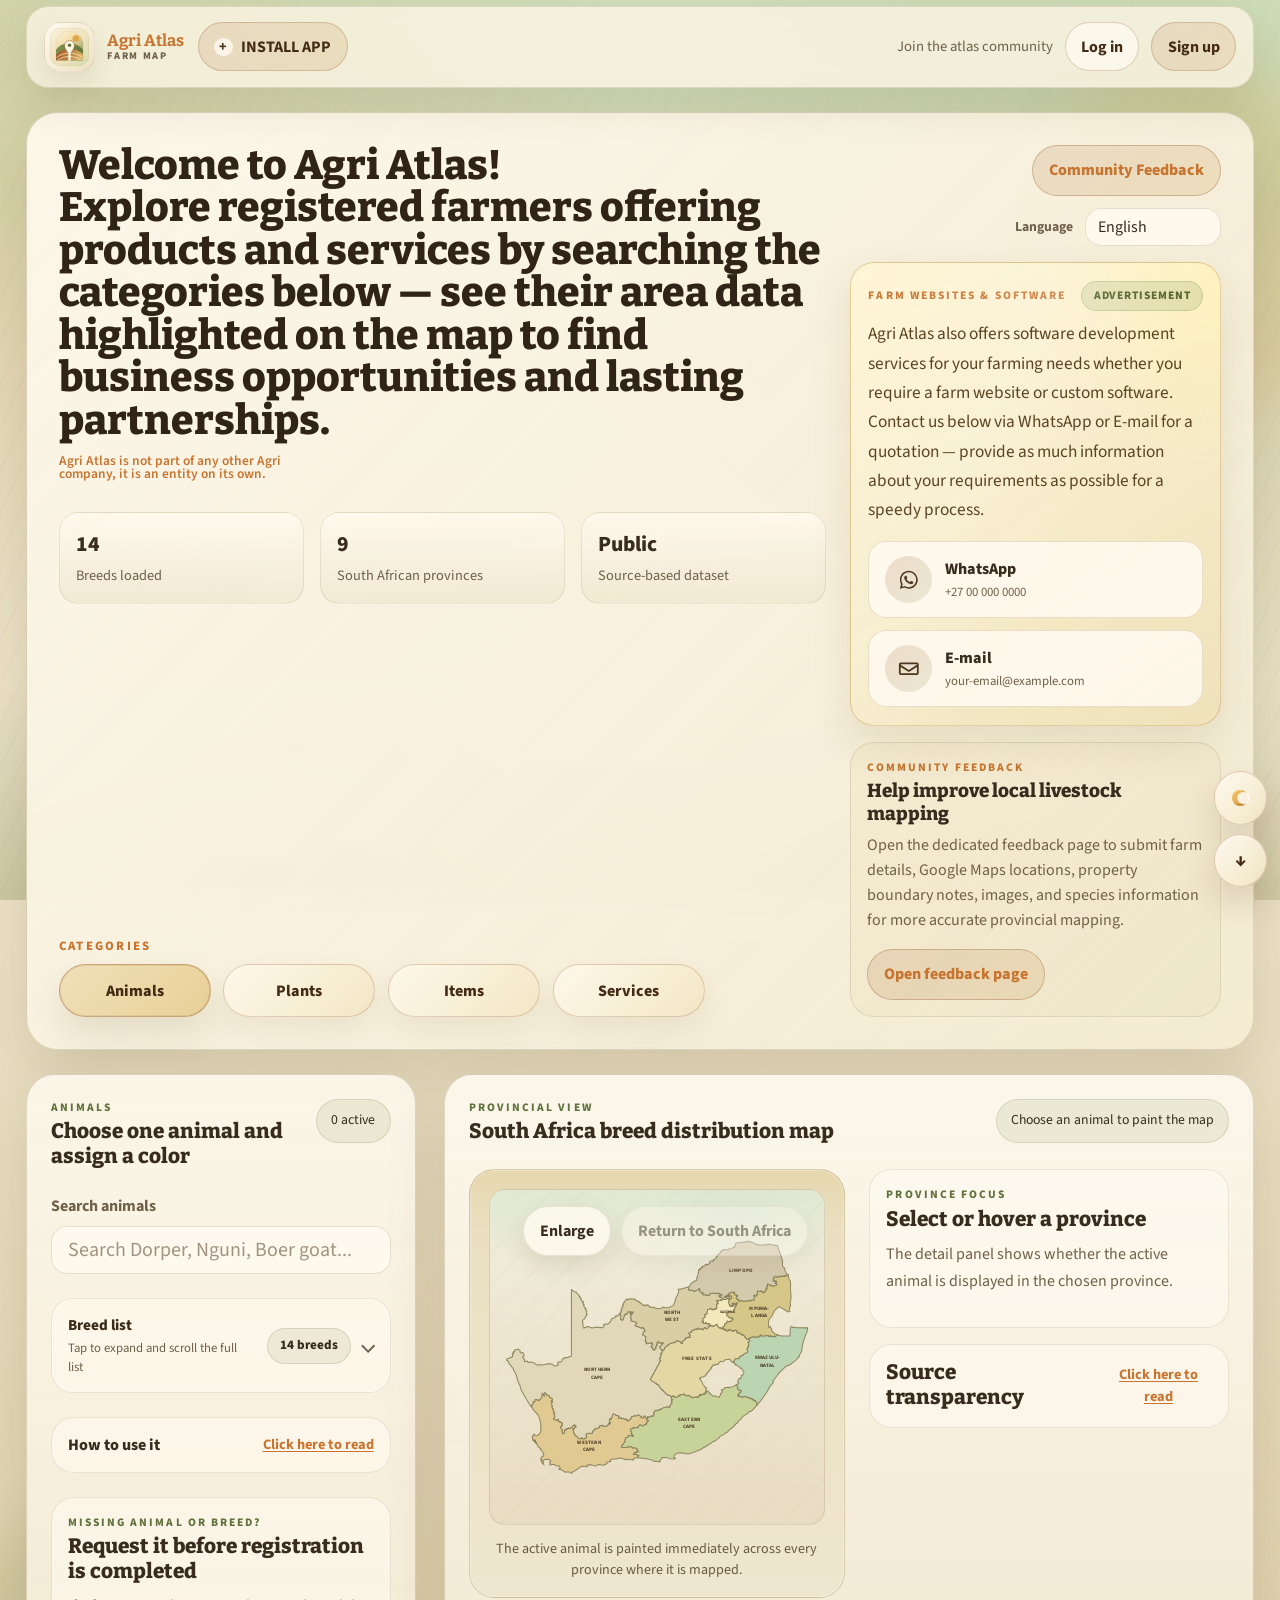
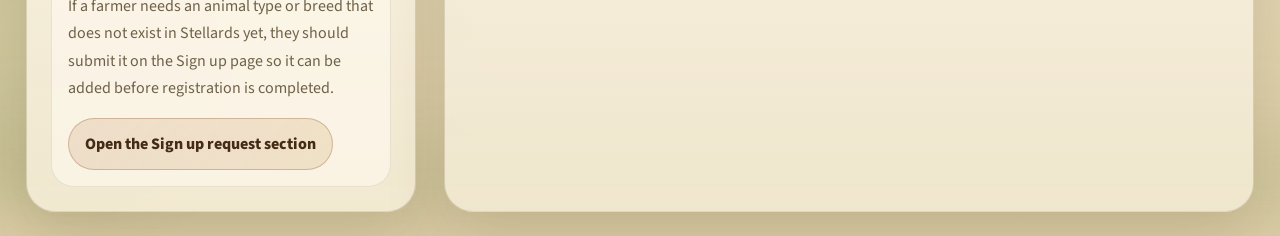
==== commit b768cbcb: "Added Install App feature with added store options" ====
--- a/index.html
+++ b/index.html
@@ -34,7 +34,7 @@
     <link rel="manifest" href="manifest.webmanifest" />
     <link rel="icon" href="icons/icon-192.png" sizes="192x192" type="image/png" />
     <link rel="apple-touch-icon" href="icons/apple-touch-icon.png" />
-    <link rel="stylesheet" href="styles.css?v=install-app-v1" />
+    <link rel="stylesheet" href="styles.css?v=install-app-v3" />
   </head>
   <body data-page="home">
     <div class="page-shell">
@@ -322,7 +322,7 @@
 
     <script src="https://cdn.jsdelivr.net/npm/bootstrap@5.3.3/dist/js/bootstrap.bundle.min.js" crossorigin="anonymous"></script>
     <script src="i18n.js"></script>
-    <script src="auth.js"></script>
+    <script src="auth.js?v=install-modal-v5"></script>
     <script src="maps.js"></script>
     <script src="script.js"></script>
     <script src="scroll-controls.js"></script>
--- a/styles.css
+++ b/styles.css
@@ -2495,6 +2495,173 @@
   background: rgba(251, 245, 229, 0.98);
 }
 
+body.install-modal-open {
+  overflow: hidden;
+}
+
+.site-install-modal-backdrop {
+  position: fixed;
+  inset: 0;
+  z-index: 90;
+  display: flex;
+  align-items: center;
+  justify-content: center;
+  padding: 1.25rem;
+  background: rgba(45, 35, 20, 0.42);
+  backdrop-filter: blur(10px);
+}
+
+.site-install-modal {
+  position: relative;
+  width: min(42rem, 100%);
+  max-height: min(88vh, 56rem);
+  overflow: auto;
+  padding: 1.4rem;
+  border-radius: 1.5rem;
+  border: 1px solid rgba(103, 92, 53, 0.16);
+  background: rgba(251, 245, 229, 0.98);
+  box-shadow: 0 24px 48px rgba(72, 54, 20, 0.22);
+}
+
+.site-install-modal-close {
+  position: absolute;
+  top: 1rem;
+  right: 1rem;
+  width: 2.35rem;
+  height: 2.35rem;
+  display: inline-flex;
+  align-items: center;
+  justify-content: center;
+  border-radius: 999px;
+  border: 1px solid rgba(132, 65, 24, 0.18);
+  background: rgba(255, 250, 241, 0.7);
+  color: #432b15;
+  font-size: 1rem;
+  font-weight: 800;
+}
+
+.site-install-modal-title {
+  font-family: "Bitter", serif;
+  font-size: clamp(1.5rem, 2.6vw, 2.1rem);
+  color: #2f2416;
+}
+
+.site-install-modal-copy,
+.site-install-option-copy,
+.site-install-feature-copy,
+.site-install-options-copy,
+.site-install-feature-steps,
+.site-install-feature-hint {
+  color: var(--muted);
+}
+
+.site-install-feature-card {
+  margin-top: 1.1rem;
+  padding: 1.15rem;
+  border-radius: 1.25rem;
+  border: 1px solid rgba(98, 116, 58, 0.18);
+  background: linear-gradient(135deg, rgba(244, 238, 220, 0.98), rgba(233, 244, 211, 0.86));
+  display: grid;
+  gap: 1rem;
+}
+
+.site-install-feature-title,
+.site-install-options-title,
+.site-install-option-title {
+  font-family: "Bitter", serif;
+  color: #2f2416;
+}
+
+.site-install-feature-title,
+.site-install-options-title {
+  font-size: 1.1rem;
+}
+
+.site-install-feature-actions {
+  display: grid;
+  gap: 0.85rem;
+}
+
+.site-install-pin-toggle {
+  display: grid;
+  grid-template-columns: auto 1fr;
+  gap: 0.75rem;
+  align-items: start;
+  margin-top: 0.25rem;
+}
+
+.site-install-pin-toggle input {
+  margin-top: 0.18rem;
+  width: 1rem;
+  height: 1rem;
+}
+
+.site-install-pin-toggle span {
+  display: grid;
+  gap: 0.18rem;
+}
+
+.site-install-pin-toggle small,
+.site-install-pin-copy {
+  color: var(--muted);
+}
+
+.site-install-pin-panel {
+  padding: 0.9rem 1rem;
+  border-radius: 1rem;
+  border: 1px solid rgba(103, 92, 53, 0.16);
+  background: rgba(255, 250, 241, 0.78);
+}
+
+.site-install-pin-title {
+  font-family: "Bitter", serif;
+  color: #2f2416;
+  font-size: 1rem;
+}
+
+.site-install-modal-primary,
+.site-install-option-action {
+  display: inline-flex;
+  align-items: center;
+  justify-content: center;
+  min-height: 2.9rem;
+  padding: 0.75rem 1rem;
+  border-radius: 999px;
+  border: 1px solid rgba(98, 116, 58, 0.22);
+  background: linear-gradient(135deg, rgba(103, 124, 55, 0.18), rgba(200, 152, 79, 0.22));
+  color: #432b15;
+  text-decoration: none;
+  font-weight: 800;
+}
+
+.site-install-modal-primary[disabled],
+.site-install-option-action-disabled {
+  opacity: 0.62;
+  cursor: not-allowed;
+  background: rgba(255, 250, 241, 0.72);
+}
+
+.site-install-options-section {
+  margin-top: 1.2rem;
+  display: grid;
+  gap: 0.9rem;
+}
+
+.site-install-options-grid {
+  display: grid;
+  grid-template-columns: repeat(2, minmax(0, 1fr));
+  gap: 0.85rem;
+}
+
+.site-install-option-card {
+  display: grid;
+  gap: 0.85rem;
+  padding: 1rem;
+  border-radius: 1.1rem;
+  border: 1px solid rgba(103, 92, 53, 0.16);
+  background: rgba(255, 250, 241, 0.74);
+}
+
 .site-auth-nav-link,
 .site-auth-action {
   display: inline-flex;
@@ -2899,6 +3066,58 @@
   border-color: rgba(208, 190, 135, 0.14);
 }
 
+html[data-theme="dark"] .site-install-modal {
+  background: rgba(36, 41, 31, 0.98);
+  border-color: rgba(208, 190, 135, 0.14);
+}
+
+html[data-theme="dark"] .site-install-modal-close,
+html[data-theme="dark"] .site-install-option-card,
+html[data-theme="dark"] .site-install-option-action-disabled {
+  background: rgba(48, 53, 41, 0.9);
+  border-color: rgba(208, 190, 135, 0.14);
+}
+
+html[data-theme="dark"] .site-install-feature-card {
+  background: linear-gradient(135deg, rgba(58, 64, 45, 0.96), rgba(73, 58, 36, 0.92));
+  border-color: rgba(208, 190, 135, 0.16);
+}
+
+html[data-theme="dark"] .site-install-modal-title,
+html[data-theme="dark"] .site-install-feature-title,
+html[data-theme="dark"] .site-install-options-title,
+html[data-theme="dark"] .site-install-option-title,
+html[data-theme="dark"] .site-install-modal-close {
+  color: var(--text);
+}
+
+html[data-theme="dark"] .site-install-modal-copy,
+html[data-theme="dark"] .site-install-option-copy,
+html[data-theme="dark"] .site-install-feature-copy,
+html[data-theme="dark"] .site-install-options-copy,
+.site-install-pin-toggle small,
+html[data-theme="dark"] .site-install-feature-steps,
+html[data-theme="dark"] .site-install-feature-hint,
+html[data-theme="dark"] .site-install-pin-copy {
+  color: var(--text);
+}
+
+html[data-theme="dark"] .site-install-pin-panel {
+  background: rgba(48, 53, 41, 0.9);
+  border-color: rgba(208, 190, 135, 0.14);
+}
+
+html[data-theme="dark"] .site-install-pin-title {
+  color: var(--text);
+}
+
+html[data-theme="dark"] .site-install-modal-primary,
+html[data-theme="dark"] .site-install-option-action {
+  color: var(--text);
+  background: linear-gradient(135deg, rgba(103, 124, 55, 0.28), rgba(140, 88, 33, 0.26));
+  border-color: rgba(188, 145, 69, 0.28);
+}
+
 html[data-theme="dark"] .site-install-tooltip::before {
   background: rgba(36, 41, 31, 0.98);
   border-top-color: rgba(208, 190, 135, 0.14);
@@ -3019,6 +3238,15 @@
     width: min(24rem, calc(100vw - 3rem));
   }
 
+  .site-install-modal {
+    width: min(100%, 32rem);
+    padding: 1.05rem;
+  }
+
+  .site-install-options-grid {
+    grid-template-columns: 1fr;
+  }
+
   .site-auth-user-button,
   .site-auth-action,
   .site-auth-nav-link {
